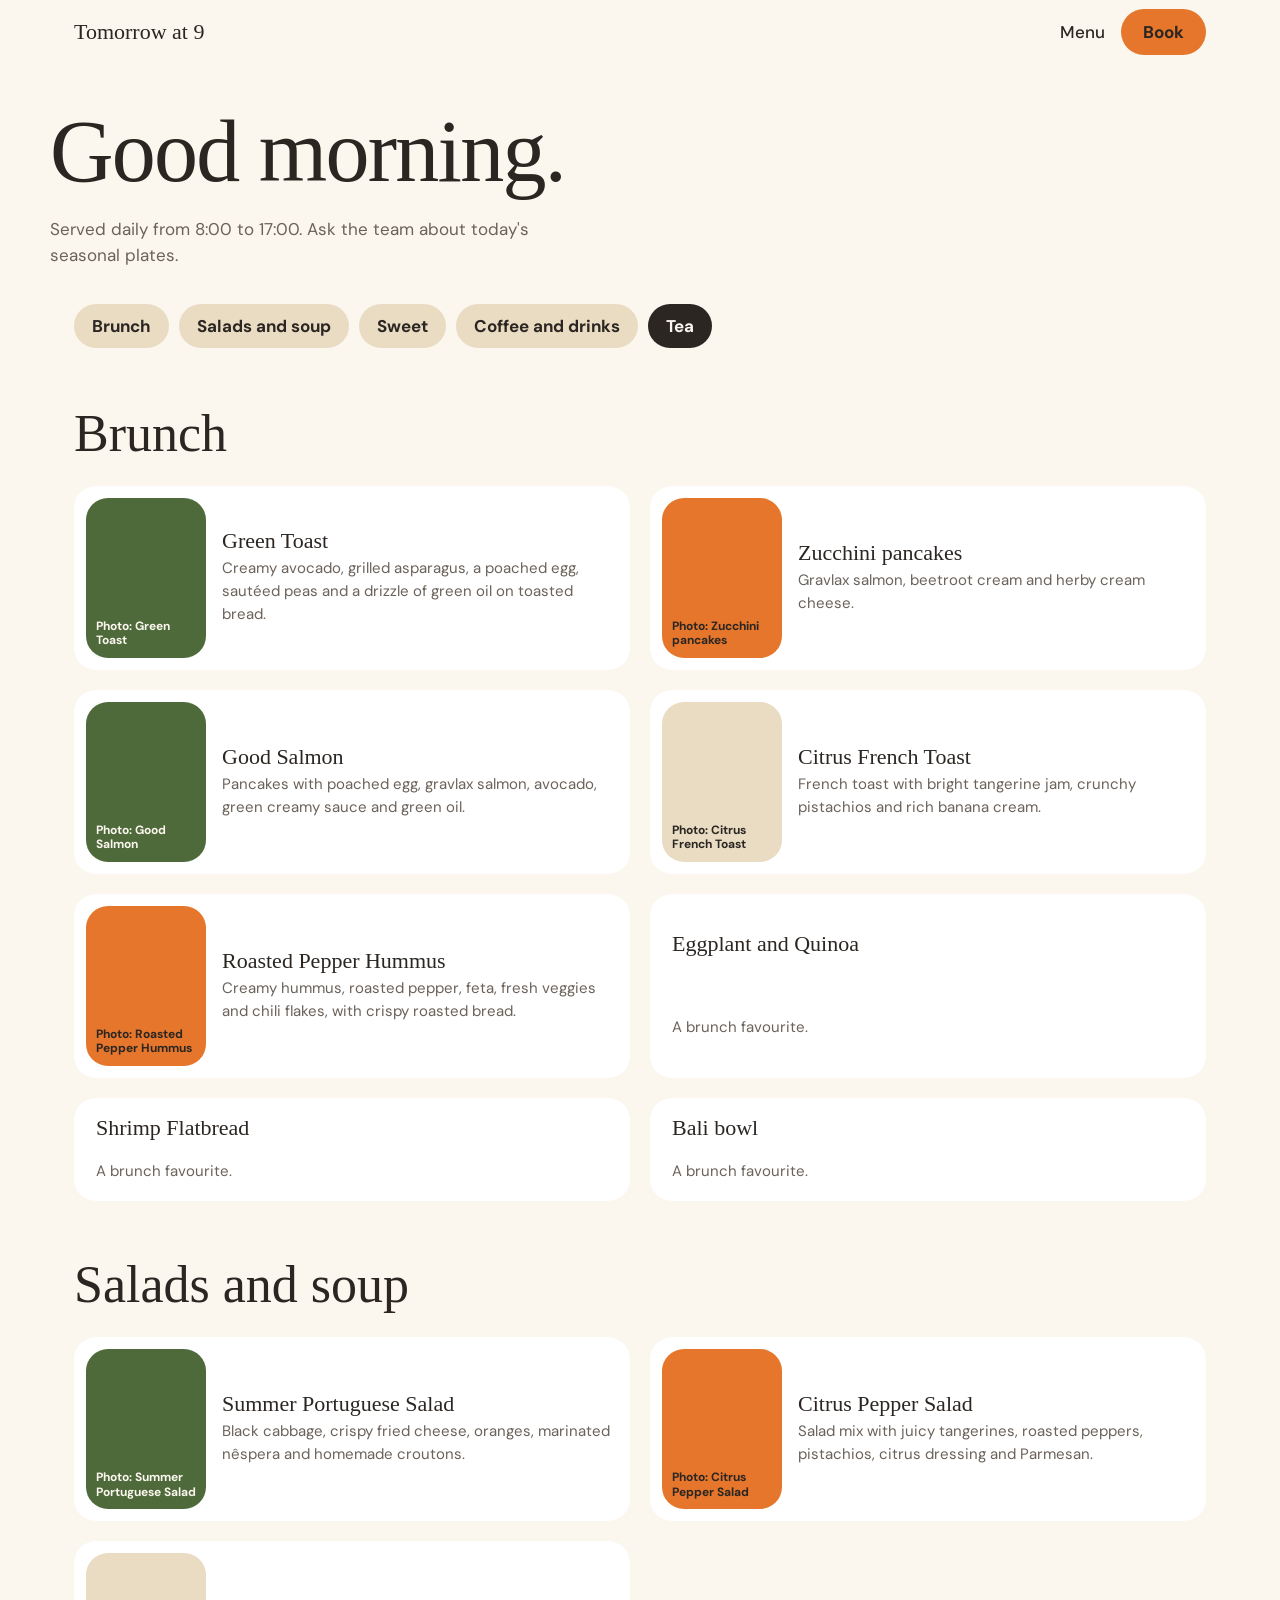
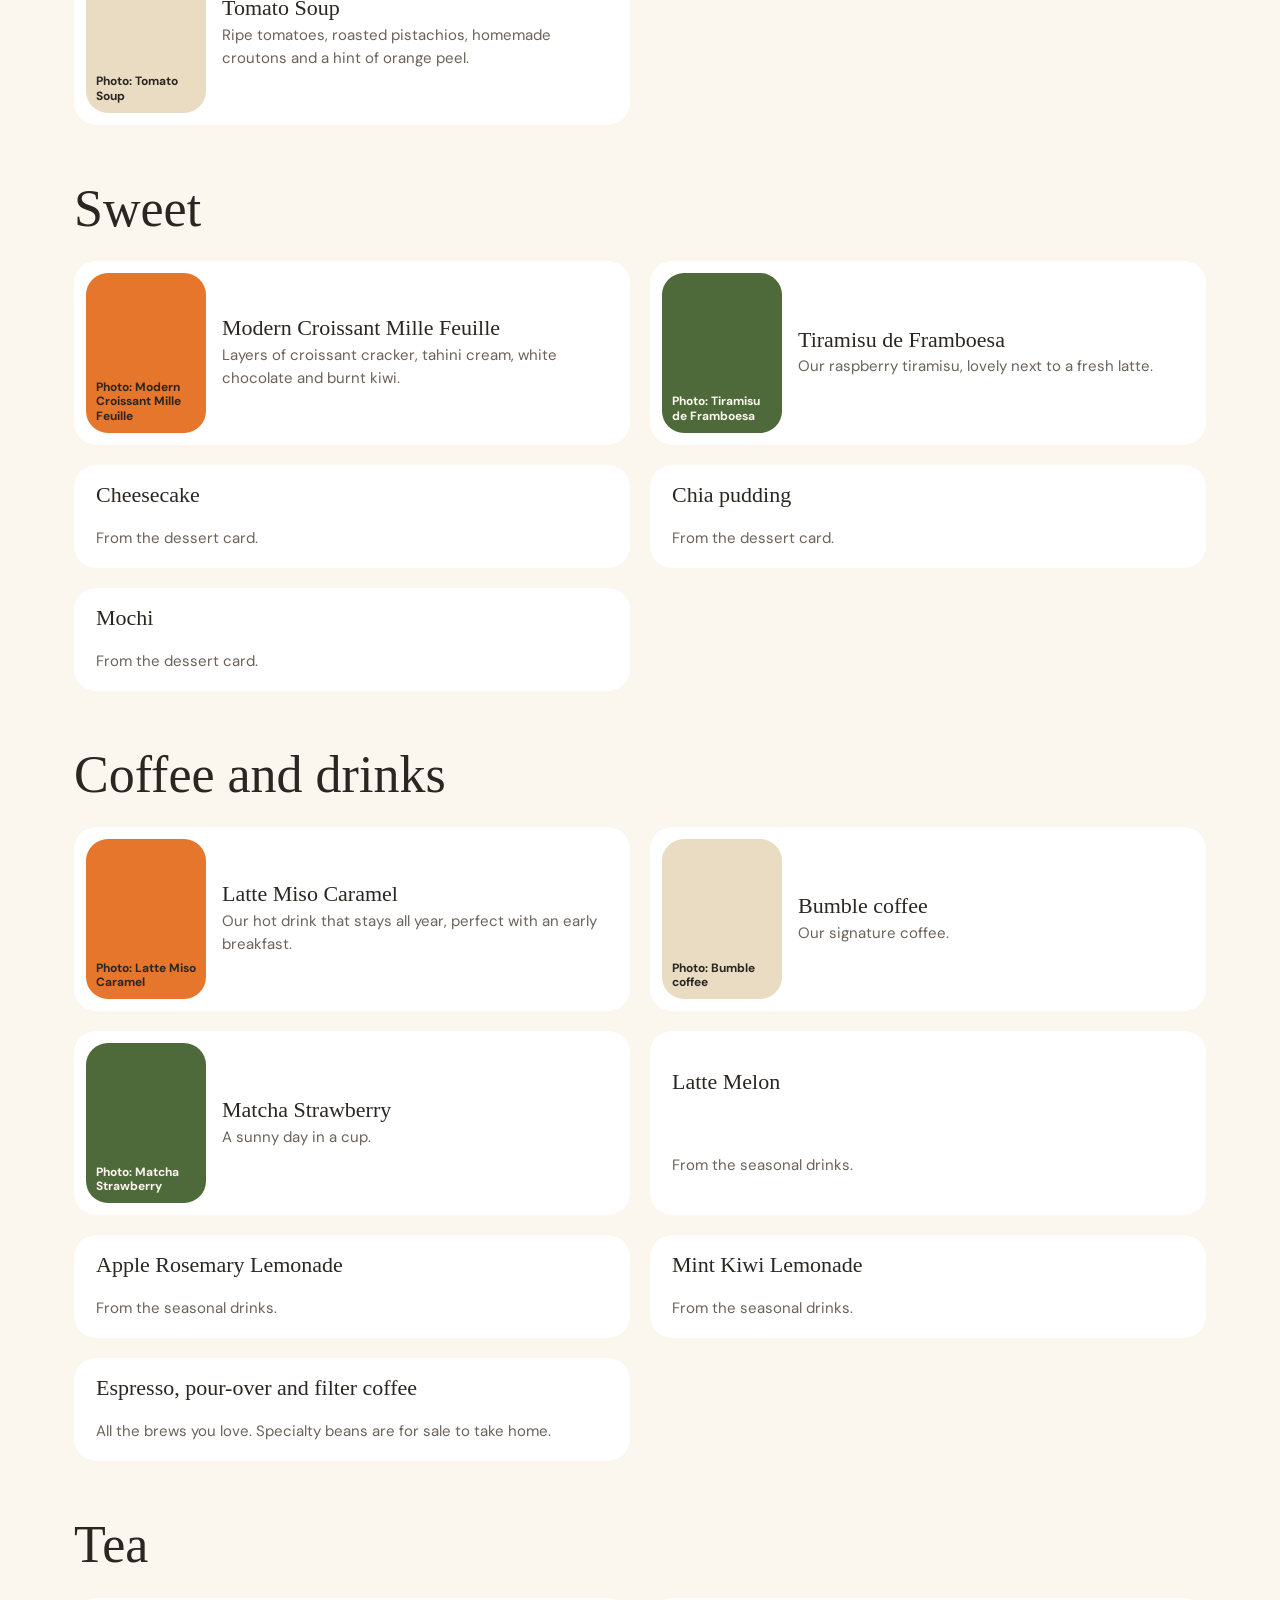
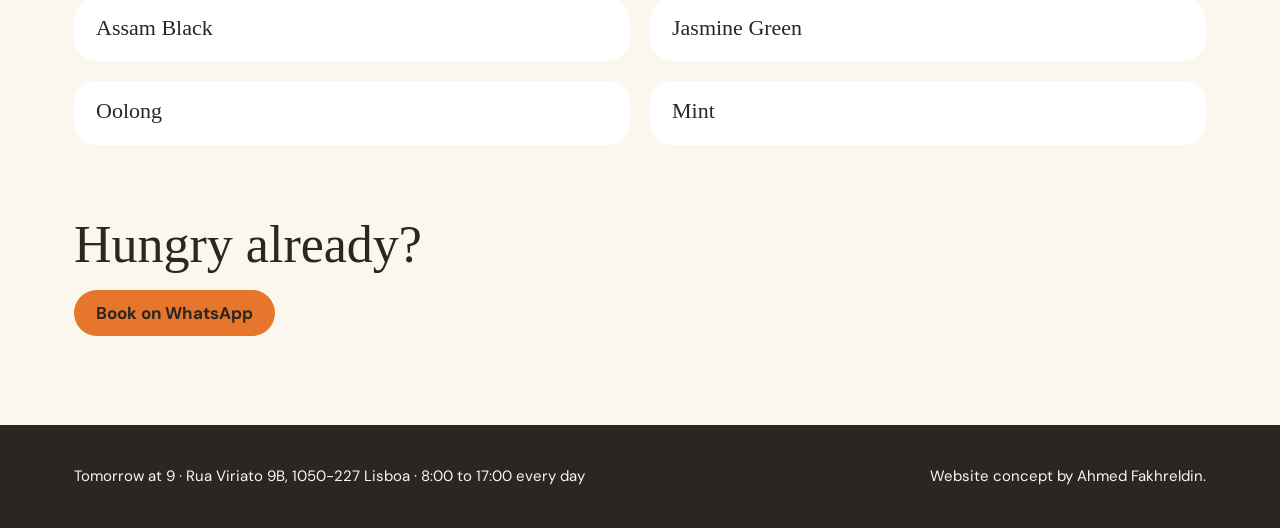
==== menu.html @ 65bf5d7d "Tomorrow at 9 website concept Co-Authored-By: Claude Sonnet 5.5 <noreply@anthropic.com> Claude-Sessi" ====
<!doctype html><html lang="en"><head><meta charset="utf-8"><meta name="viewport" content="width=device-width,initial-scale=1,minimum-scale=1"><title>Menu · Tomorrow at 9</title><meta name="description" content="The Tomorrow at 9 menu: brunch, salads, sweets, coffee and tea."><link rel="preload" as="font" type="font/woff2" crossorigin href="fonts/Fraunces-normal-500.woff2"><link rel="preload" as="font" type="font/woff2" crossorigin href="fonts/DMSans-normal-400.woff2"><style>html.fl body{opacity:0}</style><script>document.documentElement.classList.add("fl");(function(){function d(){document.documentElement.classList.remove("fl")}setTimeout(d,1200);if(document.fonts)Promise.all([document.fonts.load("500 20px Fraunces"),document.fonts.load("400 16px \"DM Sans\""),document.fonts.load("700 16px \"DM Sans\"")]).then(d,d)})()</script><link rel="stylesheet" href="fonts.css?v=1"><link rel="stylesheet" href="style.css?v=1"></head><body>
<header class="top"><div class="wrap"><a class="brand" href="index.html">Tomorrow at 9</a><nav><a class="l" href="menu.html">Menu</a><a class="btn tang" href="https://wa.me/351927703617">Book</a></nav></div></header>
<main>
<div class="wrap mhead"><h1 id="greet">Good morning.</h1><p style="max-width:44ch;color:var(--mute)">Served daily from 8:00 to 17:00. Ask the team about today's seasonal plates.</p></div>
<div class="chips" aria-label="Menu categories"><div class="wrap"><a class="chip on" href="#brunch">Brunch</a><a class="chip" href="#salads">Salads and soup</a><a class="chip" href="#sweet">Sweet</a><a class="chip" href="#drinks">Coffee and drinks</a><a class="chip" href="#tea">Tea</a></div></div>
<div class="wrap">
<div class="cat" id="brunch"><h2>Brunch</h2><div class="items">
<div class="item"><div class="ph g" role="img" aria-label="Photo slot">Photo: Green Toast</div><div><h3>Green Toast</h3><p>Creamy avocado, grilled asparagus, a poached egg, sautéed peas and a drizzle of green oil on toasted bread.</p></div></div>
<div class="item"><div class="ph o" role="img" aria-label="Photo slot">Photo: Zucchini pancakes</div><div><h3>Zucchini pancakes</h3><p>Gravlax salmon, beetroot cream and herby cream cheese.</p></div></div>
<div class="item"><div class="ph g" role="img" aria-label="Photo slot">Photo: Good Salmon</div><div><h3>Good Salmon</h3><p>Pancakes with poached egg, gravlax salmon, avocado, green creamy sauce and green oil.</p></div></div>
<div class="item"><div class="ph " role="img" aria-label="Photo slot">Photo: Citrus French Toast</div><div><h3>Citrus French Toast</h3><p>French toast with bright tangerine jam, crunchy pistachios and rich banana cream.</p></div></div>
<div class="item"><div class="ph o" role="img" aria-label="Photo slot">Photo: Roasted Pepper Hummus</div><div><h3>Roasted Pepper Hummus</h3><p>Creamy hummus, roasted pepper, feta, fresh veggies and chili flakes, with crispy roasted bread.</p></div></div>
<div class="item plain"><h3>Eggplant and Quinoa</h3><p>A brunch favourite.</p></div>
<div class="item plain"><h3>Shrimp Flatbread</h3><p>A brunch favourite.</p></div>
<div class="item plain"><h3>Bali bowl</h3><p>A brunch favourite.</p></div>
</div></div><div class="cat" id="salads"><h2>Salads and soup</h2><div class="items">
<div class="item"><div class="ph g" role="img" aria-label="Photo slot">Photo: Summer Portuguese Salad</div><div><h3>Summer Portuguese Salad</h3><p>Black cabbage, crispy fried cheese, oranges, marinated nêspera and homemade croutons.</p></div></div>
<div class="item"><div class="ph o" role="img" aria-label="Photo slot">Photo: Citrus Pepper Salad</div><div><h3>Citrus Pepper Salad</h3><p>Salad mix with juicy tangerines, roasted peppers, pistachios, citrus dressing and Parmesan.</p></div></div>
<div class="item"><div class="ph " role="img" aria-label="Photo slot">Photo: Tomato Soup</div><div><h3>Tomato Soup</h3><p>Ripe tomatoes, roasted pistachios, homemade croutons and a hint of orange peel.</p></div></div>
</div></div><div class="cat" id="sweet"><h2>Sweet</h2><div class="items">
<div class="item"><div class="ph o" role="img" aria-label="Photo slot">Photo: Modern Croissant Mille Feuille</div><div><h3>Modern Croissant Mille Feuille</h3><p>Layers of croissant cracker, tahini cream, white chocolate and burnt kiwi.</p></div></div>
<div class="item"><div class="ph g" role="img" aria-label="Photo slot">Photo: Tiramisu de Framboesa</div><div><h3>Tiramisu de Framboesa</h3><p>Our raspberry tiramisu, lovely next to a fresh latte.</p></div></div>
<div class="item plain"><h3>Cheesecake</h3><p>From the dessert card.</p></div>
<div class="item plain"><h3>Chia pudding</h3><p>From the dessert card.</p></div>
<div class="item plain"><h3>Mochi</h3><p>From the dessert card.</p></div>
</div></div><div class="cat" id="drinks"><h2>Coffee and drinks</h2><div class="items">
<div class="item"><div class="ph o" role="img" aria-label="Photo slot">Photo: Latte Miso Caramel</div><div><h3>Latte Miso Caramel</h3><p>Our hot drink that stays all year, perfect with an early breakfast.</p></div></div>
<div class="item"><div class="ph " role="img" aria-label="Photo slot">Photo: Bumble coffee</div><div><h3>Bumble coffee</h3><p>Our signature coffee.</p></div></div>
<div class="item"><div class="ph g" role="img" aria-label="Photo slot">Photo: Matcha Strawberry</div><div><h3>Matcha Strawberry</h3><p>A sunny day in a cup.</p></div></div>
<div class="item plain"><h3>Latte Melon</h3><p>From the seasonal drinks.</p></div>
<div class="item plain"><h3>Apple Rosemary Lemonade</h3><p>From the seasonal drinks.</p></div>
<div class="item plain"><h3>Mint Kiwi Lemonade</h3><p>From the seasonal drinks.</p></div>
<div class="item plain"><h3>Espresso, pour-over and filter coffee</h3><p>All the brews you love. Specialty beans are for sale to take home.</p></div>
</div></div><div class="cat" id="tea"><h2>Tea</h2><div class="items">
<div class="item plain"><h3>Assam Black</h3></div>
<div class="item plain"><h3>Jasmine Green</h3></div>
<div class="item plain"><h3>Oolong</h3></div>
<div class="item plain"><h3>Mint</h3></div>
</div></div></div>
<section class="visit" style="padding-top:64px"><div class="wrap"><h2>Hungry already?</h2><p><a class="btn tang" href="https://wa.me/351927703617">Book on WhatsApp</a></p></div></section></main>
<footer><div class="wrap"><span>Tomorrow at 9 · Rua Viriato 9B, 1050-227 Lisboa · 8:00 to 17:00 every day</span><span>Website concept by Ahmed Fakhreldin.</span></div></footer>
<script src="app.js?v=1"></script></body></html>
---- fonts.css ----
@font-face{font-family:'DM Sans';font-style:normal;font-weight:400;font-display:block;src:url(fonts/DMSans-normal-400.woff2) format('woff2');unicode-range:U+0000-00FF, U+0131, U+0152-0153, U+02BB-02BC, U+02C6, U+02DA, U+02DC, U+0304, U+0308, U+0329, U+2000-206F, U+20AC, U+2122, U+2191, U+2193, U+2212, U+2215, U+FEFF, U+FFFD}
@font-face{font-family:'DM Sans';font-style:normal;font-weight:500;font-display:block;src:url(fonts/DMSans-normal-500.woff2) format('woff2');unicode-range:U+0000-00FF, U+0131, U+0152-0153, U+02BB-02BC, U+02C6, U+02DA, U+02DC, U+0304, U+0308, U+0329, U+2000-206F, U+20AC, U+2122, U+2191, U+2193, U+2212, U+2215, U+FEFF, U+FFFD}
@font-face{font-family:'DM Sans';font-style:normal;font-weight:700;font-display:block;src:url(fonts/DMSans-normal-700.woff2) format('woff2');unicode-range:U+0000-00FF, U+0131, U+0152-0153, U+02BB-02BC, U+02C6, U+02DA, U+02DC, U+0304, U+0308, U+0329, U+2000-206F, U+20AC, U+2122, U+2191, U+2193, U+2212, U+2215, U+FEFF, U+FFFD}
@font-face{font-family:'Fraunces';font-style:italic;font-weight:500;font-display:block;src:url(fonts/Fraunces-italic-500.woff2) format('woff2');unicode-range:U+0000-00FF, U+0131, U+0152-0153, U+02BB-02BC, U+02C6, U+02DA, U+02DC, U+0304, U+0308, U+0329, U+2000-206F, U+20AC, U+2122, U+2191, U+2193, U+2212, U+2215, U+FEFF, U+FFFD}
@font-face{font-family:'Fraunces';font-style:normal;font-weight:500;font-display:block;src:url(fonts/Fraunces-normal-500.woff2) format('woff2');unicode-range:U+0000-00FF, U+0131, U+0152-0153, U+02BB-02BC, U+02C6, U+02DA, U+02DC, U+0304, U+0308, U+0329, U+2000-206F, U+20AC, U+2122, U+2191, U+2193, U+2212, U+2215, U+FEFF, U+FFFD}
---- style.css ----
:root{--paper:#FBF6EE;--ink:#2B2622;--leaf:#4E6A3B;--tang:#E5762B;--tahini:#E9DCC3;--mute:#6B625A;--r:22px}
*{box-sizing:border-box}
html{scroll-behavior:smooth;overflow-x:clip}
body{margin:0;background:var(--paper);color:var(--ink);font:400 17px/1.55 'DM Sans',system-ui,sans-serif;overflow-x:clip;transition:opacity .25s ease}
h1,h2,h3{font-family:'Fraunces',Georgia,serif;font-weight:500;line-height:1.08;margin:0}
h1{font-size:clamp(40px,7vw,88px);letter-spacing:-.02em}
h1 em,h2 em{font-style:italic;color:var(--leaf)}
h2{font-size:clamp(30px,4.4vw,52px)}
h3{font-size:24px}
a{color:inherit}
img{max-width:100%;display:block}
.wrap{max-width:1180px;margin:0 auto;padding:0 24px}
header.top{position:sticky;top:0;z-index:20;background:var(--paper)}
header.top .wrap{display:flex;align-items:center;justify-content:space-between;gap:12px;height:64px}
.brand{font-family:'Fraunces',Georgia,serif;font-size:22px;text-decoration:none;white-space:nowrap}
nav{display:flex;align-items:center;gap:10px}
nav a.l{text-decoration:none;font-weight:500;padding:10px 6px}
.btn{display:inline-flex;align-items:center;justify-content:center;gap:8px;min-height:46px;padding:0 22px;border-radius:999px;background:var(--ink);color:var(--paper);font-weight:700;text-decoration:none;border:0;cursor:pointer;white-space:nowrap}
.btn.tang{background:var(--tang);color:var(--ink)}
.btn.line{background:transparent;color:var(--ink);border:2px solid var(--ink)}
.btn:focus-visible,a:focus-visible,.chip:focus-visible{outline:3px solid var(--leaf);outline-offset:3px}
.status{display:inline-flex;align-items:center;gap:10px;font-weight:700;background:var(--tahini);border-radius:999px;padding:8px 18px}
.dot{width:10px;height:10px;border-radius:50%;background:var(--mute)}
.status.open .dot{background:var(--leaf)}
.hero{padding:40px 0 72px;display:grid;grid-template-columns:minmax(0,1.1fr) minmax(0,.9fr);gap:48px;align-items:center}
.hero p.lead{font-size:20px;max-width:34ch;margin:22px 0 28px}
.hero h1{margin-top:22px}
.row{display:flex;flex-wrap:wrap;gap:12px}
.ph{border-radius:var(--r);display:flex;align-items:flex-end;padding:18px;font-weight:700;min-height:220px;background:var(--tahini);color:var(--ink)}
.ph.g{background:var(--leaf);color:var(--paper)}
.ph.o{background:var(--tang)}
.ph.tall{aspect-ratio:4/5;min-height:0}
section{padding:72px 0}
section.alt{background:var(--tahini)}
.head{display:flex;justify-content:space-between;align-items:end;gap:24px;flex-wrap:wrap;margin-bottom:36px}
.head p{margin:0;max-width:40ch;color:var(--mute)}
.cards{display:grid;grid-template-columns:repeat(4,minmax(0,1fr));gap:20px}
.card{background:#fff;border-radius:var(--r);padding:12px 12px 20px}
.card .ph{aspect-ratio:3/4;min-height:0}
.card h3{margin:16px 8px 6px}
.card p{margin:0 8px;color:var(--mute);font-size:15px}
.two{display:grid;grid-template-columns:minmax(0,1fr) minmax(0,1fr);gap:48px;align-items:center}
.two p{max-width:46ch}
.visit dl{display:grid;grid-template-columns:auto minmax(0,1fr);gap:10px 24px;margin:24px 0}
.visit dt{font-weight:700}
.visit dd{margin:0}
footer{background:var(--ink);color:var(--paper);padding:40px 0;font-size:15px}
footer .wrap{display:flex;flex-wrap:wrap;justify-content:space-between;gap:12px}
footer a{color:var(--tahini)}
/* menu */
.mhead{padding:40px 0 8px}
.chips{position:sticky;top:64px;z-index:15;background:var(--paper);padding:10px 0}
.chips .wrap{display:flex;gap:10px;overflow-x:auto;scrollbar-width:none}
.chips .wrap::-webkit-scrollbar{display:none}
.chip{flex:none;min-height:44px;display:inline-flex;align-items:center;padding:0 18px;border-radius:999px;background:var(--tahini);text-decoration:none;font-weight:700}
.chip.on{background:var(--ink);color:var(--paper)}
.cat{padding:48px 0 8px;scroll-margin-top:130px}
.items{display:grid;grid-template-columns:repeat(2,minmax(0,1fr));gap:20px;margin-top:24px}
.item{background:#fff;border-radius:var(--r);padding:12px;display:grid;grid-template-columns:120px minmax(0,1fr);gap:16px;align-items:center}
.item .ph{min-height:0;aspect-ratio:3/4;padding:10px;font-size:12px;line-height:1.2}
.item h3{font-size:22px;margin-bottom:4px}
.item p{margin:0;color:var(--mute);font-size:15px}
.item.plain{grid-template-columns:minmax(0,1fr);padding:18px 22px}
@media(max-width:860px){
 .hero,.two{grid-template-columns:minmax(0,1fr);gap:32px}
 .cards{grid-template-columns:repeat(2,minmax(0,1fr))}
 .items{grid-template-columns:minmax(0,1fr)}
 section{padding:56px 0}
}
@media(max-width:430px){
 .wrap{padding:0 16px}
 .brand{font-size:19px}
 nav .btn{padding:0 14px;min-height:42px}
 nav a.l{padding:10px 2px}
 .cards{gap:12px}
 .item{grid-template-columns:96px minmax(0,1fr)}
}
@media(prefers-reduced-motion:reduce){html{scroll-behavior:auto}body{transition:none}}
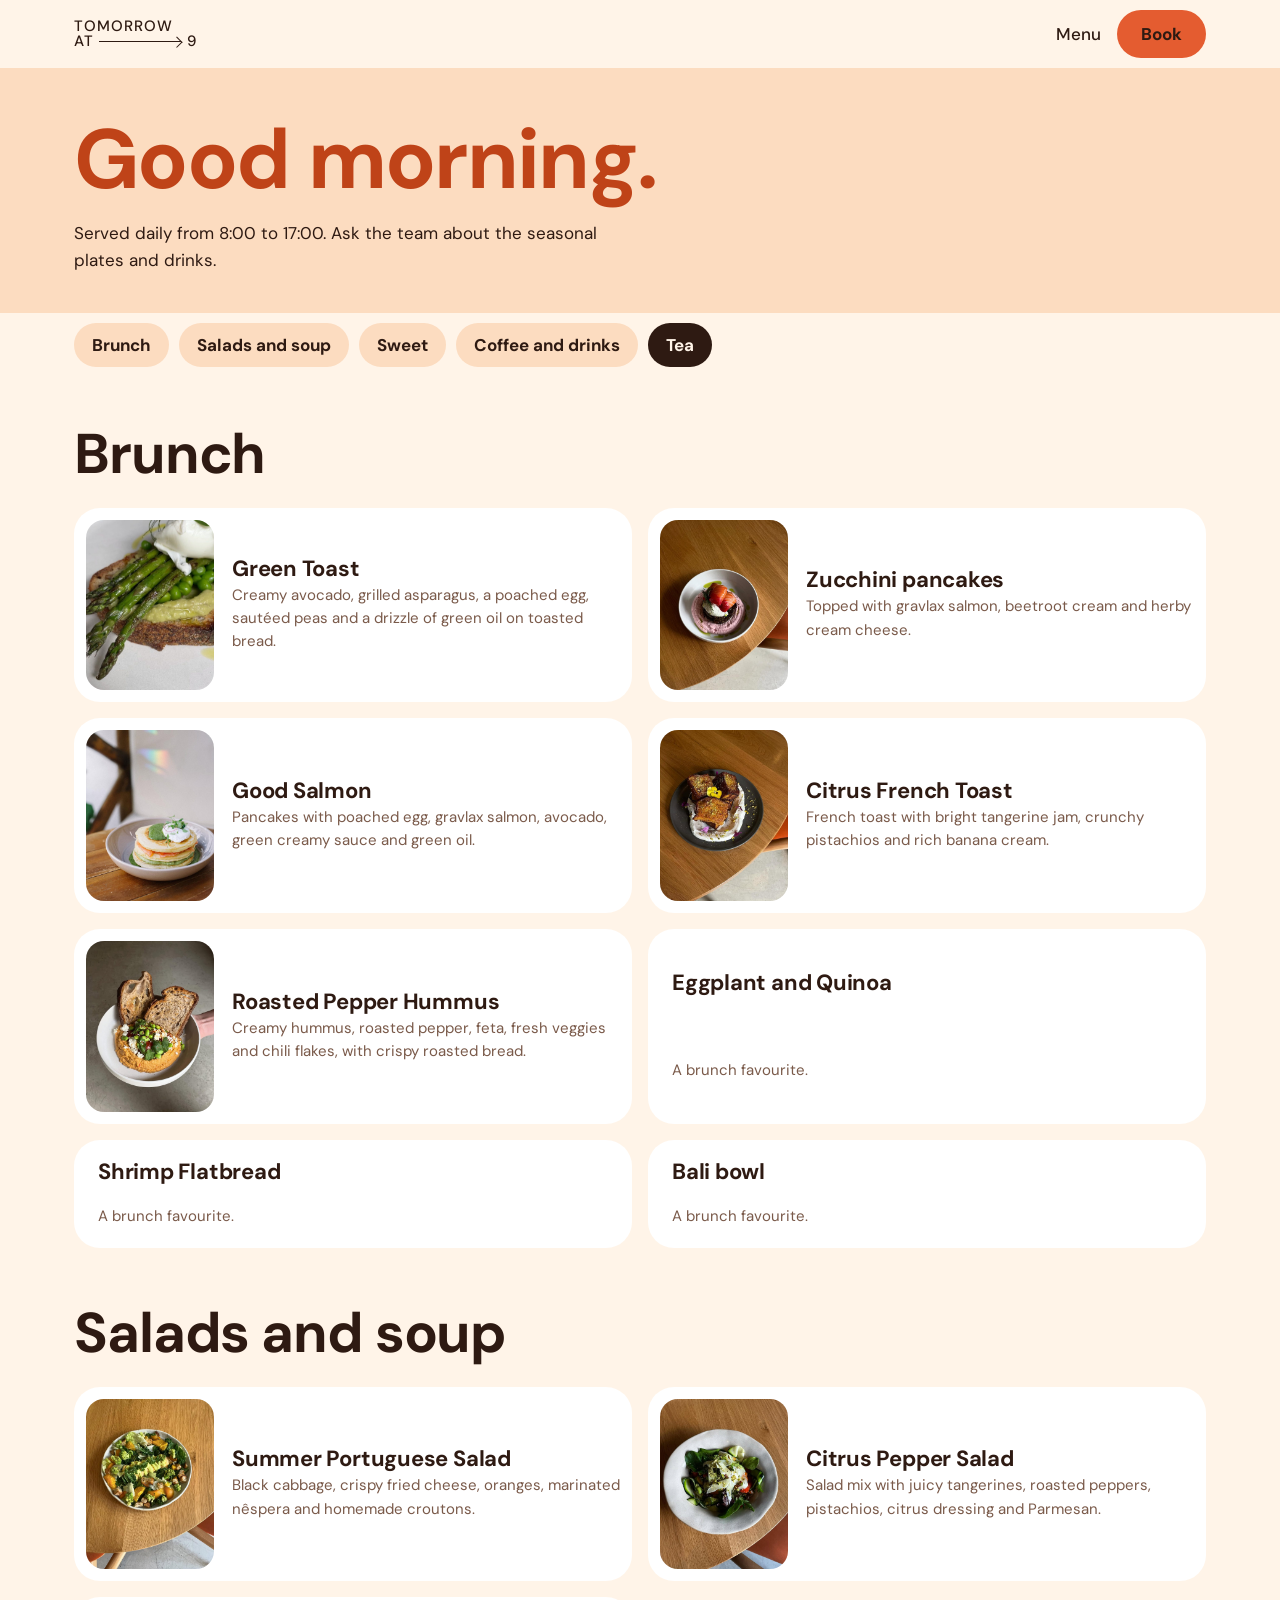
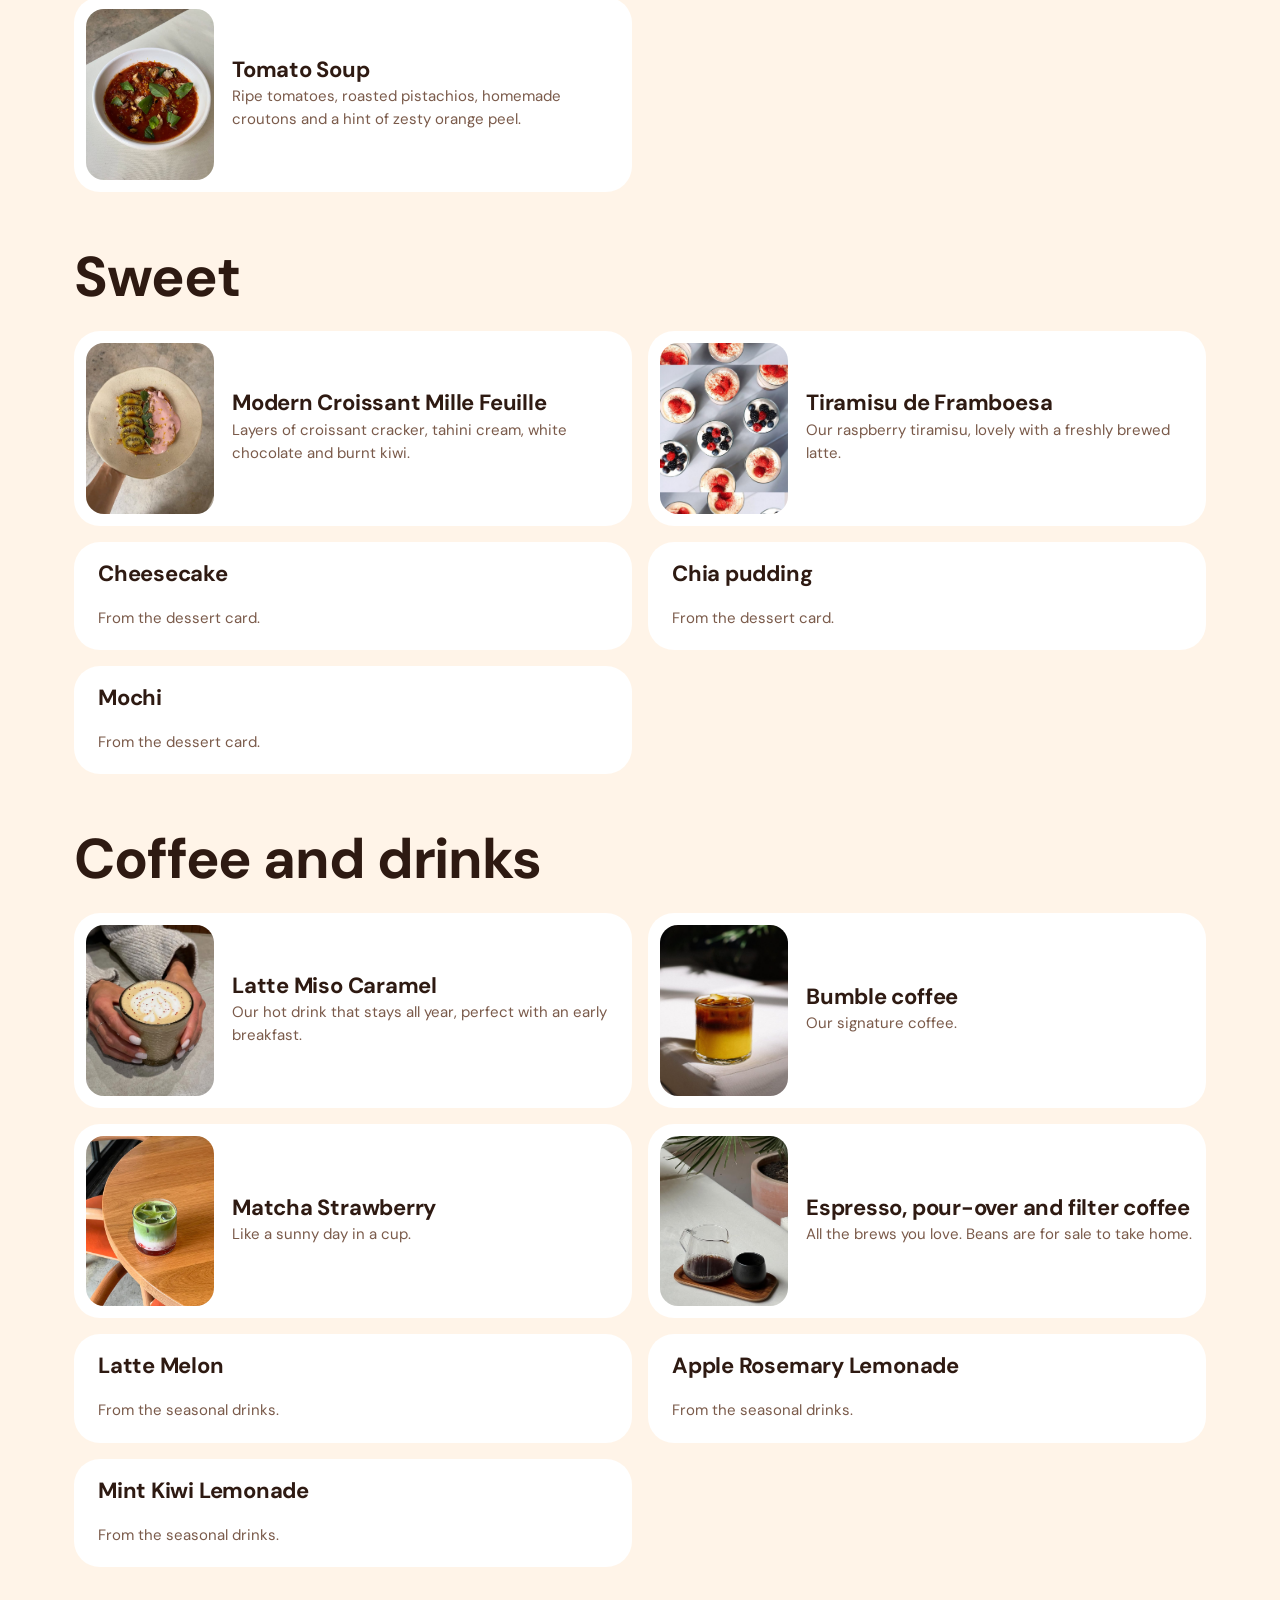
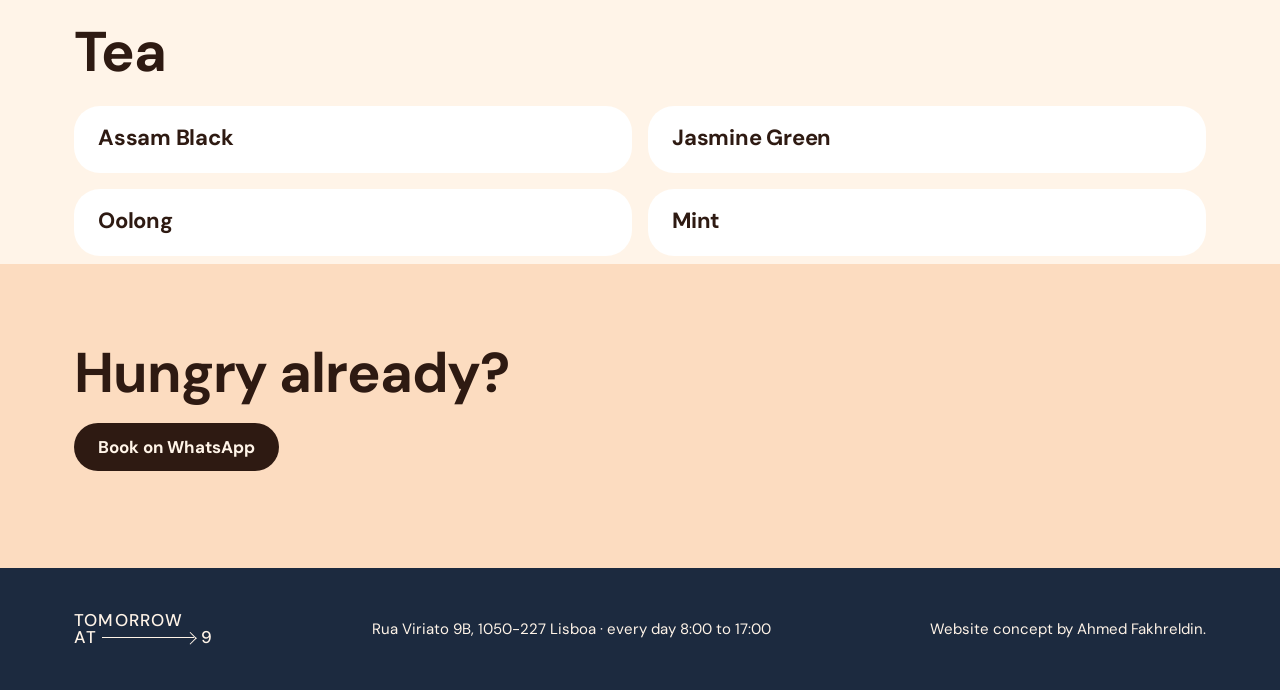
==== commit d5f7854b: "Rebuild around the cafe's own brand: real photos, peach and terracotta, wordmark, owl illustration C" ====
--- a/menu.html
+++ b/menu.html
@@ -1,42 +1,6 @@
-<!doctype html><html lang="en"><head><meta charset="utf-8"><meta name="viewport" content="width=device-width,initial-scale=1,minimum-scale=1"><title>Menu · Tomorrow at 9</title><meta name="description" content="The Tomorrow at 9 menu: brunch, salads, sweets, coffee and tea."><link rel="preload" as="font" type="font/woff2" crossorigin href="fonts/Fraunces-normal-500.woff2"><link rel="preload" as="font" type="font/woff2" crossorigin href="fonts/DMSans-normal-400.woff2"><style>html.fl body{opacity:0}</style><script>document.documentElement.classList.add("fl");(function(){function d(){document.documentElement.classList.remove("fl")}setTimeout(d,1200);if(document.fonts)Promise.all([document.fonts.load("500 20px Fraunces"),document.fonts.load("400 16px \"DM Sans\""),document.fonts.load("700 16px \"DM Sans\"")]).then(d,d)})()</script><link rel="stylesheet" href="fonts.css?v=1"><link rel="stylesheet" href="style.css?v=1"></head><body>
-<header class="top"><div class="wrap"><a class="brand" href="index.html">Tomorrow at 9</a><nav><a class="l" href="menu.html">Menu</a><a class="btn tang" href="https://wa.me/351927703617">Book</a></nav></div></header>
+<!doctype html><html lang="en"><head><meta charset="utf-8"><meta name="viewport" content="width=device-width,initial-scale=1,minimum-scale=1"><title>Menu · Tomorrow at 9</title><meta name="description" content="The Tomorrow at 9 menu: brunch, salads, sweets, coffee and tea."><meta name="theme-color" content="#FCDCC0"><link rel="preload" as="font" type="font/woff2" crossorigin href="fonts/DMSans-normal-400.woff2"><style>html.fl body{opacity:0}</style><script>document.documentElement.classList.add("fl");(function(){function d(){document.documentElement.classList.remove("fl")}setTimeout(d,1200);if(document.fonts)Promise.all([document.fonts.load("400 16px \"DM Sans\""),document.fonts.load("700 16px \"DM Sans\"")]).then(d,d)})()</script><link rel="stylesheet" href="fonts.css?v=3"><link rel="stylesheet" href="style.css?v=3"></head><body><header class="top"><div class="wrap"><a class="wm" href="index.html" aria-label="Tomorrow at 9, home"><span>Tomorrow</span><span class="w2"><span>At</span><i class="ar"></i><span>9</span></span></a><nav><a class="l" href="menu.html">Menu</a><a class="btn terra" href="https://wa.me/351927703617">Book</a></nav></div></header>
 <main>
-<div class="wrap mhead"><h1 id="greet">Good morning.</h1><p style="max-width:44ch;color:var(--mute)">Served daily from 8:00 to 17:00. Ask the team about today's seasonal plates.</p></div>
+<div class="mhead"><div class="wrap"><h1 id="greet">Good morning.</h1><p>Served daily from 8:00 to 17:00. Ask the team about the seasonal plates and drinks.</p></div></div>
 <div class="chips" aria-label="Menu categories"><div class="wrap"><a class="chip on" href="#brunch">Brunch</a><a class="chip" href="#salads">Salads and soup</a><a class="chip" href="#sweet">Sweet</a><a class="chip" href="#drinks">Coffee and drinks</a><a class="chip" href="#tea">Tea</a></div></div>
-<div class="wrap">
-<div class="cat" id="brunch"><h2>Brunch</h2><div class="items">
-<div class="item"><div class="ph g" role="img" aria-label="Photo slot">Photo: Green Toast</div><div><h3>Green Toast</h3><p>Creamy avocado, grilled asparagus, a poached egg, sautéed peas and a drizzle of green oil on toasted bread.</p></div></div>
-<div class="item"><div class="ph o" role="img" aria-label="Photo slot">Photo: Zucchini pancakes</div><div><h3>Zucchini pancakes</h3><p>Gravlax salmon, beetroot cream and herby cream cheese.</p></div></div>
-<div class="item"><div class="ph g" role="img" aria-label="Photo slot">Photo: Good Salmon</div><div><h3>Good Salmon</h3><p>Pancakes with poached egg, gravlax salmon, avocado, green creamy sauce and green oil.</p></div></div>
-<div class="item"><div class="ph " role="img" aria-label="Photo slot">Photo: Citrus French Toast</div><div><h3>Citrus French Toast</h3><p>French toast with bright tangerine jam, crunchy pistachios and rich banana cream.</p></div></div>
-<div class="item"><div class="ph o" role="img" aria-label="Photo slot">Photo: Roasted Pepper Hummus</div><div><h3>Roasted Pepper Hummus</h3><p>Creamy hummus, roasted pepper, feta, fresh veggies and chili flakes, with crispy roasted bread.</p></div></div>
-<div class="item plain"><h3>Eggplant and Quinoa</h3><p>A brunch favourite.</p></div>
-<div class="item plain"><h3>Shrimp Flatbread</h3><p>A brunch favourite.</p></div>
-<div class="item plain"><h3>Bali bowl</h3><p>A brunch favourite.</p></div>
-</div></div><div class="cat" id="salads"><h2>Salads and soup</h2><div class="items">
-<div class="item"><div class="ph g" role="img" aria-label="Photo slot">Photo: Summer Portuguese Salad</div><div><h3>Summer Portuguese Salad</h3><p>Black cabbage, crispy fried cheese, oranges, marinated nêspera and homemade croutons.</p></div></div>
-<div class="item"><div class="ph o" role="img" aria-label="Photo slot">Photo: Citrus Pepper Salad</div><div><h3>Citrus Pepper Salad</h3><p>Salad mix with juicy tangerines, roasted peppers, pistachios, citrus dressing and Parmesan.</p></div></div>
-<div class="item"><div class="ph " role="img" aria-label="Photo slot">Photo: Tomato Soup</div><div><h3>Tomato Soup</h3><p>Ripe tomatoes, roasted pistachios, homemade croutons and a hint of orange peel.</p></div></div>
-</div></div><div class="cat" id="sweet"><h2>Sweet</h2><div class="items">
-<div class="item"><div class="ph o" role="img" aria-label="Photo slot">Photo: Modern Croissant Mille Feuille</div><div><h3>Modern Croissant Mille Feuille</h3><p>Layers of croissant cracker, tahini cream, white chocolate and burnt kiwi.</p></div></div>
-<div class="item"><div class="ph g" role="img" aria-label="Photo slot">Photo: Tiramisu de Framboesa</div><div><h3>Tiramisu de Framboesa</h3><p>Our raspberry tiramisu, lovely next to a fresh latte.</p></div></div>
-<div class="item plain"><h3>Cheesecake</h3><p>From the dessert card.</p></div>
-<div class="item plain"><h3>Chia pudding</h3><p>From the dessert card.</p></div>
-<div class="item plain"><h3>Mochi</h3><p>From the dessert card.</p></div>
-</div></div><div class="cat" id="drinks"><h2>Coffee and drinks</h2><div class="items">
-<div class="item"><div class="ph o" role="img" aria-label="Photo slot">Photo: Latte Miso Caramel</div><div><h3>Latte Miso Caramel</h3><p>Our hot drink that stays all year, perfect with an early breakfast.</p></div></div>
-<div class="item"><div class="ph " role="img" aria-label="Photo slot">Photo: Bumble coffee</div><div><h3>Bumble coffee</h3><p>Our signature coffee.</p></div></div>
-<div class="item"><div class="ph g" role="img" aria-label="Photo slot">Photo: Matcha Strawberry</div><div><h3>Matcha Strawberry</h3><p>A sunny day in a cup.</p></div></div>
-<div class="item plain"><h3>Latte Melon</h3><p>From the seasonal drinks.</p></div>
-<div class="item plain"><h3>Apple Rosemary Lemonade</h3><p>From the seasonal drinks.</p></div>
-<div class="item plain"><h3>Mint Kiwi Lemonade</h3><p>From the seasonal drinks.</p></div>
-<div class="item plain"><h3>Espresso, pour-over and filter coffee</h3><p>All the brews you love. Specialty beans are for sale to take home.</p></div>
-</div></div><div class="cat" id="tea"><h2>Tea</h2><div class="items">
-<div class="item plain"><h3>Assam Black</h3></div>
-<div class="item plain"><h3>Jasmine Green</h3></div>
-<div class="item plain"><h3>Oolong</h3></div>
-<div class="item plain"><h3>Mint</h3></div>
-</div></div></div>
-<section class="visit" style="padding-top:64px"><div class="wrap"><h2>Hungry already?</h2><p><a class="btn tang" href="https://wa.me/351927703617">Book on WhatsApp</a></p></div></section></main>
-<footer><div class="wrap"><span>Tomorrow at 9 · Rua Viriato 9B, 1050-227 Lisboa · 8:00 to 17:00 every day</span><span>Website concept by Ahmed Fakhreldin.</span></div></footer>
-<script src="app.js?v=1"></script></body></html>
+<div class="wrap"><div class="cat" id="brunch"><h2>Brunch</h2><div class="items"><div class="item"><div class="ph"><img src="img/green-toast.jpg" alt="Green Toast" loading="lazy"></div><div><h3>Green Toast</h3><p>Creamy avocado, grilled asparagus, a poached egg, sautéed peas and a drizzle of green oil on toasted bread.</p></div></div><div class="item"><div class="ph"><img src="img/zucchini.jpg" alt="Zucchini pancakes" loading="lazy"></div><div><h3>Zucchini pancakes</h3><p>Topped with gravlax salmon, beetroot cream and herby cream cheese.</p></div></div><div class="item"><div class="ph"><img src="img/good-salmon.jpg" alt="Good Salmon" loading="lazy"></div><div><h3>Good Salmon</h3><p>Pancakes with poached egg, gravlax salmon, avocado, green creamy sauce and green oil.</p></div></div><div class="item"><div class="ph"><img src="img/french-toast.jpg" alt="Citrus French Toast" loading="lazy"></div><div><h3>Citrus French Toast</h3><p>French toast with bright tangerine jam, crunchy pistachios and rich banana cream.</p></div></div><div class="item"><div class="ph"><img src="img/hummus.jpg" alt="Roasted Pepper Hummus" loading="lazy"></div><div><h3>Roasted Pepper Hummus</h3><p>Creamy hummus, roasted pepper, feta, fresh veggies and chili flakes, with crispy roasted bread.</p></div></div><div class="item plain"><h3>Eggplant and Quinoa</h3><p>A brunch favourite.</p></div><div class="item plain"><h3>Shrimp Flatbread</h3><p>A brunch favourite.</p></div><div class="item plain"><h3>Bali bowl</h3><p>A brunch favourite.</p></div></div></div><div class="cat" id="salads"><h2>Salads and soup</h2><div class="items"><div class="item"><div class="ph"><img src="img/pt-salad.jpg" alt="Summer Portuguese Salad" loading="lazy"></div><div><h3>Summer Portuguese Salad</h3><p>Black cabbage, crispy fried cheese, oranges, marinated nêspera and homemade croutons.</p></div></div><div class="item"><div class="ph"><img src="img/pepper-salad.jpg" alt="Citrus Pepper Salad" loading="lazy"></div><div><h3>Citrus Pepper Salad</h3><p>Salad mix with juicy tangerines, roasted peppers, pistachios, citrus dressing and Parmesan.</p></div></div><div class="item"><div class="ph"><img src="img/tomato-soup.jpg" alt="Tomato Soup" loading="lazy"></div><div><h3>Tomato Soup</h3><p>Ripe tomatoes, roasted pistachios, homemade croutons and a hint of zesty orange peel.</p></div></div></div></div><div class="cat" id="sweet"><h2>Sweet</h2><div class="items"><div class="item"><div class="ph"><img src="img/mille-feuille.jpg" alt="Modern Croissant Mille Feuille" loading="lazy"></div><div><h3>Modern Croissant Mille Feuille</h3><p>Layers of croissant cracker, tahini cream, white chocolate and burnt kiwi.</p></div></div><div class="item"><div class="ph"><img src="img/tiramisu.jpg" alt="Tiramisu de Framboesa" loading="lazy"></div><div><h3>Tiramisu de Framboesa</h3><p>Our raspberry tiramisu, lovely with a freshly brewed latte.</p></div></div><div class="item plain"><h3>Cheesecake</h3><p>From the dessert card.</p></div><div class="item plain"><h3>Chia pudding</h3><p>From the dessert card.</p></div><div class="item plain"><h3>Mochi</h3><p>From the dessert card.</p></div></div></div><div class="cat" id="drinks"><h2>Coffee and drinks</h2><div class="items"><div class="item"><div class="ph"><img src="img/latte.jpg" alt="Latte Miso Caramel" loading="lazy"></div><div><h3>Latte Miso Caramel</h3><p>Our hot drink that stays all year, perfect with an early breakfast.</p></div></div><div class="item"><div class="ph"><img src="img/bumble.jpg" alt="Bumble coffee" loading="lazy"></div><div><h3>Bumble coffee</h3><p>Our signature coffee.</p></div></div><div class="item"><div class="ph"><img src="img/matcha.jpg" alt="Matcha Strawberry" loading="lazy"></div><div><h3>Matcha Strawberry</h3><p>Like a sunny day in a cup.</p></div></div><div class="item"><div class="ph"><img src="img/pourover.jpg" alt="Espresso, pour-over and filter coffee" loading="lazy"></div><div><h3>Espresso, pour-over and filter coffee</h3><p>All the brews you love. Beans are for sale to take home.</p></div></div><div class="item plain"><h3>Latte Melon</h3><p>From the seasonal drinks.</p></div><div class="item plain"><h3>Apple Rosemary Lemonade</h3><p>From the seasonal drinks.</p></div><div class="item plain"><h3>Mint Kiwi Lemonade</h3><p>From the seasonal drinks.</p></div></div></div><div class="cat" id="tea"><h2>Tea</h2><div class="items"><div class="item plain"><h3>Assam Black</h3></div><div class="item plain"><h3>Jasmine Green</h3></div><div class="item plain"><h3>Oolong</h3></div><div class="item plain"><h3>Mint</h3></div></div></div></div>
+<section class="peach"><div class="wrap"><h2>Hungry already?</h2><p style="margin-top:20px"><a class="btn" href="https://wa.me/351927703617">Book on WhatsApp</a></p></div></section></main><footer><div class="wrap"><a class="wm" href="index.html" aria-label="Tomorrow at 9, home"><span>Tomorrow</span><span class="w2"><span>At</span><i class="ar"></i><span>9</span></span></a><span>Rua Viriato 9B, 1050-227 Lisboa · every day 8:00 to 17:00</span><span>Website concept by Ahmed Fakhreldin.</span></div></footer><script src="app.js?v=3"></script></body></html>
--- a/fonts.css
+++ b/fonts.css
@@ -1,5 +1,3 @@
 @font-face{font-family:'DM Sans';font-style:normal;font-weight:400;font-display:block;src:url(fonts/DMSans-normal-400.woff2) format('woff2');unicode-range:U+0000-00FF, U+0131, U+0152-0153, U+02BB-02BC, U+02C6, U+02DA, U+02DC, U+0304, U+0308, U+0329, U+2000-206F, U+20AC, U+2122, U+2191, U+2193, U+2212, U+2215, U+FEFF, U+FFFD}
 @font-face{font-family:'DM Sans';font-style:normal;font-weight:500;font-display:block;src:url(fonts/DMSans-normal-500.woff2) format('woff2');unicode-range:U+0000-00FF, U+0131, U+0152-0153, U+02BB-02BC, U+02C6, U+02DA, U+02DC, U+0304, U+0308, U+0329, U+2000-206F, U+20AC, U+2122, U+2191, U+2193, U+2212, U+2215, U+FEFF, U+FFFD}
 @font-face{font-family:'DM Sans';font-style:normal;font-weight:700;font-display:block;src:url(fonts/DMSans-normal-700.woff2) format('woff2');unicode-range:U+0000-00FF, U+0131, U+0152-0153, U+02BB-02BC, U+02C6, U+02DA, U+02DC, U+0304, U+0308, U+0329, U+2000-206F, U+20AC, U+2122, U+2191, U+2193, U+2212, U+2215, U+FEFF, U+FFFD}
-@font-face{font-family:'Fraunces';font-style:italic;font-weight:500;font-display:block;src:url(fonts/Fraunces-italic-500.woff2) format('woff2');unicode-range:U+0000-00FF, U+0131, U+0152-0153, U+02BB-02BC, U+02C6, U+02DA, U+02DC, U+0304, U+0308, U+0329, U+2000-206F, U+20AC, U+2122, U+2191, U+2193, U+2212, U+2215, U+FEFF, U+FFFD}
-@font-face{font-family:'Fraunces';font-style:normal;font-weight:500;font-display:block;src:url(fonts/Fraunces-normal-500.woff2) format('woff2');unicode-range:U+0000-00FF, U+0131, U+0152-0153, U+02BB-02BC, U+02C6, U+02DA, U+02DC, U+0304, U+0308, U+0329, U+2000-206F, U+20AC, U+2122, U+2191, U+2193, U+2212, U+2215, U+FEFF, U+FFFD}
--- a/style.css
+++ b/style.css
@@ -1,78 +1,99 @@
-:root{--paper:#FBF6EE;--ink:#2B2622;--leaf:#4E6A3B;--tang:#E5762B;--tahini:#E9DCC3;--mute:#6B625A;--r:22px}
+:root{--peach:#FCDCC0;--cream:#FFF4E8;--terra:#E45C30;--terra-d:#BF4318;--ink:#2E1A12;--navy:#1C2A3F;--mute:#7A5A4A;--r:26px}
 *{box-sizing:border-box}
 html{scroll-behavior:smooth;overflow-x:clip}
-body{margin:0;background:var(--paper);color:var(--ink);font:400 17px/1.55 'DM Sans',system-ui,sans-serif;overflow-x:clip;transition:opacity .25s ease}
-h1,h2,h3{font-family:'Fraunces',Georgia,serif;font-weight:500;line-height:1.08;margin:0}
-h1{font-size:clamp(40px,7vw,88px);letter-spacing:-.02em}
-h1 em,h2 em{font-style:italic;color:var(--leaf)}
-h2{font-size:clamp(30px,4.4vw,52px)}
-h3{font-size:24px}
+body{margin:0;background:var(--cream);color:var(--ink);font:400 17px/1.55 'DM Sans',system-ui,sans-serif;overflow-x:clip;transition:opacity .25s ease}
+h1,h2,h3{font-weight:700;line-height:1.05;letter-spacing:-.02em;margin:0}
+h2{font-size:clamp(32px,4.6vw,56px)}
+h3{font-size:22px;letter-spacing:-.01em}
 a{color:inherit}
 img{max-width:100%;display:block}
 .wrap{max-width:1180px;margin:0 auto;padding:0 24px}
-header.top{position:sticky;top:0;z-index:20;background:var(--paper)}
-header.top .wrap{display:flex;align-items:center;justify-content:space-between;gap:12px;height:64px}
-.brand{font-family:'Fraunces',Georgia,serif;font-size:22px;text-decoration:none;white-space:nowrap}
+.wm{display:inline-flex;flex-direction:column;text-decoration:none;font-weight:500;text-transform:uppercase;letter-spacing:.07em;line-height:1.02;font-size:15px;width:8.2em}
+.wm .w2{display:flex;align-items:center;gap:.3em}
+.wm .ar{flex:1;height:.07em;min-width:.5em;background:currentColor;position:relative;margin-right:.1em}
+.wm .ar::after{content:"";position:absolute;right:0;top:50%;width:.45em;height:.45em;border-top:.07em solid currentColor;border-right:.07em solid currentColor;transform:translateY(-50%) rotate(45deg);transform-origin:center}
+header.top{position:sticky;top:0;z-index:20;background:var(--cream)}
+header.top .wrap{display:flex;align-items:center;justify-content:space-between;gap:12px;height:68px}
 nav{display:flex;align-items:center;gap:10px}
 nav a.l{text-decoration:none;font-weight:500;padding:10px 6px}
-.btn{display:inline-flex;align-items:center;justify-content:center;gap:8px;min-height:46px;padding:0 22px;border-radius:999px;background:var(--ink);color:var(--paper);font-weight:700;text-decoration:none;border:0;cursor:pointer;white-space:nowrap}
-.btn.tang{background:var(--tang);color:var(--ink)}
-.btn.line{background:transparent;color:var(--ink);border:2px solid var(--ink)}
-.btn:focus-visible,a:focus-visible,.chip:focus-visible{outline:3px solid var(--leaf);outline-offset:3px}
-.status{display:inline-flex;align-items:center;gap:10px;font-weight:700;background:var(--tahini);border-radius:999px;padding:8px 18px}
+.btn{display:inline-flex;align-items:center;justify-content:center;min-height:48px;padding:0 24px;border-radius:999px;background:var(--ink);color:var(--cream);font-weight:700;text-decoration:none;white-space:nowrap}
+.btn.terra{background:var(--terra);color:var(--ink)}
+.btn.line{background:transparent;color:inherit;border:2px solid currentColor}
+.btn:focus-visible,a:focus-visible,.chip:focus-visible{outline:3px solid var(--ink);outline-offset:3px}
+.dark .btn:focus-visible,.dark a:focus-visible{outline-color:var(--cream)}
+.row{display:flex;flex-wrap:wrap;gap:12px}
+.status{display:inline-flex;align-items:center;gap:10px;font-weight:700;background:var(--cream);border-radius:999px;padding:8px 18px;font-size:15px}
 .dot{width:10px;height:10px;border-radius:50%;background:var(--mute)}
-.status.open .dot{background:var(--leaf)}
-.hero{padding:40px 0 72px;display:grid;grid-template-columns:minmax(0,1.1fr) minmax(0,.9fr);gap:48px;align-items:center}
-.hero p.lead{font-size:20px;max-width:34ch;margin:22px 0 28px}
-.hero h1{margin-top:22px}
-.row{display:flex;flex-wrap:wrap;gap:12px}
-.ph{border-radius:var(--r);display:flex;align-items:flex-end;padding:18px;font-weight:700;min-height:220px;background:var(--tahini);color:var(--ink)}
-.ph.g{background:var(--leaf);color:var(--paper)}
-.ph.o{background:var(--tang)}
-.ph.tall{aspect-ratio:4/5;min-height:0}
-section{padding:72px 0}
-section.alt{background:var(--tahini)}
+.status.open .dot{background:var(--terra)}
+.ph{border-radius:var(--r);overflow:hidden;background:var(--peach)}
+.ph img{width:100%;height:100%;object-fit:cover}
+.hero{background:var(--peach);color:var(--terra-d)}
+.hero .btn.line,.hero .status{color:var(--ink)}
+.hero .wrap{display:grid;grid-template-columns:minmax(0,1.15fr) minmax(0,.85fr);gap:48px;align-items:center;padding-top:48px;padding-bottom:64px}
+.hero h1{margin:26px 0 22px;font-size:clamp(40px,6.2vw,88px);font-weight:500;letter-spacing:.05em;line-height:1;text-transform:uppercase;display:flex;flex-direction:column}
+.hero h1 .w2{display:flex;align-items:center;gap:.22em}
+.hero h1 .ar{flex:1;height:.055em;background:currentColor;position:relative;margin-right:.08em;min-width:.5em}
+.hero h1 .ar::after{content:"";position:absolute;right:0;top:50%;width:.4em;height:.4em;border-top:.055em solid currentColor;border-right:.055em solid currentColor;transform:translateY(-50%) rotate(45deg)}
+.hero p.lead{font-size:21px;max-width:30ch;margin:0 0 28px;color:var(--ink)}
+.hero .ph{aspect-ratio:4/5}
+section{padding:80px 0}
 .head{display:flex;justify-content:space-between;align-items:end;gap:24px;flex-wrap:wrap;margin-bottom:36px}
-.head p{margin:0;max-width:40ch;color:var(--mute)}
+.head p{margin:0;max-width:38ch;color:var(--mute)}
 .cards{display:grid;grid-template-columns:repeat(4,minmax(0,1fr));gap:20px}
-.card{background:#fff;border-radius:var(--r);padding:12px 12px 20px}
-.card .ph{aspect-ratio:3/4;min-height:0}
-.card h3{margin:16px 8px 6px}
-.card p{margin:0 8px;color:var(--mute);font-size:15px}
-.two{display:grid;grid-template-columns:minmax(0,1fr) minmax(0,1fr);gap:48px;align-items:center}
-.two p{max-width:46ch}
+.card .ph{aspect-ratio:3/4}
+.card h3{margin:16px 4px 6px}
+.card p{margin:0 4px;color:var(--mute);font-size:15px}
+.peach{background:var(--peach)}
+.dark{background:var(--navy);color:var(--cream)}
+.dark .head p,.dark p.m{color:var(--peach)}
+.mosaic{display:grid;grid-template-columns:repeat(4,minmax(0,1fr));gap:16px}
+.mosaic .ph{aspect-ratio:3/4}
+.mosaic .ph:nth-child(even){margin-top:36px}
+.two{display:grid;grid-template-columns:minmax(0,1fr) minmax(0,1fr);gap:56px;align-items:center}
+.two p{max-width:44ch}
+.three{display:grid;grid-template-columns:repeat(3,minmax(0,1fr));gap:16px;margin-top:40px}
+.three .ph{aspect-ratio:3/4;background:#2c3c55}
+.dog .ph{aspect-ratio:4/5}
+.owl{aspect-ratio:9/16;max-height:520px;margin:0 auto;border-radius:var(--r);overflow:hidden;background:#ecdcc4}
+.owl img{width:100%;height:100%;object-fit:cover}
 .visit dl{display:grid;grid-template-columns:auto minmax(0,1fr);gap:10px 24px;margin:24px 0}
 .visit dt{font-weight:700}
 .visit dd{margin:0}
-footer{background:var(--ink);color:var(--paper);padding:40px 0;font-size:15px}
-footer .wrap{display:flex;flex-wrap:wrap;justify-content:space-between;gap:12px}
-footer a{color:var(--tahini)}
+footer{background:var(--navy);color:var(--cream);padding:44px 0;font-size:15px}
+footer .wrap{display:flex;flex-wrap:wrap;justify-content:space-between;align-items:center;gap:16px}
+footer .wm{font-size:17px}
 /* menu */
-.mhead{padding:40px 0 8px}
-.chips{position:sticky;top:64px;z-index:15;background:var(--paper);padding:10px 0}
+.mhead{background:var(--peach);padding:48px 0 40px}
+.mhead h1{font-size:clamp(40px,7vw,84px);color:var(--terra-d)}
+.mhead p{max-width:44ch;margin:16px 0 0}
+.chips{position:sticky;top:68px;z-index:15;background:var(--cream);padding:10px 0}
 .chips .wrap{display:flex;gap:10px;overflow-x:auto;scrollbar-width:none}
 .chips .wrap::-webkit-scrollbar{display:none}
-.chip{flex:none;min-height:44px;display:inline-flex;align-items:center;padding:0 18px;border-radius:999px;background:var(--tahini);text-decoration:none;font-weight:700}
-.chip.on{background:var(--ink);color:var(--paper)}
-.cat{padding:48px 0 8px;scroll-margin-top:130px}
-.items{display:grid;grid-template-columns:repeat(2,minmax(0,1fr));gap:20px;margin-top:24px}
-.item{background:#fff;border-radius:var(--r);padding:12px;display:grid;grid-template-columns:120px minmax(0,1fr);gap:16px;align-items:center}
-.item .ph{min-height:0;aspect-ratio:3/4;padding:10px;font-size:12px;line-height:1.2}
-.item h3{font-size:22px;margin-bottom:4px}
+.chip{flex:none;min-height:44px;display:inline-flex;align-items:center;padding:0 18px;border-radius:999px;background:var(--peach);text-decoration:none;font-weight:700}
+.chip.on{background:var(--ink);color:var(--cream)}
+.cat{padding:48px 0 8px;scroll-margin-top:136px}
+.items{display:grid;grid-template-columns:repeat(2,minmax(0,1fr));gap:16px;margin-top:24px}
+.item{background:#fff;border-radius:var(--r);padding:12px;display:grid;grid-template-columns:128px minmax(0,1fr);gap:18px;align-items:center}
+.item .ph{aspect-ratio:3/4;border-radius:18px}
+.item h3{margin-bottom:4px}
 .item p{margin:0;color:var(--mute);font-size:15px}
-.item.plain{grid-template-columns:minmax(0,1fr);padding:18px 22px}
+.item.plain{grid-template-columns:minmax(0,1fr);padding:20px 24px}
 @media(max-width:860px){
- .hero,.two{grid-template-columns:minmax(0,1fr);gap:32px}
- .cards{grid-template-columns:repeat(2,minmax(0,1fr))}
+ .hero .wrap,.two{grid-template-columns:minmax(0,1fr);gap:32px}
+ .cards,.mosaic{grid-template-columns:repeat(2,minmax(0,1fr))}
+ .mosaic .ph:nth-child(even){margin-top:0}
  .items{grid-template-columns:minmax(0,1fr)}
  section{padding:56px 0}
+ .owl{max-height:420px}
+ .hero h1{font-size:13vw}
 }
 @media(max-width:430px){
  .wrap{padding:0 16px}
- .brand{font-size:19px}
- nav .btn{padding:0 14px;min-height:42px}
+ .wm{font-size:13px}
+ nav .btn{padding:0 16px;min-height:42px}
  nav a.l{padding:10px 2px}
- .cards{gap:12px}
- .item{grid-template-columns:96px minmax(0,1fr)}
+ .cards,.mosaic{gap:12px}
+ .three{gap:10px}
+ .item{grid-template-columns:100px minmax(0,1fr);gap:14px}
 }
 @media(prefers-reduced-motion:reduce){html{scroll-behavior:auto}body{transition:none}}
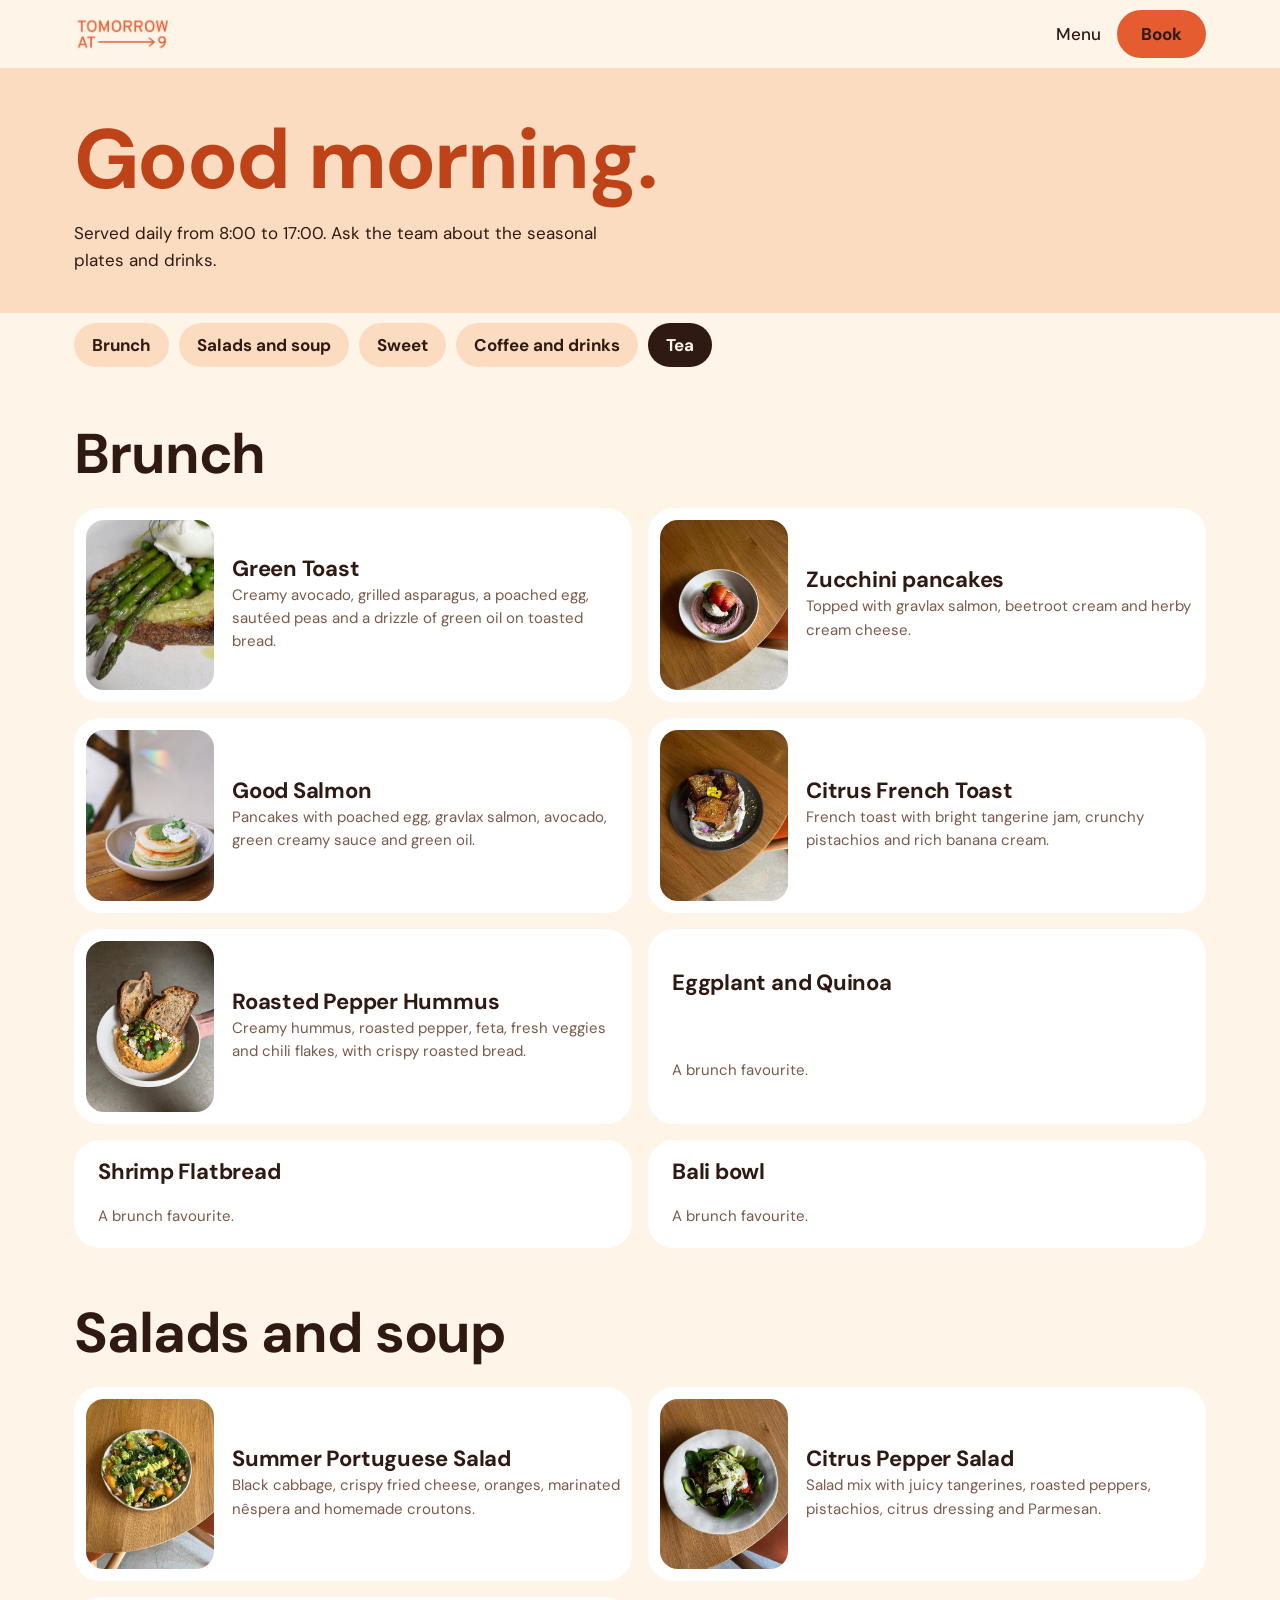
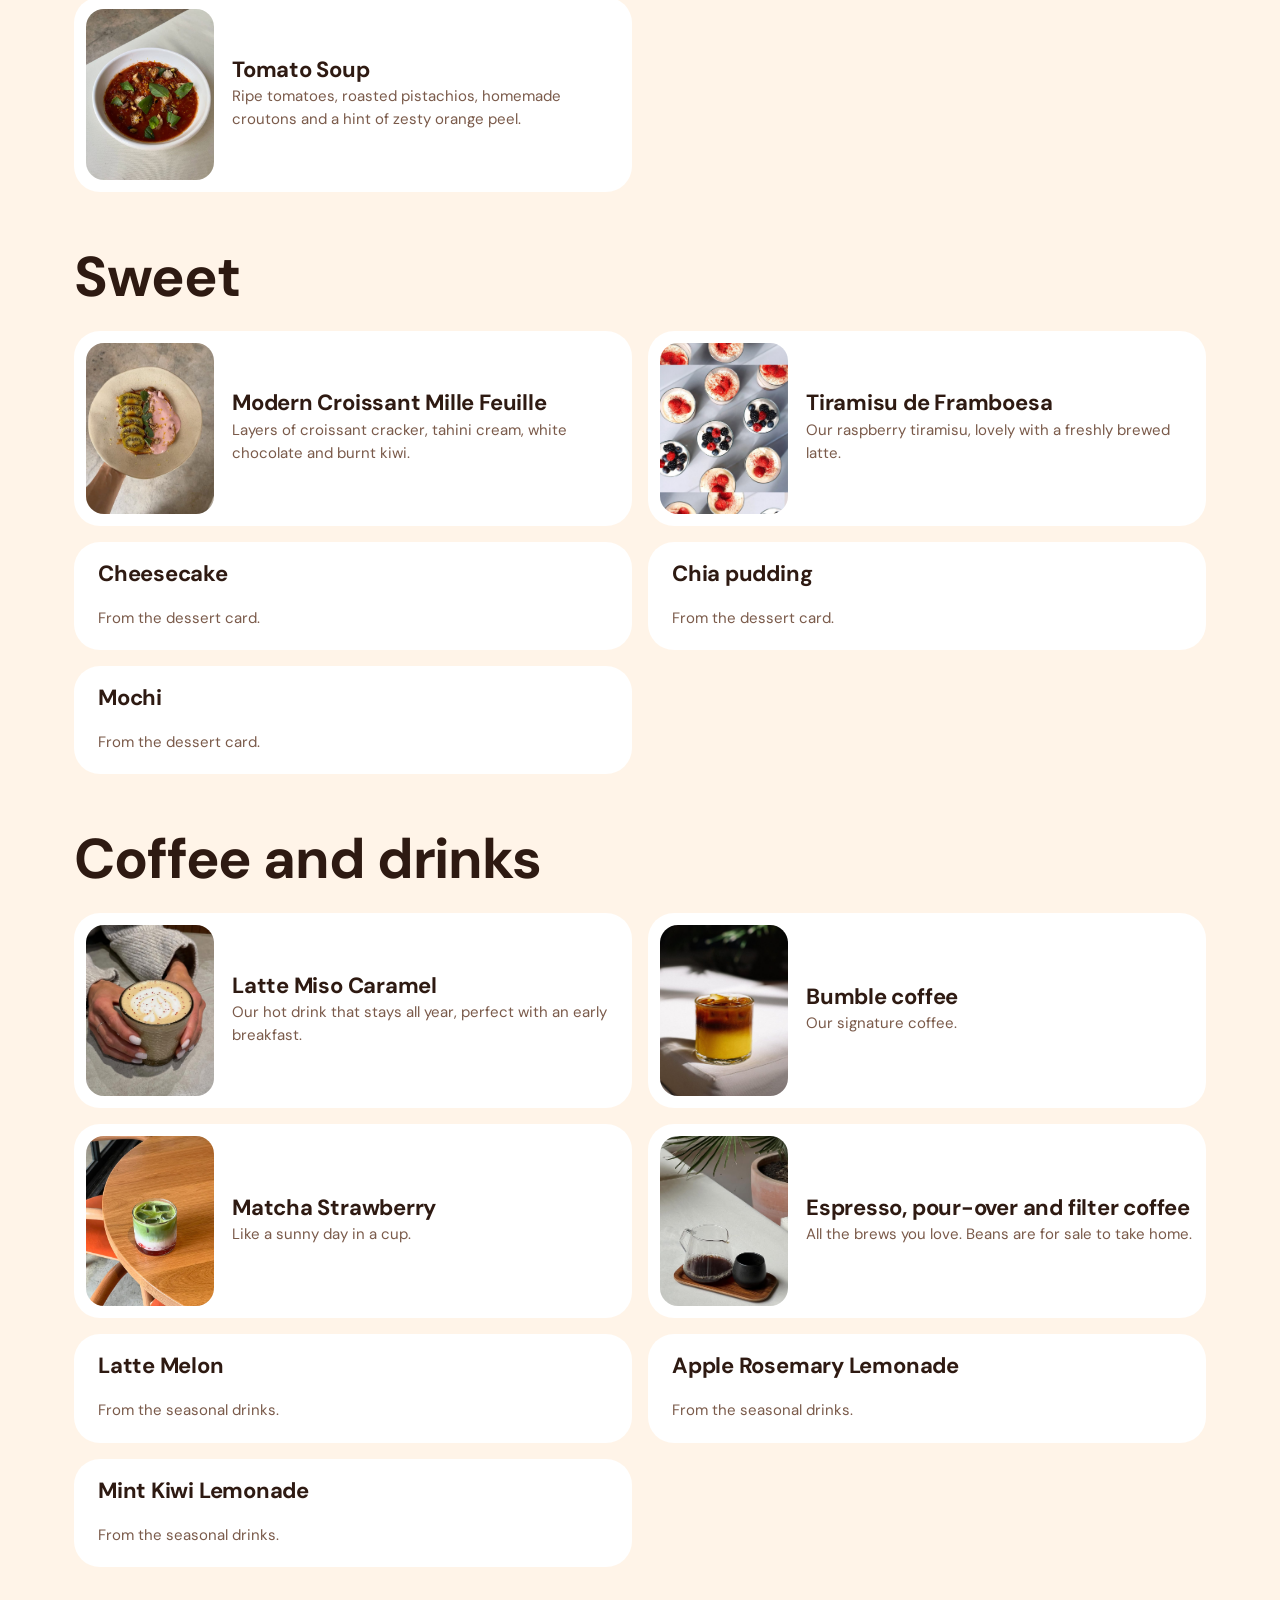
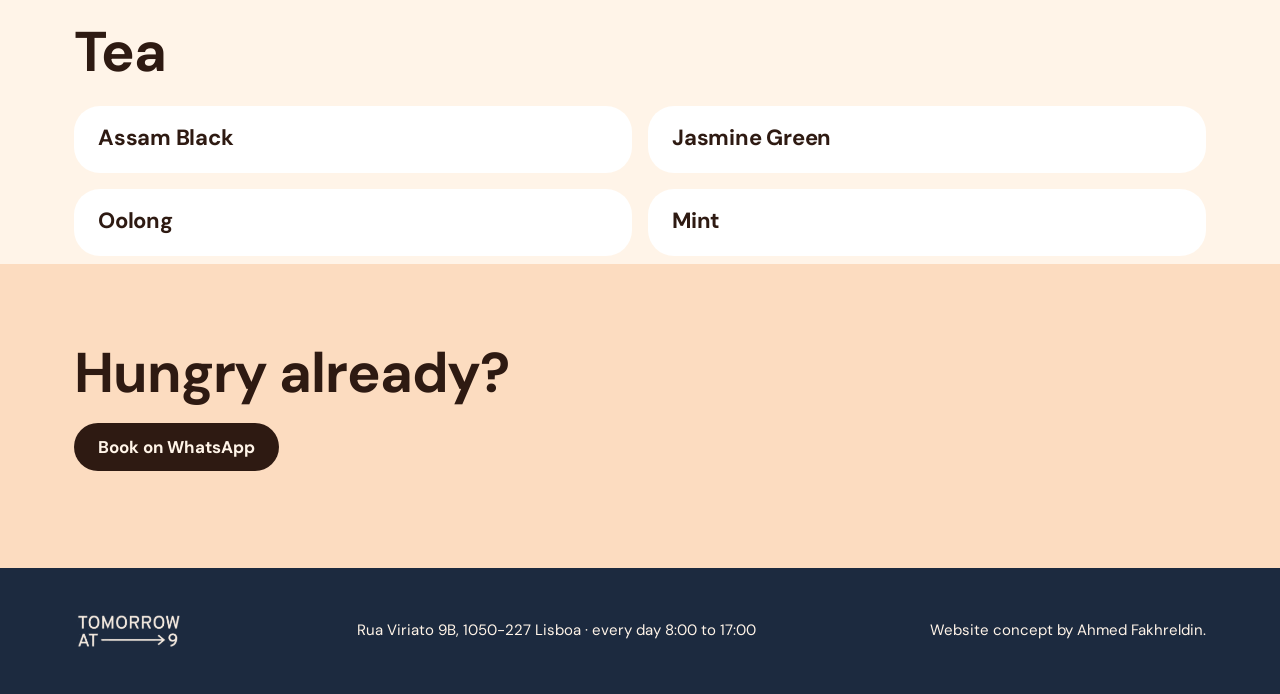
==== commit 6a456d8c: "Use the cafe's real logo in header, hero and footer Co-Authored-By: Claude Sonnet 5.5 <noreply@anthr" ====
--- a/menu.html
+++ b/menu.html
@@ -1,6 +1,6 @@
-<!doctype html><html lang="en"><head><meta charset="utf-8"><meta name="viewport" content="width=device-width,initial-scale=1,minimum-scale=1"><title>Menu · Tomorrow at 9</title><meta name="description" content="The Tomorrow at 9 menu: brunch, salads, sweets, coffee and tea."><meta name="theme-color" content="#FCDCC0"><link rel="preload" as="font" type="font/woff2" crossorigin href="fonts/DMSans-normal-400.woff2"><style>html.fl body{opacity:0}</style><script>document.documentElement.classList.add("fl");(function(){function d(){document.documentElement.classList.remove("fl")}setTimeout(d,1200);if(document.fonts)Promise.all([document.fonts.load("400 16px \"DM Sans\""),document.fonts.load("700 16px \"DM Sans\"")]).then(d,d)})()</script><link rel="stylesheet" href="fonts.css?v=3"><link rel="stylesheet" href="style.css?v=3"></head><body><header class="top"><div class="wrap"><a class="wm" href="index.html" aria-label="Tomorrow at 9, home"><span>Tomorrow</span><span class="w2"><span>At</span><i class="ar"></i><span>9</span></span></a><nav><a class="l" href="menu.html">Menu</a><a class="btn terra" href="https://wa.me/351927703617">Book</a></nav></div></header>
+<!doctype html><html lang="en"><head><meta charset="utf-8"><meta name="viewport" content="width=device-width,initial-scale=1,minimum-scale=1"><title>Menu · Tomorrow at 9</title><meta name="description" content="The Tomorrow at 9 menu: brunch, salads, sweets, coffee and tea."><meta name="theme-color" content="#FCDCC0"><link rel="preload" as="font" type="font/woff2" crossorigin href="fonts/DMSans-normal-400.woff2"><style>html.fl body{opacity:0}</style><script>document.documentElement.classList.add("fl");(function(){function d(){document.documentElement.classList.remove("fl")}setTimeout(d,1200);if(document.fonts)Promise.all([document.fonts.load("400 16px \"DM Sans\""),document.fonts.load("700 16px \"DM Sans\"")]).then(d,d)})()</script><link rel="stylesheet" href="fonts.css?v=4"><link rel="stylesheet" href="style.css?v=4"></head><body><header class="top"><div class="wrap"><a class="wm" href="index.html" aria-label="Tomorrow at 9, home"><img src="img/wordmark.png" alt="Tomorrow at 9" width="140" height="35"></a><nav><a class="l" href="menu.html">Menu</a><a class="btn terra" href="https://wa.me/351927703617">Book</a></nav></div></header>
 <main>
 <div class="mhead"><div class="wrap"><h1 id="greet">Good morning.</h1><p>Served daily from 8:00 to 17:00. Ask the team about the seasonal plates and drinks.</p></div></div>
 <div class="chips" aria-label="Menu categories"><div class="wrap"><a class="chip on" href="#brunch">Brunch</a><a class="chip" href="#salads">Salads and soup</a><a class="chip" href="#sweet">Sweet</a><a class="chip" href="#drinks">Coffee and drinks</a><a class="chip" href="#tea">Tea</a></div></div>
 <div class="wrap"><div class="cat" id="brunch"><h2>Brunch</h2><div class="items"><div class="item"><div class="ph"><img src="img/green-toast.jpg" alt="Green Toast" loading="lazy"></div><div><h3>Green Toast</h3><p>Creamy avocado, grilled asparagus, a poached egg, sautéed peas and a drizzle of green oil on toasted bread.</p></div></div><div class="item"><div class="ph"><img src="img/zucchini.jpg" alt="Zucchini pancakes" loading="lazy"></div><div><h3>Zucchini pancakes</h3><p>Topped with gravlax salmon, beetroot cream and herby cream cheese.</p></div></div><div class="item"><div class="ph"><img src="img/good-salmon.jpg" alt="Good Salmon" loading="lazy"></div><div><h3>Good Salmon</h3><p>Pancakes with poached egg, gravlax salmon, avocado, green creamy sauce and green oil.</p></div></div><div class="item"><div class="ph"><img src="img/french-toast.jpg" alt="Citrus French Toast" loading="lazy"></div><div><h3>Citrus French Toast</h3><p>French toast with bright tangerine jam, crunchy pistachios and rich banana cream.</p></div></div><div class="item"><div class="ph"><img src="img/hummus.jpg" alt="Roasted Pepper Hummus" loading="lazy"></div><div><h3>Roasted Pepper Hummus</h3><p>Creamy hummus, roasted pepper, feta, fresh veggies and chili flakes, with crispy roasted bread.</p></div></div><div class="item plain"><h3>Eggplant and Quinoa</h3><p>A brunch favourite.</p></div><div class="item plain"><h3>Shrimp Flatbread</h3><p>A brunch favourite.</p></div><div class="item plain"><h3>Bali bowl</h3><p>A brunch favourite.</p></div></div></div><div class="cat" id="salads"><h2>Salads and soup</h2><div class="items"><div class="item"><div class="ph"><img src="img/pt-salad.jpg" alt="Summer Portuguese Salad" loading="lazy"></div><div><h3>Summer Portuguese Salad</h3><p>Black cabbage, crispy fried cheese, oranges, marinated nêspera and homemade croutons.</p></div></div><div class="item"><div class="ph"><img src="img/pepper-salad.jpg" alt="Citrus Pepper Salad" loading="lazy"></div><div><h3>Citrus Pepper Salad</h3><p>Salad mix with juicy tangerines, roasted peppers, pistachios, citrus dressing and Parmesan.</p></div></div><div class="item"><div class="ph"><img src="img/tomato-soup.jpg" alt="Tomato Soup" loading="lazy"></div><div><h3>Tomato Soup</h3><p>Ripe tomatoes, roasted pistachios, homemade croutons and a hint of zesty orange peel.</p></div></div></div></div><div class="cat" id="sweet"><h2>Sweet</h2><div class="items"><div class="item"><div class="ph"><img src="img/mille-feuille.jpg" alt="Modern Croissant Mille Feuille" loading="lazy"></div><div><h3>Modern Croissant Mille Feuille</h3><p>Layers of croissant cracker, tahini cream, white chocolate and burnt kiwi.</p></div></div><div class="item"><div class="ph"><img src="img/tiramisu.jpg" alt="Tiramisu de Framboesa" loading="lazy"></div><div><h3>Tiramisu de Framboesa</h3><p>Our raspberry tiramisu, lovely with a freshly brewed latte.</p></div></div><div class="item plain"><h3>Cheesecake</h3><p>From the dessert card.</p></div><div class="item plain"><h3>Chia pudding</h3><p>From the dessert card.</p></div><div class="item plain"><h3>Mochi</h3><p>From the dessert card.</p></div></div></div><div class="cat" id="drinks"><h2>Coffee and drinks</h2><div class="items"><div class="item"><div class="ph"><img src="img/latte.jpg" alt="Latte Miso Caramel" loading="lazy"></div><div><h3>Latte Miso Caramel</h3><p>Our hot drink that stays all year, perfect with an early breakfast.</p></div></div><div class="item"><div class="ph"><img src="img/bumble.jpg" alt="Bumble coffee" loading="lazy"></div><div><h3>Bumble coffee</h3><p>Our signature coffee.</p></div></div><div class="item"><div class="ph"><img src="img/matcha.jpg" alt="Matcha Strawberry" loading="lazy"></div><div><h3>Matcha Strawberry</h3><p>Like a sunny day in a cup.</p></div></div><div class="item"><div class="ph"><img src="img/pourover.jpg" alt="Espresso, pour-over and filter coffee" loading="lazy"></div><div><h3>Espresso, pour-over and filter coffee</h3><p>All the brews you love. Beans are for sale to take home.</p></div></div><div class="item plain"><h3>Latte Melon</h3><p>From the seasonal drinks.</p></div><div class="item plain"><h3>Apple Rosemary Lemonade</h3><p>From the seasonal drinks.</p></div><div class="item plain"><h3>Mint Kiwi Lemonade</h3><p>From the seasonal drinks.</p></div></div></div><div class="cat" id="tea"><h2>Tea</h2><div class="items"><div class="item plain"><h3>Assam Black</h3></div><div class="item plain"><h3>Jasmine Green</h3></div><div class="item plain"><h3>Oolong</h3></div><div class="item plain"><h3>Mint</h3></div></div></div></div>
-<section class="peach"><div class="wrap"><h2>Hungry already?</h2><p style="margin-top:20px"><a class="btn" href="https://wa.me/351927703617">Book on WhatsApp</a></p></div></section></main><footer><div class="wrap"><a class="wm" href="index.html" aria-label="Tomorrow at 9, home"><span>Tomorrow</span><span class="w2"><span>At</span><i class="ar"></i><span>9</span></span></a><span>Rua Viriato 9B, 1050-227 Lisboa · every day 8:00 to 17:00</span><span>Website concept by Ahmed Fakhreldin.</span></div></footer><script src="app.js?v=3"></script></body></html>+<section class="peach"><div class="wrap"><h2>Hungry already?</h2><p style="margin-top:20px"><a class="btn" href="https://wa.me/351927703617">Book on WhatsApp</a></p></div></section></main><footer><div class="wrap"><a class="wm" href="index.html" aria-label="Tomorrow at 9, home"><img src="img/wordmark-cream.png" alt="Tomorrow at 9" width="140" height="35"></a><span>Rua Viriato 9B, 1050-227 Lisboa · every day 8:00 to 17:00</span><span>Website concept by Ahmed Fakhreldin.</span></div></footer><script src="app.js?v=4"></script></body></html>
--- a/style.css
+++ b/style.css
@@ -5,13 +5,13 @@
 h1,h2,h3{font-weight:700;line-height:1.05;letter-spacing:-.02em;margin:0}
 h2{font-size:clamp(32px,4.6vw,56px)}
 h3{font-size:22px;letter-spacing:-.01em}
+.wm{display:inline-block;line-height:0}
+.wm img{height:34px;width:auto}
+.sr{position:absolute;width:1px;height:1px;overflow:hidden;clip:rect(0 0 0 0);white-space:nowrap}
+.hero .logo{width:min(100%,400px);height:auto;margin:20px 0 4px -8px}
 a{color:inherit}
 img{max-width:100%;display:block}
 .wrap{max-width:1180px;margin:0 auto;padding:0 24px}
-.wm{display:inline-flex;flex-direction:column;text-decoration:none;font-weight:500;text-transform:uppercase;letter-spacing:.07em;line-height:1.02;font-size:15px;width:8.2em}
-.wm .w2{display:flex;align-items:center;gap:.3em}
-.wm .ar{flex:1;height:.07em;min-width:.5em;background:currentColor;position:relative;margin-right:.1em}
-.wm .ar::after{content:"";position:absolute;right:0;top:50%;width:.45em;height:.45em;border-top:.07em solid currentColor;border-right:.07em solid currentColor;transform:translateY(-50%) rotate(45deg);transform-origin:center}
 header.top{position:sticky;top:0;z-index:20;background:var(--cream)}
 header.top .wrap{display:flex;align-items:center;justify-content:space-between;gap:12px;height:68px}
 nav{display:flex;align-items:center;gap:10px}
@@ -30,10 +30,6 @@
 .hero{background:var(--peach);color:var(--terra-d)}
 .hero .btn.line,.hero .status{color:var(--ink)}
 .hero .wrap{display:grid;grid-template-columns:minmax(0,1.15fr) minmax(0,.85fr);gap:48px;align-items:center;padding-top:48px;padding-bottom:64px}
-.hero h1{margin:26px 0 22px;font-size:clamp(40px,6.2vw,88px);font-weight:500;letter-spacing:.05em;line-height:1;text-transform:uppercase;display:flex;flex-direction:column}
-.hero h1 .w2{display:flex;align-items:center;gap:.22em}
-.hero h1 .ar{flex:1;height:.055em;background:currentColor;position:relative;margin-right:.08em;min-width:.5em}
-.hero h1 .ar::after{content:"";position:absolute;right:0;top:50%;width:.4em;height:.4em;border-top:.055em solid currentColor;border-right:.055em solid currentColor;transform:translateY(-50%) rotate(45deg)}
 .hero p.lead{font-size:21px;max-width:30ch;margin:0 0 28px;color:var(--ink)}
 .hero .ph{aspect-ratio:4/5}
 section{padding:80px 0}
@@ -61,7 +57,7 @@
 .visit dd{margin:0}
 footer{background:var(--navy);color:var(--cream);padding:44px 0;font-size:15px}
 footer .wrap{display:flex;flex-wrap:wrap;justify-content:space-between;align-items:center;gap:16px}
-footer .wm{font-size:17px}
+footer .wm img{height:38px}
 /* menu */
 .mhead{background:var(--peach);padding:48px 0 40px}
 .mhead h1{font-size:clamp(40px,7vw,84px);color:var(--terra-d)}
@@ -85,11 +81,11 @@
  .items{grid-template-columns:minmax(0,1fr)}
  section{padding:56px 0}
  .owl{max-height:420px}
- .hero h1{font-size:13vw}
 }
 @media(max-width:430px){
  .wrap{padding:0 16px}
- .wm{font-size:13px}
+ .wm img{height:28px}
+ .hero .logo{width:min(86%,330px)}
  nav .btn{padding:0 16px;min-height:42px}
  nav a.l{padding:10px 2px}
  .cards,.mosaic{gap:12px}
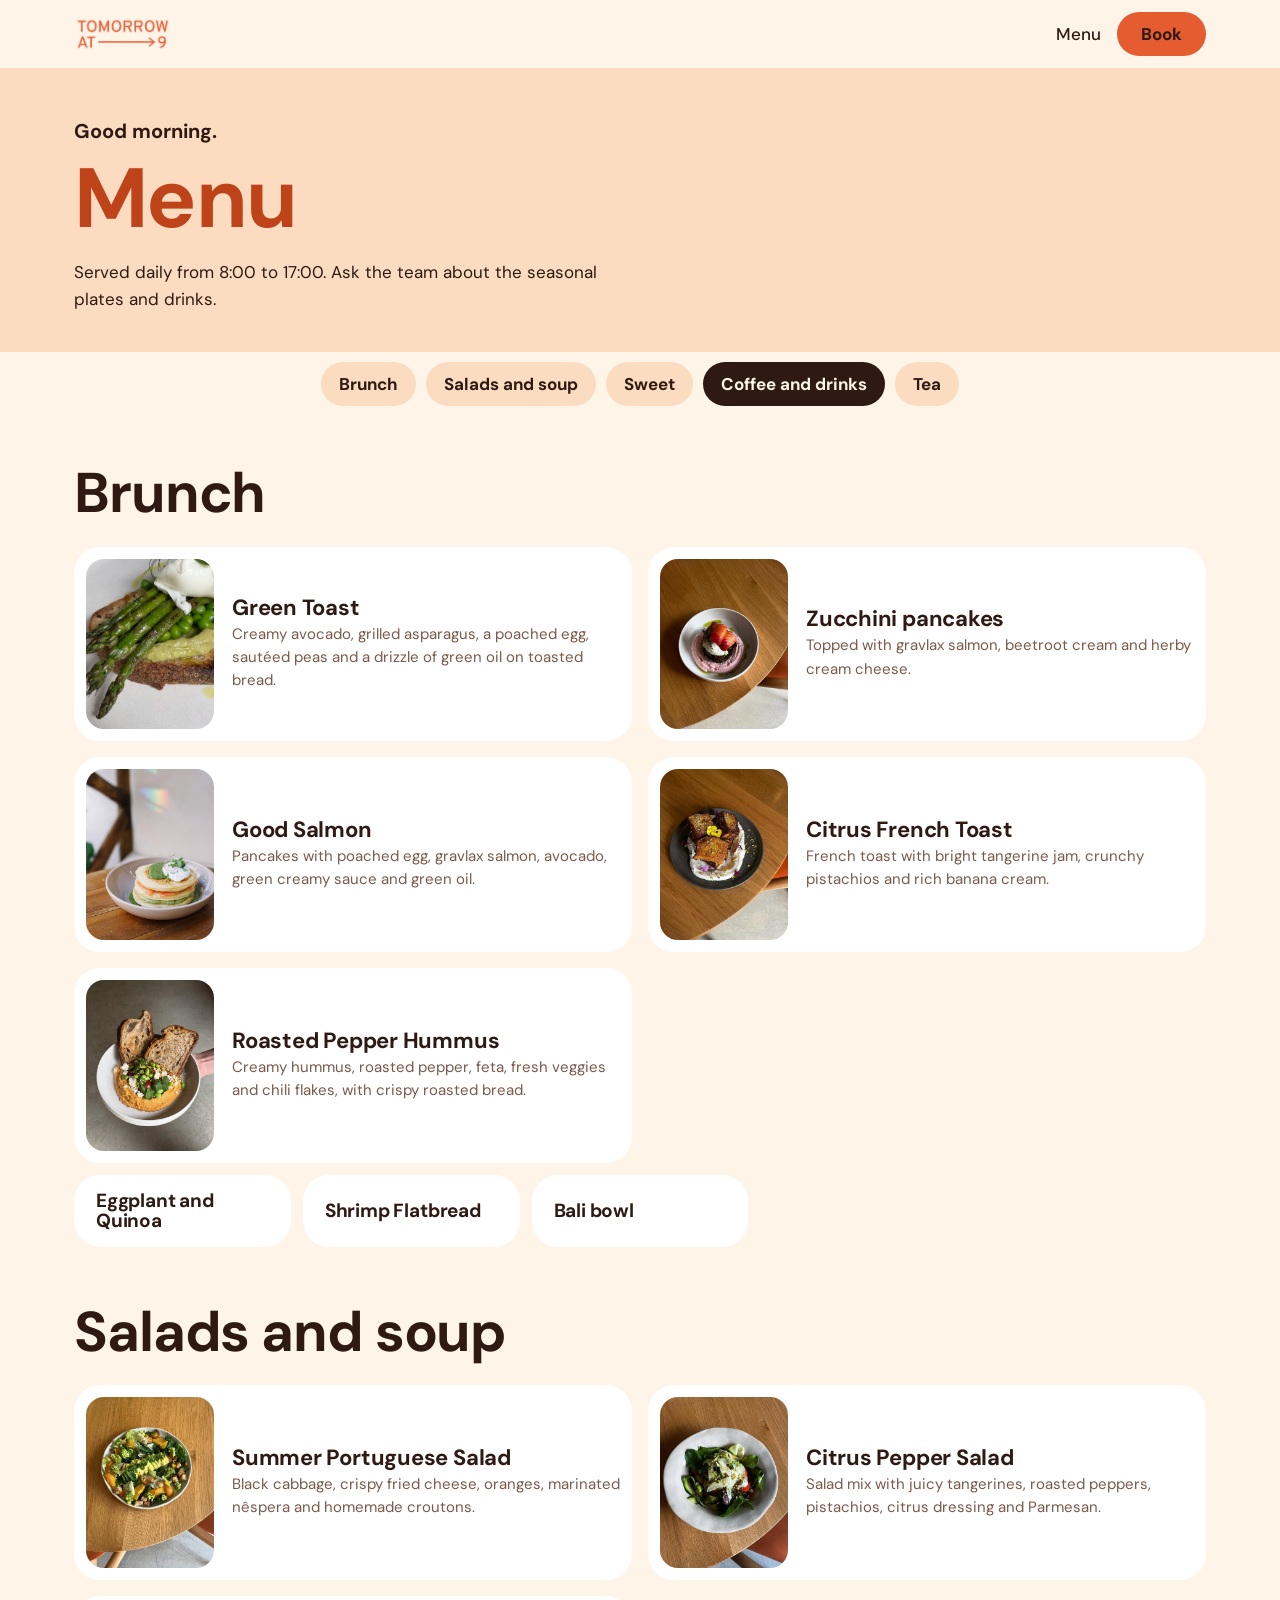
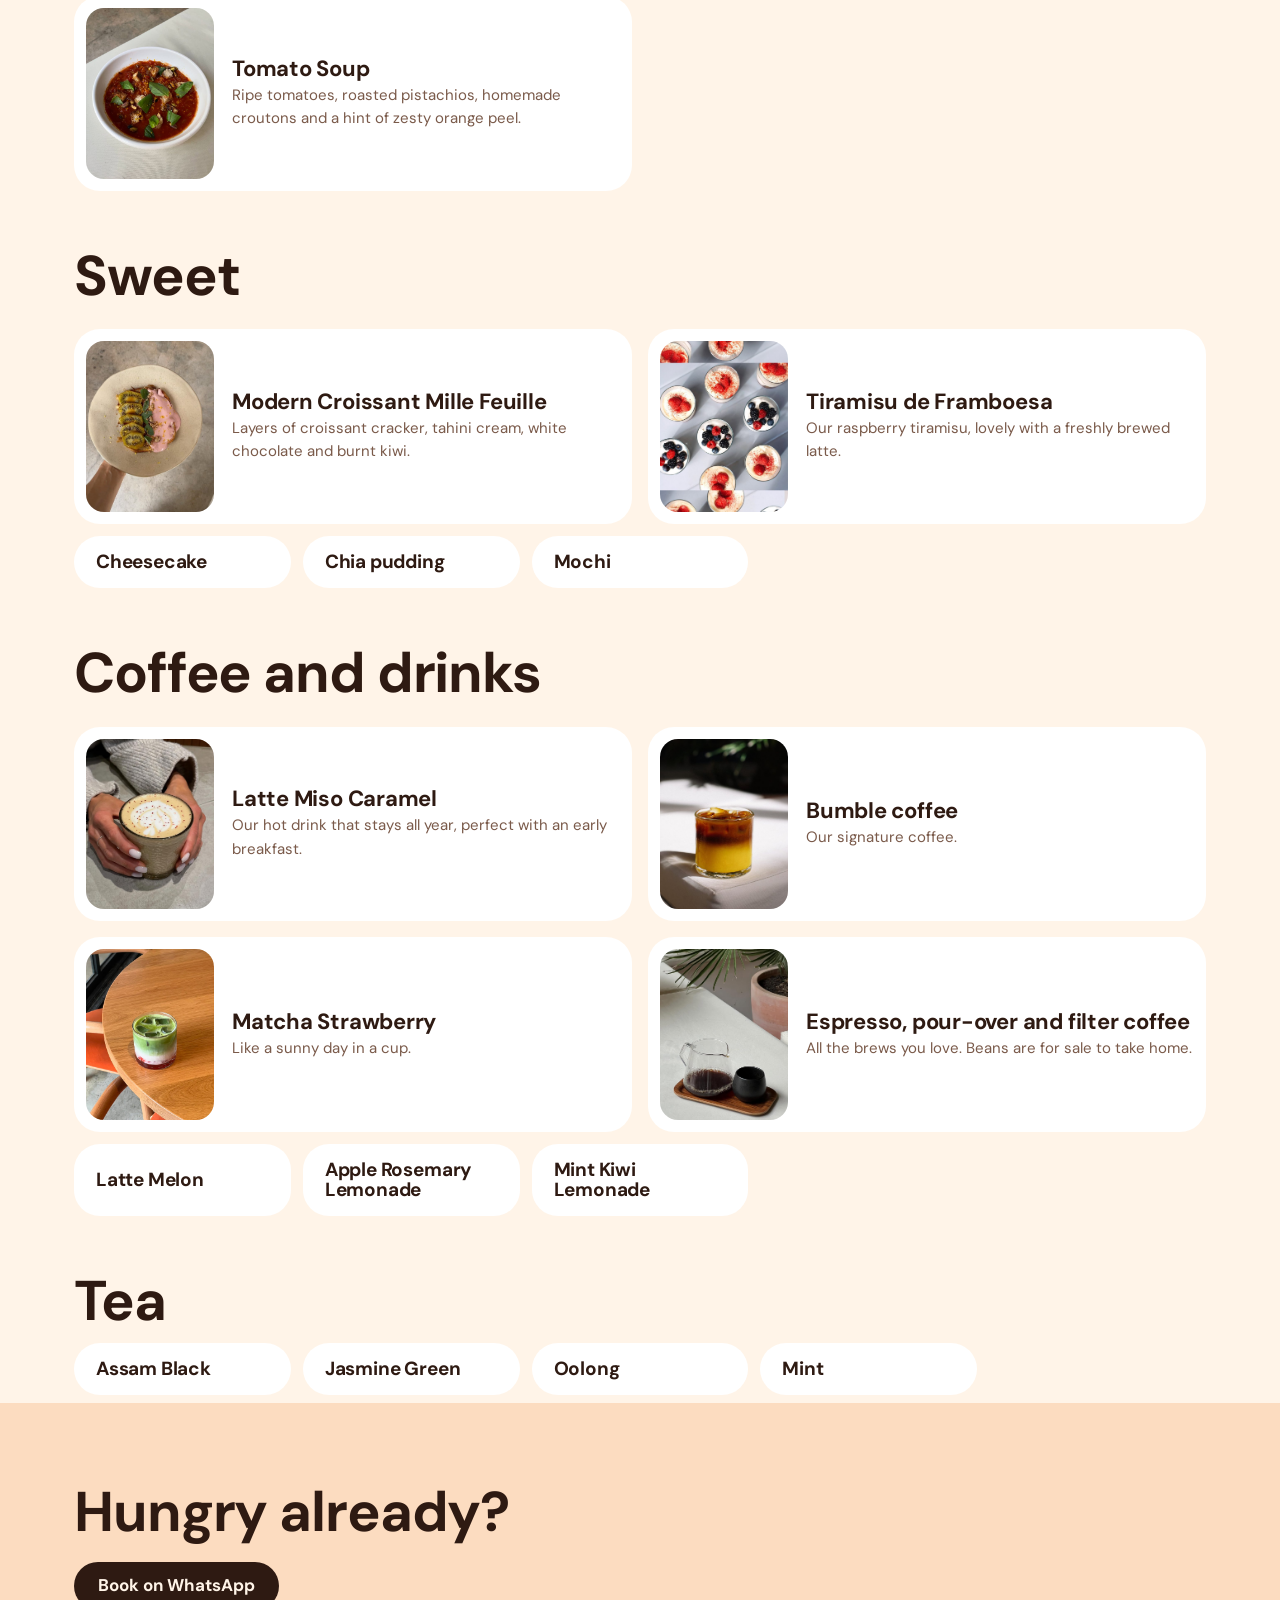
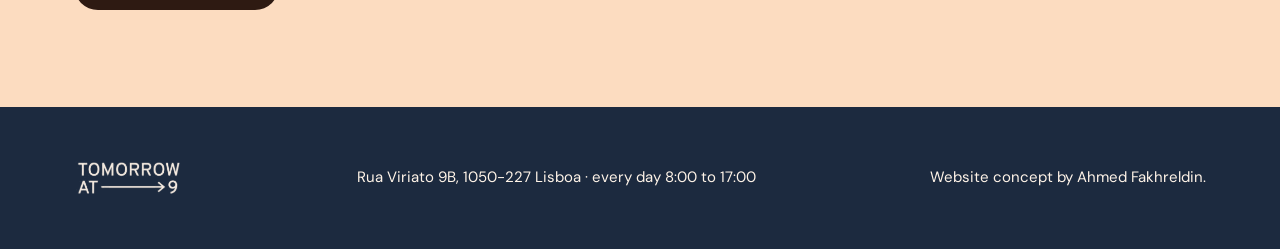
==== commit a522aa6a: "Accessibility and menu polish: skip link, Menu h1, aria-current chips, 44px targets, grouped plain i" ====
--- a/menu.html
+++ b/menu.html
@@ -1,6 +1,6 @@
-<!doctype html><html lang="en"><head><meta charset="utf-8"><meta name="viewport" content="width=device-width,initial-scale=1,minimum-scale=1"><title>Menu · Tomorrow at 9</title><meta name="description" content="The Tomorrow at 9 menu: brunch, salads, sweets, coffee and tea."><meta name="theme-color" content="#FCDCC0"><link rel="preload" as="font" type="font/woff2" crossorigin href="fonts/DMSans-normal-400.woff2"><style>html.fl body{opacity:0}</style><script>document.documentElement.classList.add("fl");(function(){function d(){document.documentElement.classList.remove("fl")}setTimeout(d,1200);if(document.fonts)Promise.all([document.fonts.load("400 16px \"DM Sans\""),document.fonts.load("700 16px \"DM Sans\"")]).then(d,d)})()</script><link rel="stylesheet" href="fonts.css?v=4"><link rel="stylesheet" href="style.css?v=4"></head><body><header class="top"><div class="wrap"><a class="wm" href="index.html" aria-label="Tomorrow at 9, home"><img src="img/wordmark.png" alt="Tomorrow at 9" width="140" height="35"></a><nav><a class="l" href="menu.html">Menu</a><a class="btn terra" href="https://wa.me/351927703617">Book</a></nav></div></header>
-<main>
-<div class="mhead"><div class="wrap"><h1 id="greet">Good morning.</h1><p>Served daily from 8:00 to 17:00. Ask the team about the seasonal plates and drinks.</p></div></div>
-<div class="chips" aria-label="Menu categories"><div class="wrap"><a class="chip on" href="#brunch">Brunch</a><a class="chip" href="#salads">Salads and soup</a><a class="chip" href="#sweet">Sweet</a><a class="chip" href="#drinks">Coffee and drinks</a><a class="chip" href="#tea">Tea</a></div></div>
-<div class="wrap"><div class="cat" id="brunch"><h2>Brunch</h2><div class="items"><div class="item"><div class="ph"><img src="img/green-toast.jpg" alt="Green Toast" loading="lazy"></div><div><h3>Green Toast</h3><p>Creamy avocado, grilled asparagus, a poached egg, sautéed peas and a drizzle of green oil on toasted bread.</p></div></div><div class="item"><div class="ph"><img src="img/zucchini.jpg" alt="Zucchini pancakes" loading="lazy"></div><div><h3>Zucchini pancakes</h3><p>Topped with gravlax salmon, beetroot cream and herby cream cheese.</p></div></div><div class="item"><div class="ph"><img src="img/good-salmon.jpg" alt="Good Salmon" loading="lazy"></div><div><h3>Good Salmon</h3><p>Pancakes with poached egg, gravlax salmon, avocado, green creamy sauce and green oil.</p></div></div><div class="item"><div class="ph"><img src="img/french-toast.jpg" alt="Citrus French Toast" loading="lazy"></div><div><h3>Citrus French Toast</h3><p>French toast with bright tangerine jam, crunchy pistachios and rich banana cream.</p></div></div><div class="item"><div class="ph"><img src="img/hummus.jpg" alt="Roasted Pepper Hummus" loading="lazy"></div><div><h3>Roasted Pepper Hummus</h3><p>Creamy hummus, roasted pepper, feta, fresh veggies and chili flakes, with crispy roasted bread.</p></div></div><div class="item plain"><h3>Eggplant and Quinoa</h3><p>A brunch favourite.</p></div><div class="item plain"><h3>Shrimp Flatbread</h3><p>A brunch favourite.</p></div><div class="item plain"><h3>Bali bowl</h3><p>A brunch favourite.</p></div></div></div><div class="cat" id="salads"><h2>Salads and soup</h2><div class="items"><div class="item"><div class="ph"><img src="img/pt-salad.jpg" alt="Summer Portuguese Salad" loading="lazy"></div><div><h3>Summer Portuguese Salad</h3><p>Black cabbage, crispy fried cheese, oranges, marinated nêspera and homemade croutons.</p></div></div><div class="item"><div class="ph"><img src="img/pepper-salad.jpg" alt="Citrus Pepper Salad" loading="lazy"></div><div><h3>Citrus Pepper Salad</h3><p>Salad mix with juicy tangerines, roasted peppers, pistachios, citrus dressing and Parmesan.</p></div></div><div class="item"><div class="ph"><img src="img/tomato-soup.jpg" alt="Tomato Soup" loading="lazy"></div><div><h3>Tomato Soup</h3><p>Ripe tomatoes, roasted pistachios, homemade croutons and a hint of zesty orange peel.</p></div></div></div></div><div class="cat" id="sweet"><h2>Sweet</h2><div class="items"><div class="item"><div class="ph"><img src="img/mille-feuille.jpg" alt="Modern Croissant Mille Feuille" loading="lazy"></div><div><h3>Modern Croissant Mille Feuille</h3><p>Layers of croissant cracker, tahini cream, white chocolate and burnt kiwi.</p></div></div><div class="item"><div class="ph"><img src="img/tiramisu.jpg" alt="Tiramisu de Framboesa" loading="lazy"></div><div><h3>Tiramisu de Framboesa</h3><p>Our raspberry tiramisu, lovely with a freshly brewed latte.</p></div></div><div class="item plain"><h3>Cheesecake</h3><p>From the dessert card.</p></div><div class="item plain"><h3>Chia pudding</h3><p>From the dessert card.</p></div><div class="item plain"><h3>Mochi</h3><p>From the dessert card.</p></div></div></div><div class="cat" id="drinks"><h2>Coffee and drinks</h2><div class="items"><div class="item"><div class="ph"><img src="img/latte.jpg" alt="Latte Miso Caramel" loading="lazy"></div><div><h3>Latte Miso Caramel</h3><p>Our hot drink that stays all year, perfect with an early breakfast.</p></div></div><div class="item"><div class="ph"><img src="img/bumble.jpg" alt="Bumble coffee" loading="lazy"></div><div><h3>Bumble coffee</h3><p>Our signature coffee.</p></div></div><div class="item"><div class="ph"><img src="img/matcha.jpg" alt="Matcha Strawberry" loading="lazy"></div><div><h3>Matcha Strawberry</h3><p>Like a sunny day in a cup.</p></div></div><div class="item"><div class="ph"><img src="img/pourover.jpg" alt="Espresso, pour-over and filter coffee" loading="lazy"></div><div><h3>Espresso, pour-over and filter coffee</h3><p>All the brews you love. Beans are for sale to take home.</p></div></div><div class="item plain"><h3>Latte Melon</h3><p>From the seasonal drinks.</p></div><div class="item plain"><h3>Apple Rosemary Lemonade</h3><p>From the seasonal drinks.</p></div><div class="item plain"><h3>Mint Kiwi Lemonade</h3><p>From the seasonal drinks.</p></div></div></div><div class="cat" id="tea"><h2>Tea</h2><div class="items"><div class="item plain"><h3>Assam Black</h3></div><div class="item plain"><h3>Jasmine Green</h3></div><div class="item plain"><h3>Oolong</h3></div><div class="item plain"><h3>Mint</h3></div></div></div></div>
-<section class="peach"><div class="wrap"><h2>Hungry already?</h2><p style="margin-top:20px"><a class="btn" href="https://wa.me/351927703617">Book on WhatsApp</a></p></div></section></main><footer><div class="wrap"><a class="wm" href="index.html" aria-label="Tomorrow at 9, home"><img src="img/wordmark-cream.png" alt="Tomorrow at 9" width="140" height="35"></a><span>Rua Viriato 9B, 1050-227 Lisboa · every day 8:00 to 17:00</span><span>Website concept by Ahmed Fakhreldin.</span></div></footer><script src="app.js?v=4"></script></body></html>+<!doctype html><html lang="en"><head><meta charset="utf-8"><meta name="viewport" content="width=device-width,initial-scale=1,minimum-scale=1"><title>Menu · Tomorrow at 9</title><meta name="description" content="The Tomorrow at 9 menu: brunch, salads, sweets, coffee and tea."><meta name="theme-color" content="#FCDCC0"><link rel="preload" as="font" type="font/woff2" crossorigin href="fonts/DMSans-normal-400.woff2"><style>html.fl body{opacity:0}</style><script>document.documentElement.classList.add("fl");(function(){function d(){document.documentElement.classList.remove("fl")}setTimeout(d,1200);if(document.fonts)Promise.all([document.fonts.load("400 16px \"DM Sans\""),document.fonts.load("700 16px \"DM Sans\"")]).then(d,d)})()</script><link rel="stylesheet" href="fonts.css?v=5"><link rel="stylesheet" href="style.css?v=5"></head><body><a class="skip" href="#main">Skip to content</a><header class="top"><div class="wrap"><a class="wm" href="index.html" aria-label="Tomorrow at 9, home"><img src="img/wordmark.png" alt="Tomorrow at 9" width="140" height="35"></a><nav><a class="l" href="menu.html">Menu</a><a class="btn terra" href="https://wa.me/351927703617">Book</a></nav></div></header>
+<main id="main">
+<div class="mhead"><div class="wrap"><p class="greet" id="greet">Good morning.</p><h1>Menu</h1><p>Served daily from 8:00 to 17:00. Ask the team about the seasonal plates and drinks.</p></div></div>
+<nav class="chips" aria-label="Menu categories"><div class="wrap"><a class="chip on" href="#brunch">Brunch</a><a class="chip" href="#salads">Salads and soup</a><a class="chip" href="#sweet">Sweet</a><a class="chip" href="#drinks">Coffee and drinks</a><a class="chip" href="#tea">Tea</a></div></nav>
+<div class="wrap"><div class="cat" id="brunch"><h2>Brunch</h2><div class="items"><div class="item"><div class="ph"><img src="img/green-toast.jpg" alt="" loading="lazy"></div><div><h3>Green Toast</h3><p>Creamy avocado, grilled asparagus, a poached egg, sautéed peas and a drizzle of green oil on toasted bread.</p></div></div><div class="item"><div class="ph"><img src="img/zucchini.jpg" alt="" loading="lazy"></div><div><h3>Zucchini pancakes</h3><p>Topped with gravlax salmon, beetroot cream and herby cream cheese.</p></div></div><div class="item"><div class="ph"><img src="img/good-salmon.jpg" alt="" loading="lazy"></div><div><h3>Good Salmon</h3><p>Pancakes with poached egg, gravlax salmon, avocado, green creamy sauce and green oil.</p></div></div><div class="item"><div class="ph"><img src="img/french-toast.jpg" alt="" loading="lazy"></div><div><h3>Citrus French Toast</h3><p>French toast with bright tangerine jam, crunchy pistachios and rich banana cream.</p></div></div><div class="item"><div class="ph"><img src="img/hummus.jpg" alt="" loading="lazy"></div><div><h3>Roasted Pepper Hummus</h3><p>Creamy hummus, roasted pepper, feta, fresh veggies and chili flakes, with crispy roasted bread.</p></div></div></div><div class="items plains"><div class="item plain"><h3>Eggplant and Quinoa</h3></div><div class="item plain"><h3>Shrimp Flatbread</h3></div><div class="item plain"><h3>Bali bowl</h3></div></div></div><div class="cat" id="salads"><h2>Salads and soup</h2><div class="items"><div class="item"><div class="ph"><img src="img/pt-salad.jpg" alt="" loading="lazy"></div><div><h3>Summer Portuguese Salad</h3><p>Black cabbage, crispy fried cheese, oranges, marinated nêspera and homemade croutons.</p></div></div><div class="item"><div class="ph"><img src="img/pepper-salad.jpg" alt="" loading="lazy"></div><div><h3>Citrus Pepper Salad</h3><p>Salad mix with juicy tangerines, roasted peppers, pistachios, citrus dressing and Parmesan.</p></div></div><div class="item"><div class="ph"><img src="img/tomato-soup.jpg" alt="" loading="lazy"></div><div><h3>Tomato Soup</h3><p>Ripe tomatoes, roasted pistachios, homemade croutons and a hint of zesty orange peel.</p></div></div></div></div><div class="cat" id="sweet"><h2>Sweet</h2><div class="items"><div class="item"><div class="ph"><img src="img/mille-feuille.jpg" alt="" loading="lazy"></div><div><h3>Modern Croissant Mille Feuille</h3><p>Layers of croissant cracker, tahini cream, white chocolate and burnt kiwi.</p></div></div><div class="item"><div class="ph"><img src="img/tiramisu.jpg" alt="" loading="lazy"></div><div><h3>Tiramisu de Framboesa</h3><p>Our raspberry tiramisu, lovely with a freshly brewed latte.</p></div></div></div><div class="items plains"><div class="item plain"><h3>Cheesecake</h3></div><div class="item plain"><h3>Chia pudding</h3></div><div class="item plain"><h3>Mochi</h3></div></div></div><div class="cat" id="drinks"><h2>Coffee and drinks</h2><div class="items"><div class="item"><div class="ph"><img src="img/latte.jpg" alt="" loading="lazy"></div><div><h3>Latte Miso Caramel</h3><p>Our hot drink that stays all year, perfect with an early breakfast.</p></div></div><div class="item"><div class="ph"><img src="img/bumble.jpg" alt="" loading="lazy"></div><div><h3>Bumble coffee</h3><p>Our signature coffee.</p></div></div><div class="item"><div class="ph"><img src="img/matcha.jpg" alt="" loading="lazy"></div><div><h3>Matcha Strawberry</h3><p>Like a sunny day in a cup.</p></div></div><div class="item"><div class="ph"><img src="img/pourover.jpg" alt="" loading="lazy"></div><div><h3>Espresso, pour-over and filter coffee</h3><p>All the brews you love. Beans are for sale to take home.</p></div></div></div><div class="items plains"><div class="item plain"><h3>Latte Melon</h3></div><div class="item plain"><h3>Apple Rosemary Lemonade</h3></div><div class="item plain"><h3>Mint Kiwi Lemonade</h3></div></div></div><div class="cat" id="tea"><h2>Tea</h2><div class="items plains"><div class="item plain"><h3>Assam Black</h3></div><div class="item plain"><h3>Jasmine Green</h3></div><div class="item plain"><h3>Oolong</h3></div><div class="item plain"><h3>Mint</h3></div></div></div></div>
+<section class="peach"><div class="wrap"><h2>Hungry already?</h2><p style="margin-top:20px"><a class="btn" href="https://wa.me/351927703617">Book on WhatsApp</a></p></div></section></main><footer><div class="wrap"><a class="wm" href="index.html" aria-label="Tomorrow at 9, home"><img src="img/wordmark-cream.png" alt="Tomorrow at 9" width="140" height="35"></a><span>Rua Viriato 9B, 1050-227 Lisboa · every day 8:00 to 17:00</span><span>Website concept by Ahmed Fakhreldin.</span></div></footer><script src="app.js?v=5"></script></body></html>
--- a/style.css
+++ b/style.css
@@ -93,3 +93,13 @@
  .item{grid-template-columns:100px minmax(0,1fr);gap:14px}
 }
 @media(prefers-reduced-motion:reduce){html{scroll-behavior:auto}body{transition:none}}
+
+.skip{position:absolute;left:12px;top:-60px;z-index:50;background:var(--ink);color:var(--cream);padding:12px 18px;border-radius:999px;font-weight:700;text-decoration:none}
+.skip:focus{top:10px}
+.wm{padding:8px 0}
+nav .btn{min-height:44px}
+.mhead .greet{margin:0 0 8px;font-weight:700;color:var(--ink);font-size:20px}
+.items.plains{grid-template-columns:repeat(auto-fill,minmax(210px,1fr));gap:12px;margin-top:12px}
+.item.plain{padding:16px 22px}
+.item.plain h3{margin:0;font-size:19px}
+@media(max-width:430px){nav .btn{padding:0 16px;min-height:44px}.items.plains{grid-template-columns:repeat(2,minmax(0,1fr))}.item.plain{padding:14px 16px}}
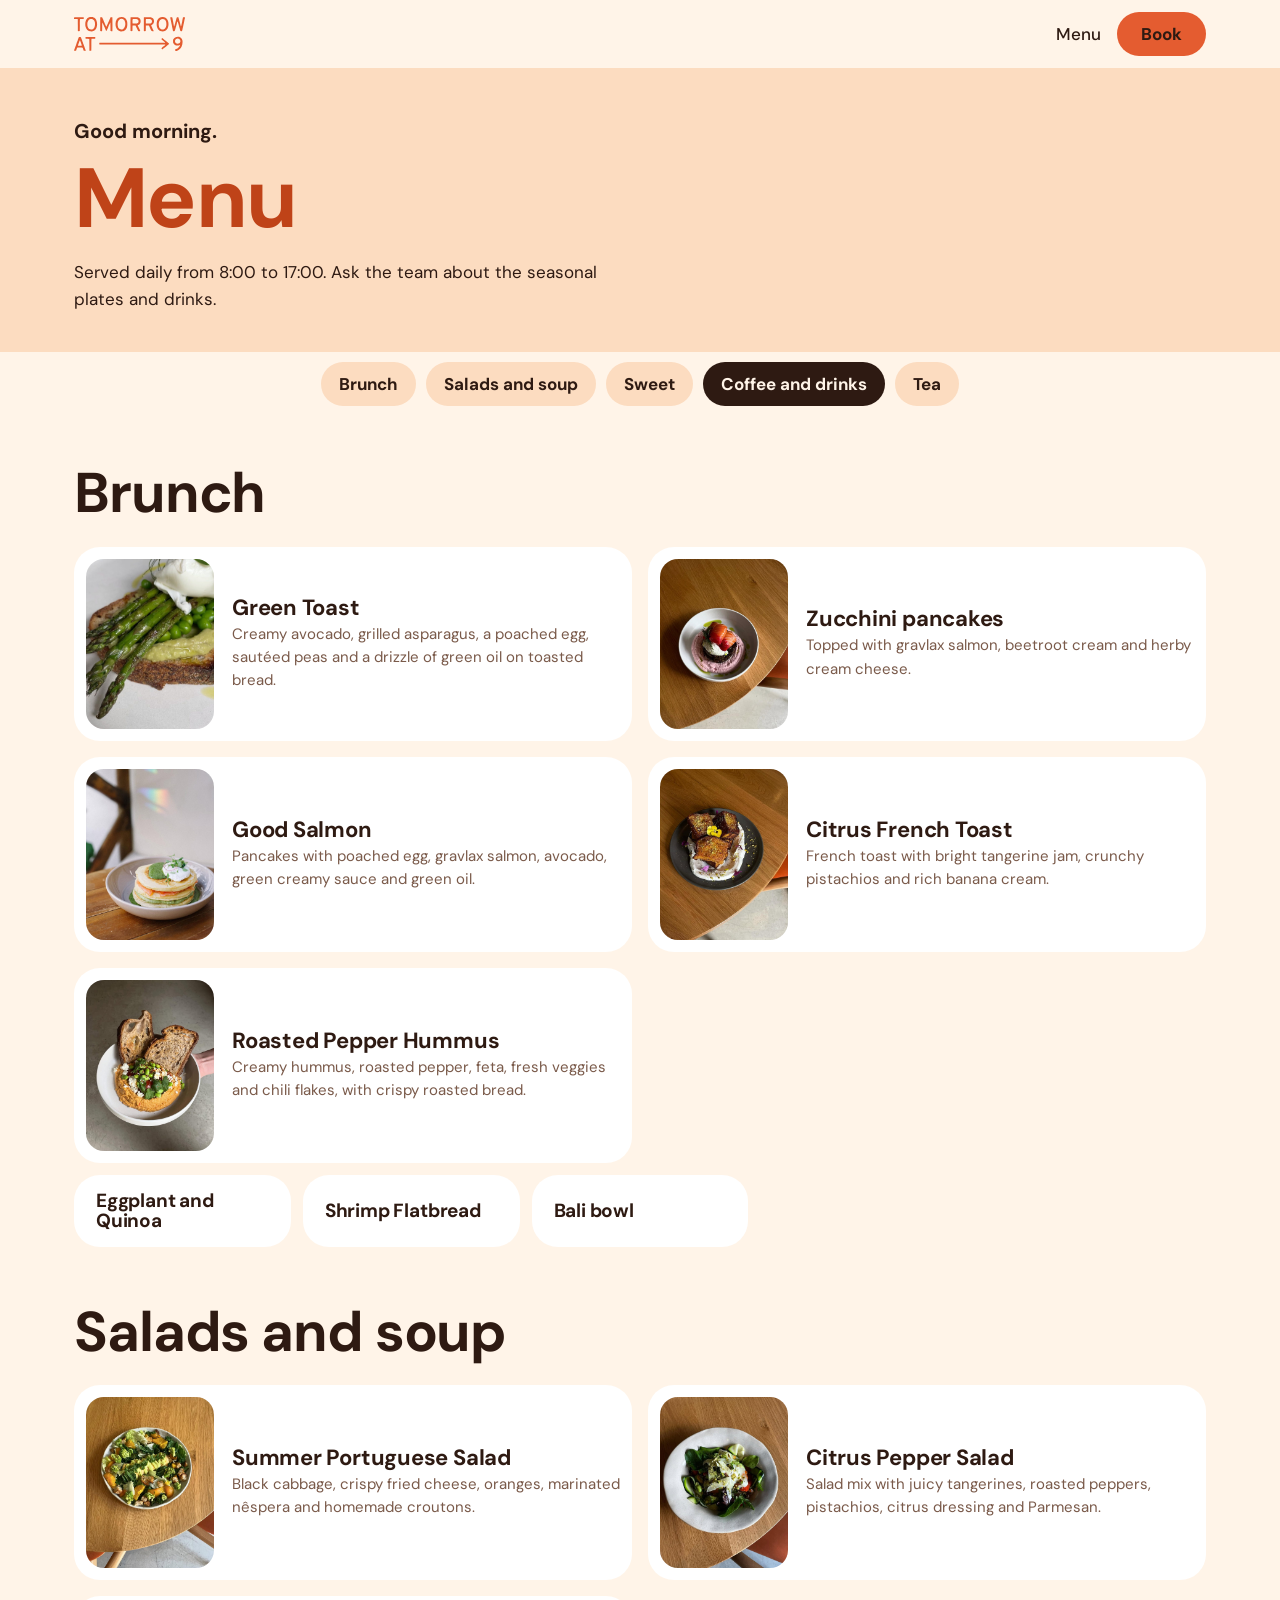
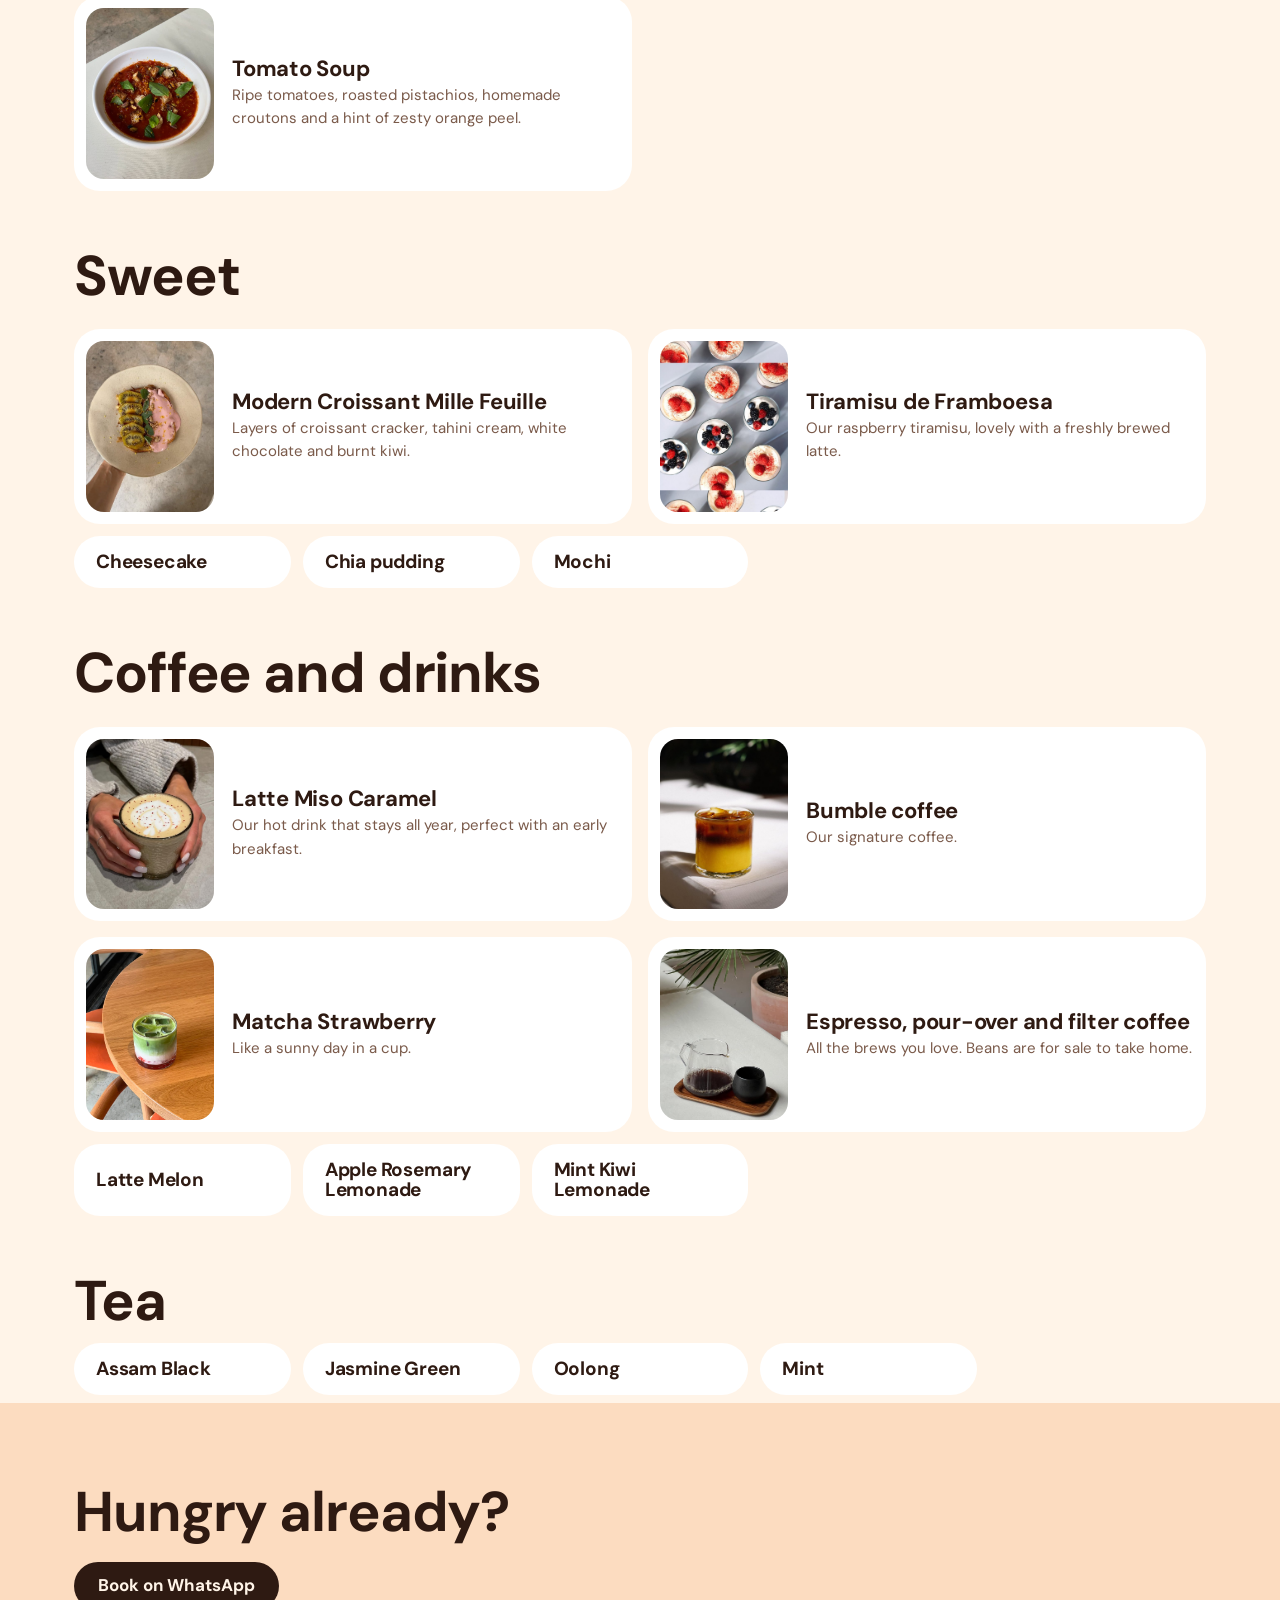
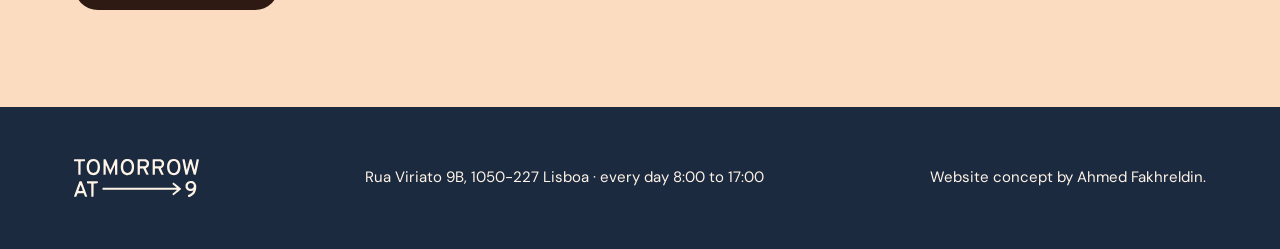
==== commit 138ec69f: "Crisp vector logo, tight crop, aligned to the text edge Co-Authored-By: Claude Sonnet 5.5 <noreply@a" ====
--- a/menu.html
+++ b/menu.html
@@ -1,6 +1,6 @@
-<!doctype html><html lang="en"><head><meta charset="utf-8"><meta name="viewport" content="width=device-width,initial-scale=1,minimum-scale=1"><title>Menu · Tomorrow at 9</title><meta name="description" content="The Tomorrow at 9 menu: brunch, salads, sweets, coffee and tea."><meta name="theme-color" content="#FCDCC0"><link rel="preload" as="font" type="font/woff2" crossorigin href="fonts/DMSans-normal-400.woff2"><style>html.fl body{opacity:0}</style><script>document.documentElement.classList.add("fl");(function(){function d(){document.documentElement.classList.remove("fl")}setTimeout(d,1200);if(document.fonts)Promise.all([document.fonts.load("400 16px \"DM Sans\""),document.fonts.load("700 16px \"DM Sans\"")]).then(d,d)})()</script><link rel="stylesheet" href="fonts.css?v=5"><link rel="stylesheet" href="style.css?v=5"></head><body><a class="skip" href="#main">Skip to content</a><header class="top"><div class="wrap"><a class="wm" href="index.html" aria-label="Tomorrow at 9, home"><img src="img/wordmark.png" alt="Tomorrow at 9" width="140" height="35"></a><nav><a class="l" href="menu.html">Menu</a><a class="btn terra" href="https://wa.me/351927703617">Book</a></nav></div></header>
+<!doctype html><html lang="en"><head><meta charset="utf-8"><meta name="viewport" content="width=device-width,initial-scale=1,minimum-scale=1"><title>Menu · Tomorrow at 9</title><meta name="description" content="The Tomorrow at 9 menu: brunch, salads, sweets, coffee and tea."><meta name="theme-color" content="#FCDCC0"><link rel="preload" as="font" type="font/woff2" crossorigin href="fonts/DMSans-normal-400.woff2"><style>html.fl body{opacity:0}</style><script>document.documentElement.classList.add("fl");(function(){function d(){document.documentElement.classList.remove("fl")}setTimeout(d,1200);if(document.fonts)Promise.all([document.fonts.load("400 16px \"DM Sans\""),document.fonts.load("700 16px \"DM Sans\"")]).then(d,d)})()</script><link rel="stylesheet" href="fonts.css?v=6"><link rel="stylesheet" href="style.css?v=6"></head><body><a class="skip" href="#main">Skip to content</a><header class="top"><div class="wrap"><a class="wm" href="index.html" aria-label="Tomorrow at 9, home"><img src="img/wordmark.svg" alt="Tomorrow at 9" width="111" height="34"></a><nav><a class="l" href="menu.html">Menu</a><a class="btn terra" href="https://wa.me/351927703617">Book</a></nav></div></header>
 <main id="main">
 <div class="mhead"><div class="wrap"><p class="greet" id="greet">Good morning.</p><h1>Menu</h1><p>Served daily from 8:00 to 17:00. Ask the team about the seasonal plates and drinks.</p></div></div>
 <nav class="chips" aria-label="Menu categories"><div class="wrap"><a class="chip on" href="#brunch">Brunch</a><a class="chip" href="#salads">Salads and soup</a><a class="chip" href="#sweet">Sweet</a><a class="chip" href="#drinks">Coffee and drinks</a><a class="chip" href="#tea">Tea</a></div></nav>
 <div class="wrap"><div class="cat" id="brunch"><h2>Brunch</h2><div class="items"><div class="item"><div class="ph"><img src="img/green-toast.jpg" alt="" loading="lazy"></div><div><h3>Green Toast</h3><p>Creamy avocado, grilled asparagus, a poached egg, sautéed peas and a drizzle of green oil on toasted bread.</p></div></div><div class="item"><div class="ph"><img src="img/zucchini.jpg" alt="" loading="lazy"></div><div><h3>Zucchini pancakes</h3><p>Topped with gravlax salmon, beetroot cream and herby cream cheese.</p></div></div><div class="item"><div class="ph"><img src="img/good-salmon.jpg" alt="" loading="lazy"></div><div><h3>Good Salmon</h3><p>Pancakes with poached egg, gravlax salmon, avocado, green creamy sauce and green oil.</p></div></div><div class="item"><div class="ph"><img src="img/french-toast.jpg" alt="" loading="lazy"></div><div><h3>Citrus French Toast</h3><p>French toast with bright tangerine jam, crunchy pistachios and rich banana cream.</p></div></div><div class="item"><div class="ph"><img src="img/hummus.jpg" alt="" loading="lazy"></div><div><h3>Roasted Pepper Hummus</h3><p>Creamy hummus, roasted pepper, feta, fresh veggies and chili flakes, with crispy roasted bread.</p></div></div></div><div class="items plains"><div class="item plain"><h3>Eggplant and Quinoa</h3></div><div class="item plain"><h3>Shrimp Flatbread</h3></div><div class="item plain"><h3>Bali bowl</h3></div></div></div><div class="cat" id="salads"><h2>Salads and soup</h2><div class="items"><div class="item"><div class="ph"><img src="img/pt-salad.jpg" alt="" loading="lazy"></div><div><h3>Summer Portuguese Salad</h3><p>Black cabbage, crispy fried cheese, oranges, marinated nêspera and homemade croutons.</p></div></div><div class="item"><div class="ph"><img src="img/pepper-salad.jpg" alt="" loading="lazy"></div><div><h3>Citrus Pepper Salad</h3><p>Salad mix with juicy tangerines, roasted peppers, pistachios, citrus dressing and Parmesan.</p></div></div><div class="item"><div class="ph"><img src="img/tomato-soup.jpg" alt="" loading="lazy"></div><div><h3>Tomato Soup</h3><p>Ripe tomatoes, roasted pistachios, homemade croutons and a hint of zesty orange peel.</p></div></div></div></div><div class="cat" id="sweet"><h2>Sweet</h2><div class="items"><div class="item"><div class="ph"><img src="img/mille-feuille.jpg" alt="" loading="lazy"></div><div><h3>Modern Croissant Mille Feuille</h3><p>Layers of croissant cracker, tahini cream, white chocolate and burnt kiwi.</p></div></div><div class="item"><div class="ph"><img src="img/tiramisu.jpg" alt="" loading="lazy"></div><div><h3>Tiramisu de Framboesa</h3><p>Our raspberry tiramisu, lovely with a freshly brewed latte.</p></div></div></div><div class="items plains"><div class="item plain"><h3>Cheesecake</h3></div><div class="item plain"><h3>Chia pudding</h3></div><div class="item plain"><h3>Mochi</h3></div></div></div><div class="cat" id="drinks"><h2>Coffee and drinks</h2><div class="items"><div class="item"><div class="ph"><img src="img/latte.jpg" alt="" loading="lazy"></div><div><h3>Latte Miso Caramel</h3><p>Our hot drink that stays all year, perfect with an early breakfast.</p></div></div><div class="item"><div class="ph"><img src="img/bumble.jpg" alt="" loading="lazy"></div><div><h3>Bumble coffee</h3><p>Our signature coffee.</p></div></div><div class="item"><div class="ph"><img src="img/matcha.jpg" alt="" loading="lazy"></div><div><h3>Matcha Strawberry</h3><p>Like a sunny day in a cup.</p></div></div><div class="item"><div class="ph"><img src="img/pourover.jpg" alt="" loading="lazy"></div><div><h3>Espresso, pour-over and filter coffee</h3><p>All the brews you love. Beans are for sale to take home.</p></div></div></div><div class="items plains"><div class="item plain"><h3>Latte Melon</h3></div><div class="item plain"><h3>Apple Rosemary Lemonade</h3></div><div class="item plain"><h3>Mint Kiwi Lemonade</h3></div></div></div><div class="cat" id="tea"><h2>Tea</h2><div class="items plains"><div class="item plain"><h3>Assam Black</h3></div><div class="item plain"><h3>Jasmine Green</h3></div><div class="item plain"><h3>Oolong</h3></div><div class="item plain"><h3>Mint</h3></div></div></div></div>
-<section class="peach"><div class="wrap"><h2>Hungry already?</h2><p style="margin-top:20px"><a class="btn" href="https://wa.me/351927703617">Book on WhatsApp</a></p></div></section></main><footer><div class="wrap"><a class="wm" href="index.html" aria-label="Tomorrow at 9, home"><img src="img/wordmark-cream.png" alt="Tomorrow at 9" width="140" height="35"></a><span>Rua Viriato 9B, 1050-227 Lisboa · every day 8:00 to 17:00</span><span>Website concept by Ahmed Fakhreldin.</span></div></footer><script src="app.js?v=5"></script></body></html>+<section class="peach"><div class="wrap"><h2>Hungry already?</h2><p style="margin-top:20px"><a class="btn" href="https://wa.me/351927703617">Book on WhatsApp</a></p></div></section></main><footer><div class="wrap"><a class="wm" href="index.html" aria-label="Tomorrow at 9, home"><img src="img/wordmark-cream.svg" alt="Tomorrow at 9" width="111" height="34"></a><span>Rua Viriato 9B, 1050-227 Lisboa · every day 8:00 to 17:00</span><span>Website concept by Ahmed Fakhreldin.</span></div></footer><script src="app.js?v=6"></script></body></html>
--- a/style.css
+++ b/style.css
@@ -8,7 +8,7 @@
 .wm{display:inline-block;line-height:0}
 .wm img{height:34px;width:auto}
 .sr{position:absolute;width:1px;height:1px;overflow:hidden;clip:rect(0 0 0 0);white-space:nowrap}
-.hero .logo{width:min(100%,400px);height:auto;margin:20px 0 4px -8px}
+.hero .logo{width:min(100%,360px);height:auto;margin:28px 0 28px}
 a{color:inherit}
 img{max-width:100%;display:block}
 .wrap{max-width:1180px;margin:0 auto;padding:0 24px}
@@ -85,7 +85,7 @@
 @media(max-width:430px){
  .wrap{padding:0 16px}
  .wm img{height:28px}
- .hero .logo{width:min(86%,330px)}
+ .hero .logo{width:min(78%,290px)}
  nav .btn{padding:0 16px;min-height:42px}
  nav a.l{padding:10px 2px}
  .cards,.mosaic{gap:12px}
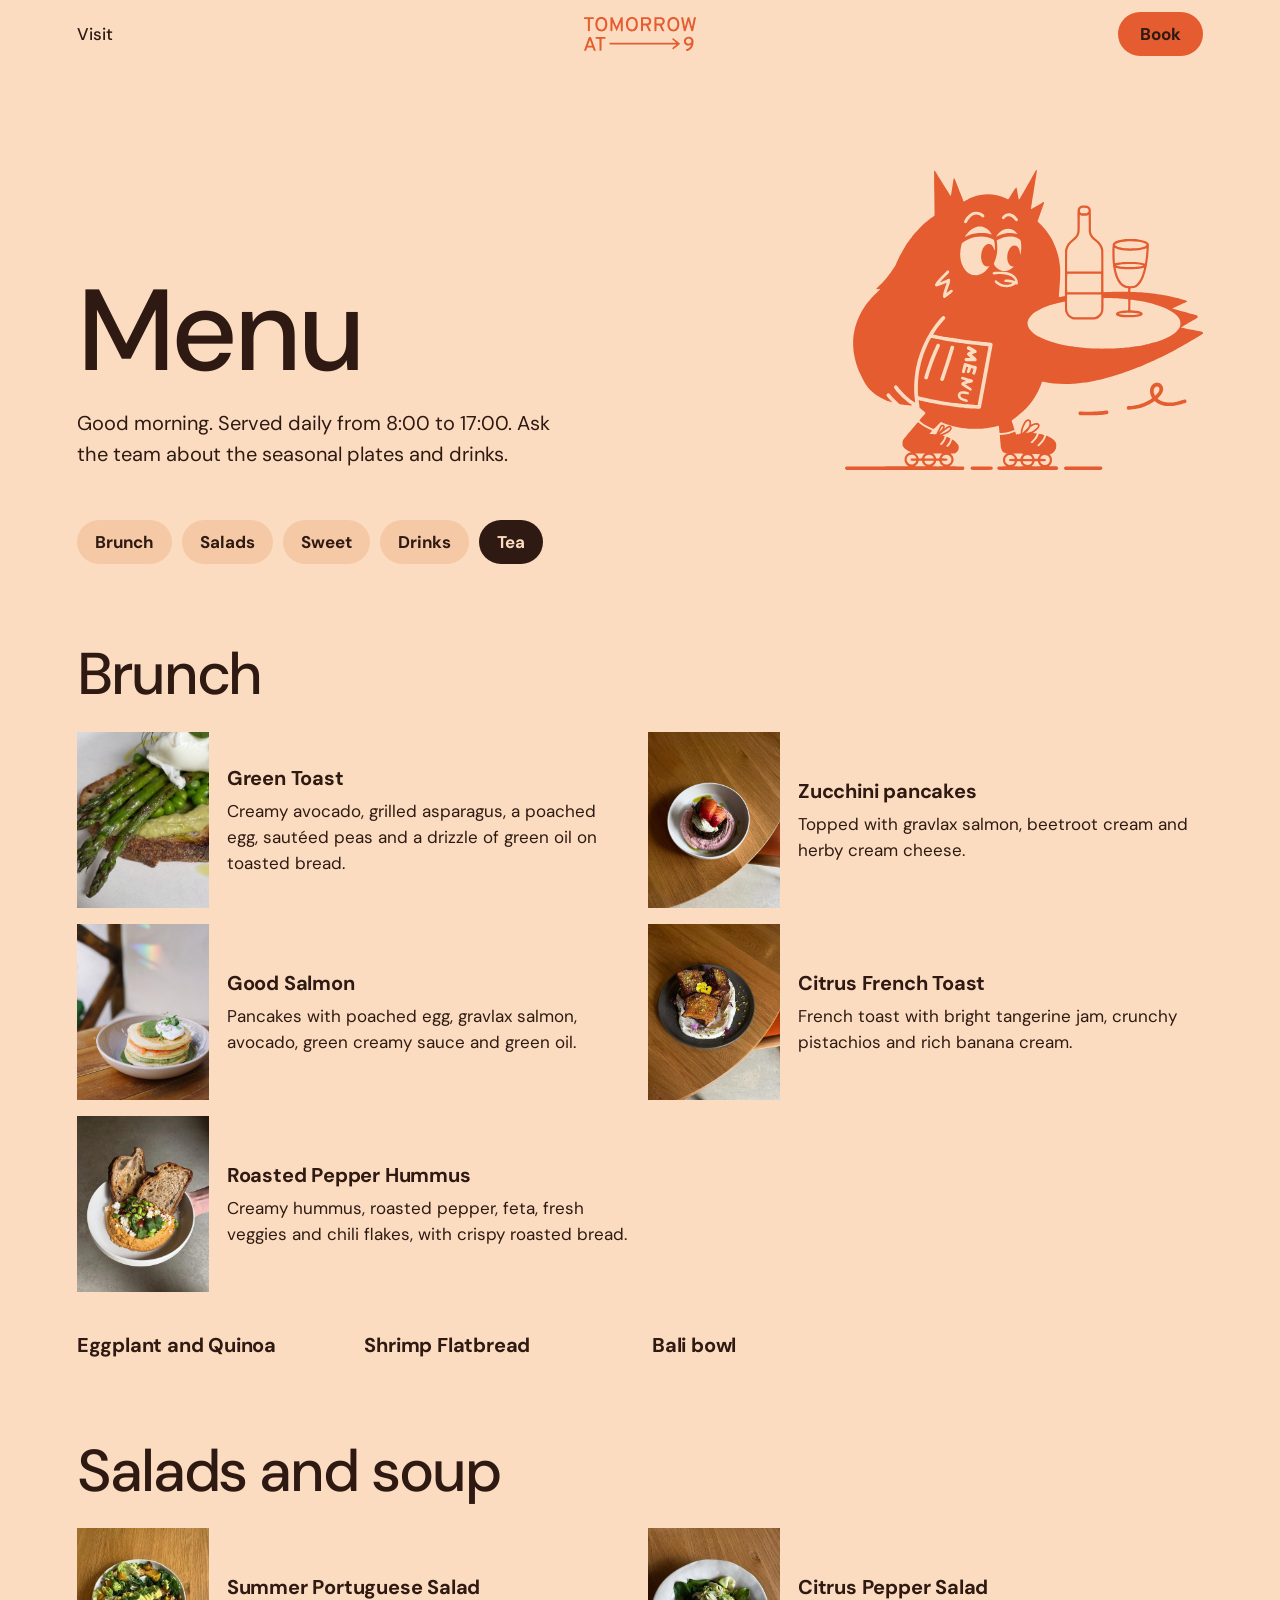
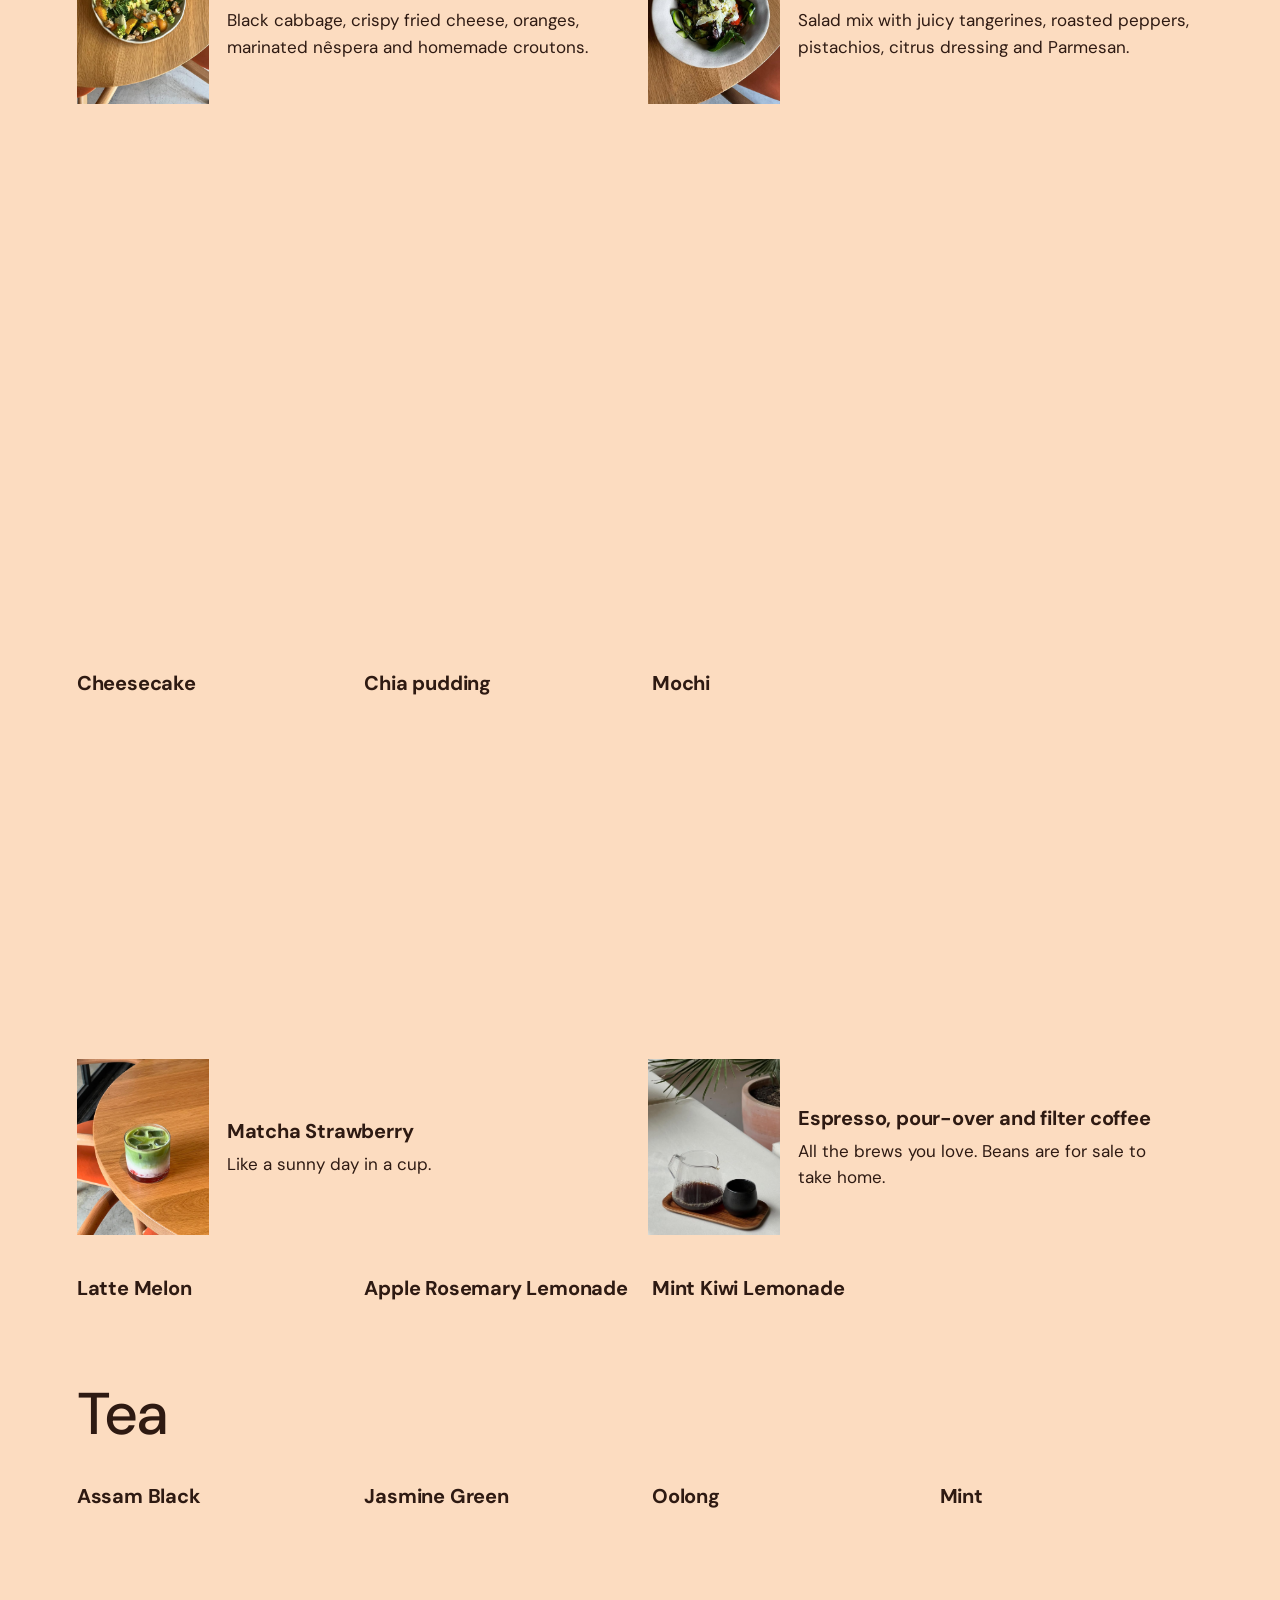
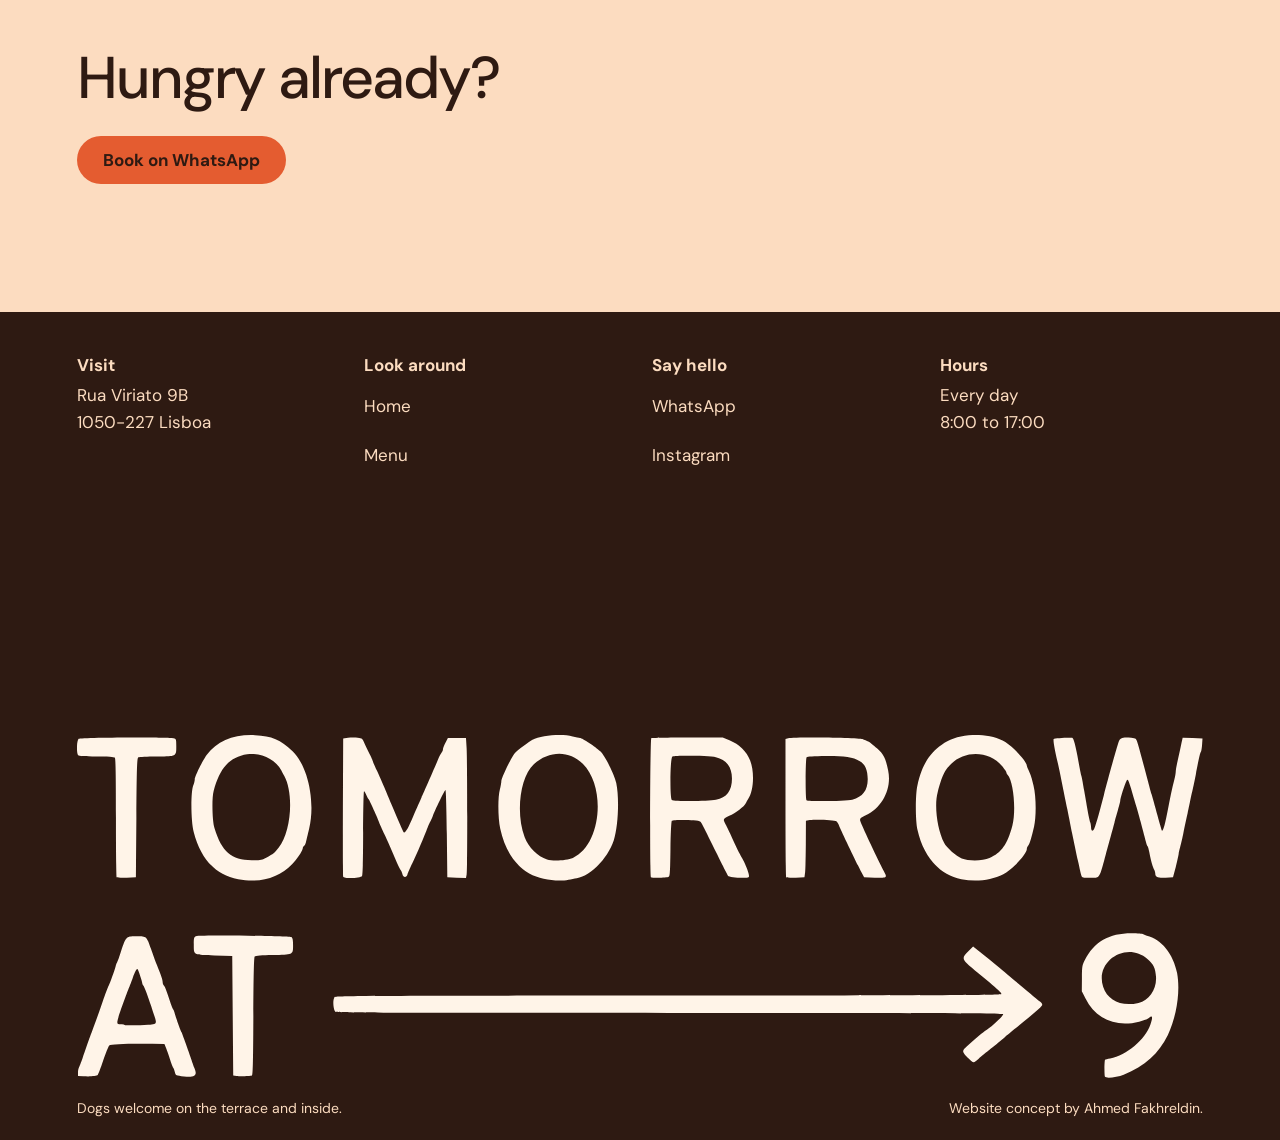
==== commit 65f17fb4: "Rebuild from the cafe's identity: stepped Tomorrow at 9 title, live opening countdown, photo band, g" ====
--- a/menu.html
+++ b/menu.html
@@ -1,6 +1,6 @@
-<!doctype html><html lang="en"><head><meta charset="utf-8"><meta name="viewport" content="width=device-width,initial-scale=1,minimum-scale=1"><title>Menu · Tomorrow at 9</title><meta name="description" content="The Tomorrow at 9 menu: brunch, salads, sweets, coffee and tea."><meta name="theme-color" content="#FCDCC0"><link rel="preload" as="font" type="font/woff2" crossorigin href="fonts/DMSans-normal-400.woff2"><style>html.fl body{opacity:0}</style><script>document.documentElement.classList.add("fl");(function(){function d(){document.documentElement.classList.remove("fl")}setTimeout(d,1200);if(document.fonts)Promise.all([document.fonts.load("400 16px \"DM Sans\""),document.fonts.load("700 16px \"DM Sans\"")]).then(d,d)})()</script><link rel="stylesheet" href="fonts.css?v=6"><link rel="stylesheet" href="style.css?v=6"></head><body><a class="skip" href="#main">Skip to content</a><header class="top"><div class="wrap"><a class="wm" href="index.html" aria-label="Tomorrow at 9, home"><img src="img/wordmark.svg" alt="Tomorrow at 9" width="111" height="34"></a><nav><a class="l" href="menu.html">Menu</a><a class="btn terra" href="https://wa.me/351927703617">Book</a></nav></div></header>
+<!doctype html><html lang="en"><head><meta charset="utf-8"><meta name="viewport" content="width=device-width,initial-scale=1,minimum-scale=1"><title>Menu - Tomorrow at 9</title><meta name="description" content="The Tomorrow at 9 menu: brunch, salads, sweets, coffee and tea."><meta name="theme-color" content="#FCDCC0"><link rel="icon" href="favicon.svg" type="image/svg+xml"><link rel="icon" href="favicon.ico" sizes="32x32"><link rel="apple-touch-icon" href="apple-touch-icon.png"><link rel="preload" as="font" type="font/woff2" crossorigin href="fonts/DMSans-normal-400.woff2"><style>html.fl body{opacity:0}</style><script>document.documentElement.classList.add("fl","js");(function(){function d(){document.documentElement.classList.remove("fl")}setTimeout(d,1200);if(document.fonts)Promise.all([document.fonts.load("400 16px \"DM Sans\""),document.fonts.load("500 16px \"DM Sans\""),document.fonts.load("700 16px \"DM Sans\"")]).then(d,d)})()</script><link rel="stylesheet" href="fonts.css?v=22"><link rel="stylesheet" href="style.css?v=22"></head><body><a class="skip" href="#main">Skip to content</a><header class="nav"><a class="nl" href="index.html#visit">Visit</a><a class="wm" href="index.html" aria-label="Tomorrow at 9, home"><img src="img/wordmark.svg" alt="Tomorrow at 9" width="111" height="34"></a><a class="btn" href="https://wa.me/351927703617">Book</a></header>
 <main id="main">
-<div class="mhead"><div class="wrap"><p class="greet" id="greet">Good morning.</p><h1>Menu</h1><p>Served daily from 8:00 to 17:00. Ask the team about the seasonal plates and drinks.</p></div></div>
-<nav class="chips" aria-label="Menu categories"><div class="wrap"><a class="chip on" href="#brunch">Brunch</a><a class="chip" href="#salads">Salads and soup</a><a class="chip" href="#sweet">Sweet</a><a class="chip" href="#drinks">Coffee and drinks</a><a class="chip" href="#tea">Tea</a></div></nav>
-<div class="wrap"><div class="cat" id="brunch"><h2>Brunch</h2><div class="items"><div class="item"><div class="ph"><img src="img/green-toast.jpg" alt="" loading="lazy"></div><div><h3>Green Toast</h3><p>Creamy avocado, grilled asparagus, a poached egg, sautéed peas and a drizzle of green oil on toasted bread.</p></div></div><div class="item"><div class="ph"><img src="img/zucchini.jpg" alt="" loading="lazy"></div><div><h3>Zucchini pancakes</h3><p>Topped with gravlax salmon, beetroot cream and herby cream cheese.</p></div></div><div class="item"><div class="ph"><img src="img/good-salmon.jpg" alt="" loading="lazy"></div><div><h3>Good Salmon</h3><p>Pancakes with poached egg, gravlax salmon, avocado, green creamy sauce and green oil.</p></div></div><div class="item"><div class="ph"><img src="img/french-toast.jpg" alt="" loading="lazy"></div><div><h3>Citrus French Toast</h3><p>French toast with bright tangerine jam, crunchy pistachios and rich banana cream.</p></div></div><div class="item"><div class="ph"><img src="img/hummus.jpg" alt="" loading="lazy"></div><div><h3>Roasted Pepper Hummus</h3><p>Creamy hummus, roasted pepper, feta, fresh veggies and chili flakes, with crispy roasted bread.</p></div></div></div><div class="items plains"><div class="item plain"><h3>Eggplant and Quinoa</h3></div><div class="item plain"><h3>Shrimp Flatbread</h3></div><div class="item plain"><h3>Bali bowl</h3></div></div></div><div class="cat" id="salads"><h2>Salads and soup</h2><div class="items"><div class="item"><div class="ph"><img src="img/pt-salad.jpg" alt="" loading="lazy"></div><div><h3>Summer Portuguese Salad</h3><p>Black cabbage, crispy fried cheese, oranges, marinated nêspera and homemade croutons.</p></div></div><div class="item"><div class="ph"><img src="img/pepper-salad.jpg" alt="" loading="lazy"></div><div><h3>Citrus Pepper Salad</h3><p>Salad mix with juicy tangerines, roasted peppers, pistachios, citrus dressing and Parmesan.</p></div></div><div class="item"><div class="ph"><img src="img/tomato-soup.jpg" alt="" loading="lazy"></div><div><h3>Tomato Soup</h3><p>Ripe tomatoes, roasted pistachios, homemade croutons and a hint of zesty orange peel.</p></div></div></div></div><div class="cat" id="sweet"><h2>Sweet</h2><div class="items"><div class="item"><div class="ph"><img src="img/mille-feuille.jpg" alt="" loading="lazy"></div><div><h3>Modern Croissant Mille Feuille</h3><p>Layers of croissant cracker, tahini cream, white chocolate and burnt kiwi.</p></div></div><div class="item"><div class="ph"><img src="img/tiramisu.jpg" alt="" loading="lazy"></div><div><h3>Tiramisu de Framboesa</h3><p>Our raspberry tiramisu, lovely with a freshly brewed latte.</p></div></div></div><div class="items plains"><div class="item plain"><h3>Cheesecake</h3></div><div class="item plain"><h3>Chia pudding</h3></div><div class="item plain"><h3>Mochi</h3></div></div></div><div class="cat" id="drinks"><h2>Coffee and drinks</h2><div class="items"><div class="item"><div class="ph"><img src="img/latte.jpg" alt="" loading="lazy"></div><div><h3>Latte Miso Caramel</h3><p>Our hot drink that stays all year, perfect with an early breakfast.</p></div></div><div class="item"><div class="ph"><img src="img/bumble.jpg" alt="" loading="lazy"></div><div><h3>Bumble coffee</h3><p>Our signature coffee.</p></div></div><div class="item"><div class="ph"><img src="img/matcha.jpg" alt="" loading="lazy"></div><div><h3>Matcha Strawberry</h3><p>Like a sunny day in a cup.</p></div></div><div class="item"><div class="ph"><img src="img/pourover.jpg" alt="" loading="lazy"></div><div><h3>Espresso, pour-over and filter coffee</h3><p>All the brews you love. Beans are for sale to take home.</p></div></div></div><div class="items plains"><div class="item plain"><h3>Latte Melon</h3></div><div class="item plain"><h3>Apple Rosemary Lemonade</h3></div><div class="item plain"><h3>Mint Kiwi Lemonade</h3></div></div></div><div class="cat" id="tea"><h2>Tea</h2><div class="items plains"><div class="item plain"><h3>Assam Black</h3></div><div class="item plain"><h3>Jasmine Green</h3></div><div class="item plain"><h3>Oolong</h3></div><div class="item plain"><h3>Mint</h3></div></div></div></div>
-<section class="peach"><div class="wrap"><h2>Hungry already?</h2><p style="margin-top:20px"><a class="btn" href="https://wa.me/351927703617">Book on WhatsApp</a></p></div></section></main><footer><div class="wrap"><a class="wm" href="index.html" aria-label="Tomorrow at 9, home"><img src="img/wordmark-cream.svg" alt="Tomorrow at 9" width="111" height="34"></a><span>Rua Viriato 9B, 1050-227 Lisboa · every day 8:00 to 17:00</span><span>Website concept by Ahmed Fakhreldin.</span></div></footer><script src="app.js?v=6"></script></body></html>+<div class="mhead"><div class="tx"><h1>Menu</h1><p class="d"><span id="greet">Good morning.</span> Served daily from 8:00 to 17:00. Ask the team about the seasonal plates and drinks.</p></div><div class="ow"><img src="img/owl-waiter.svg" alt="Illustration: the Tomorrow at 9 owl on roller skates, carrying a menu, a bottle and a glass" width="268" height="224"></div></div>
+<nav class="chips" aria-label="Menu categories"><div class="in"><a class="chip on" href="#brunch">Brunch</a><a class="chip" href="#salads">Salads</a><a class="chip" href="#sweet">Sweet</a><a class="chip" href="#drinks">Drinks</a><a class="chip" href="#tea">Tea</a></div></nav>
+<div class="mn"><div class="cat" id="brunch"><h2 class="rv">Brunch</h2><div class="items"><div class="item rv"><img src="img/green-toast.jpg" alt="" width="720" height="900" loading="lazy"><div><h3>Green Toast</h3><p>Creamy avocado, grilled asparagus, a poached egg, sautéed peas and a drizzle of green oil on toasted bread.</p></div></div><div class="item rv"><img src="img/zucchini.jpg" alt="" width="720" height="900" loading="lazy"><div><h3>Zucchini pancakes</h3><p>Topped with gravlax salmon, beetroot cream and herby cream cheese.</p></div></div><div class="item rv"><img src="img/good-salmon.jpg" alt="" width="720" height="900" loading="lazy"><div><h3>Good Salmon</h3><p>Pancakes with poached egg, gravlax salmon, avocado, green creamy sauce and green oil.</p></div></div><div class="item rv"><img src="img/french-toast.jpg" alt="" width="720" height="900" loading="lazy"><div><h3>Citrus French Toast</h3><p>French toast with bright tangerine jam, crunchy pistachios and rich banana cream.</p></div></div><div class="item rv"><img src="img/hummus.jpg" alt="" width="720" height="900" loading="lazy"><div><h3>Roasted Pepper Hummus</h3><p>Creamy hummus, roasted pepper, feta, fresh veggies and chili flakes, with crispy roasted bread.</p></div></div></div><div class="items plains"><div class="item plain"><h3>Eggplant and Quinoa</h3></div><div class="item plain"><h3>Shrimp Flatbread</h3></div><div class="item plain"><h3>Bali bowl</h3></div></div></div><div class="cat" id="salads"><h2 class="rv">Salads and soup</h2><div class="items"><div class="item rv"><img src="img/pt-salad.jpg" alt="" width="720" height="900" loading="lazy"><div><h3>Summer Portuguese Salad</h3><p>Black cabbage, crispy fried cheese, oranges, marinated nêspera and homemade croutons.</p></div></div><div class="item rv"><img src="img/pepper-salad.jpg" alt="" width="720" height="900" loading="lazy"><div><h3>Citrus Pepper Salad</h3><p>Salad mix with juicy tangerines, roasted peppers, pistachios, citrus dressing and Parmesan.</p></div></div><div class="item rv"><img src="img/tomato-soup.jpg" alt="" width="720" height="900" loading="lazy"><div><h3>Tomato Soup</h3><p>Ripe tomatoes, roasted pistachios, homemade croutons and a hint of zesty orange peel.</p></div></div></div></div><div class="cat" id="sweet"><h2 class="rv">Sweet</h2><div class="items"><div class="item rv"><img src="img/mille-feuille.jpg" alt="" width="720" height="900" loading="lazy"><div><h3>Modern Croissant Mille Feuille</h3><p>Layers of croissant cracker, tahini cream, white chocolate and burnt kiwi.</p></div></div><div class="item rv"><img src="img/tiramisu.jpg" alt="" width="720" height="900" loading="lazy"><div><h3>Tiramisu de Framboesa</h3><p>Our raspberry tiramisu, lovely with a freshly brewed latte.</p></div></div></div><div class="items plains"><div class="item plain"><h3>Cheesecake</h3></div><div class="item plain"><h3>Chia pudding</h3></div><div class="item plain"><h3>Mochi</h3></div></div></div><div class="cat" id="drinks"><h2 class="rv">Coffee and drinks</h2><div class="items"><div class="item rv"><img src="img/latte.jpg" alt="" width="720" height="900" loading="lazy"><div><h3>Latte Miso Caramel</h3><p>Our hot drink that stays all year, perfect with an early breakfast.</p></div></div><div class="item rv"><img src="img/bumble.jpg" alt="" width="720" height="900" loading="lazy"><div><h3>Bumble coffee</h3><p>Our signature coffee.</p></div></div><div class="item rv"><img src="img/matcha.jpg" alt="" width="720" height="900" loading="lazy"><div><h3>Matcha Strawberry</h3><p>Like a sunny day in a cup.</p></div></div><div class="item rv"><img src="img/pourover.jpg" alt="" width="720" height="900" loading="lazy"><div><h3>Espresso, pour-over and filter coffee</h3><p>All the brews you love. Beans are for sale to take home.</p></div></div></div><div class="items plains"><div class="item plain"><h3>Latte Melon</h3></div><div class="item plain"><h3>Apple Rosemary Lemonade</h3></div><div class="item plain"><h3>Mint Kiwi Lemonade</h3></div></div></div><div class="cat" id="tea"><h2 class="rv">Tea</h2><div class="items plains"><div class="item plain"><h3>Assam Black</h3></div><div class="item plain"><h3>Jasmine Green</h3></div><div class="item plain"><h3>Oolong</h3></div><div class="item plain"><h3>Mint</h3></div></div></div></div>
+<section class="mend"><h2 class="rv">Hungry already?</h2><p style="margin-top:28px"><a class="btn" href="https://wa.me/351927703617">Book on WhatsApp</a></p></section></main><footer class="ft"><div class="cols"><div><b>Visit</b><p>Rua Viriato 9B<br>1050-227 Lisboa</p></div><div><b>Look around</b><a href="index.html">Home</a><a href="menu.html">Menu</a></div><div><b>Say hello</b><a href="https://wa.me/351927703617">WhatsApp</a><a href="https://www.instagram.com/tomorrowat9_cafe/">Instagram</a></div><div><b>Hours</b><p>Every day<br>8:00 to 17:00</p></div></div><div></div><div><a class="big" href="index.html" aria-label="Tomorrow at 9, home" style="display:block"><img src="img/wordmark-cream.svg" alt="Tomorrow at 9" width="1157" height="353"></a><div class="legal"><span>Dogs welcome on the terrace and inside.</span><span>Website concept by Ahmed Fakhreldin.</span></div></div></footer><script src="app.js?v=22"></script></body></html>
--- a/style.css
+++ b/style.css
@@ -1,105 +1,187 @@
-:root{--peach:#FCDCC0;--cream:#FFF4E8;--terra:#E45C30;--terra-d:#BF4318;--ink:#2E1A12;--navy:#1C2A3F;--mute:#7A5A4A;--r:26px}
+:root{--bg:#FCDCC0;--field:#FFF4E8;--ink:#2E1A12;--soft:#5E4030;--accent:#E45C30;--night:#1C2A3F;--m:clamp(16px,6vw,96px)}
 *{box-sizing:border-box}
 html{scroll-behavior:smooth;overflow-x:clip}
-body{margin:0;background:var(--cream);color:var(--ink);font:400 17px/1.55 'DM Sans',system-ui,sans-serif;overflow-x:clip;transition:opacity .25s ease}
-h1,h2,h3{font-weight:700;line-height:1.05;letter-spacing:-.02em;margin:0}
-h2{font-size:clamp(32px,4.6vw,56px)}
-h3{font-size:22px;letter-spacing:-.01em}
-.wm{display:inline-block;line-height:0}
-.wm img{height:34px;width:auto}
+body{margin:0;background:var(--bg);color:var(--ink);font:400 17px/1.55 'DM Sans',system-ui,sans-serif;overflow-x:clip;transition:opacity .25s ease}
+h1,h2,h3,p{margin:0}
+h1,h2,h3{text-wrap:balance}
+p{text-wrap:pretty}
+h1,h2{font-weight:500;letter-spacing:-.035em;line-height:.98}
+h2{font-size:clamp(38px,4.6vw,66px)}
+h3{font-size:20px;font-weight:700;letter-spacing:-.01em}
+a{color:inherit}
+img,svg{display:block;max-width:100%}
+figure{margin:0}
+img{object-fit:cover}
 .sr{position:absolute;width:1px;height:1px;overflow:hidden;clip:rect(0 0 0 0);white-space:nowrap}
-.hero .logo{width:min(100%,360px);height:auto;margin:28px 0 28px}
-a{color:inherit}
-img{max-width:100%;display:block}
-.wrap{max-width:1180px;margin:0 auto;padding:0 24px}
-header.top{position:sticky;top:0;z-index:20;background:var(--cream)}
-header.top .wrap{display:flex;align-items:center;justify-content:space-between;gap:12px;height:68px}
-nav{display:flex;align-items:center;gap:10px}
-nav a.l{text-decoration:none;font-weight:500;padding:10px 6px}
-.btn{display:inline-flex;align-items:center;justify-content:center;min-height:48px;padding:0 24px;border-radius:999px;background:var(--ink);color:var(--cream);font-weight:700;text-decoration:none;white-space:nowrap}
-.btn.terra{background:var(--terra);color:var(--ink)}
-.btn.line{background:transparent;color:inherit;border:2px solid currentColor}
-.btn:focus-visible,a:focus-visible,.chip:focus-visible{outline:3px solid var(--ink);outline-offset:3px}
-.dark .btn:focus-visible,.dark a:focus-visible{outline-color:var(--cream)}
-.row{display:flex;flex-wrap:wrap;gap:12px}
-.status{display:inline-flex;align-items:center;gap:10px;font-weight:700;background:var(--cream);border-radius:999px;padding:8px 18px;font-size:15px}
-.dot{width:10px;height:10px;border-radius:50%;background:var(--mute)}
-.status.open .dot{background:var(--terra)}
-.ph{border-radius:var(--r);overflow:hidden;background:var(--peach)}
-.ph img{width:100%;height:100%;object-fit:cover}
-.hero{background:var(--peach);color:var(--terra-d)}
-.hero .btn.line,.hero .status{color:var(--ink)}
-.hero .wrap{display:grid;grid-template-columns:minmax(0,1.15fr) minmax(0,.85fr);gap:48px;align-items:center;padding-top:48px;padding-bottom:64px}
-.hero p.lead{font-size:21px;max-width:30ch;margin:0 0 28px;color:var(--ink)}
-.hero .ph{aspect-ratio:4/5}
-section{padding:80px 0}
-.head{display:flex;justify-content:space-between;align-items:end;gap:24px;flex-wrap:wrap;margin-bottom:36px}
-.head p{margin:0;max-width:38ch;color:var(--mute)}
-.cards{display:grid;grid-template-columns:repeat(4,minmax(0,1fr));gap:20px}
-.card .ph{aspect-ratio:3/4}
-.card h3{margin:16px 4px 6px}
-.card p{margin:0 4px;color:var(--mute);font-size:15px}
-.peach{background:var(--peach)}
-.dark{background:var(--navy);color:var(--cream)}
-.dark .head p,.dark p.m{color:var(--peach)}
-.mosaic{display:grid;grid-template-columns:repeat(4,minmax(0,1fr));gap:16px}
-.mosaic .ph{aspect-ratio:3/4}
-.mosaic .ph:nth-child(even){margin-top:36px}
-.two{display:grid;grid-template-columns:minmax(0,1fr) minmax(0,1fr);gap:56px;align-items:center}
-.two p{max-width:44ch}
-.three{display:grid;grid-template-columns:repeat(3,minmax(0,1fr));gap:16px;margin-top:40px}
-.three .ph{aspect-ratio:3/4;background:#2c3c55}
-.dog .ph{aspect-ratio:4/5}
-.owl{aspect-ratio:9/16;max-height:520px;margin:0 auto;border-radius:var(--r);overflow:hidden;background:#ecdcc4}
-.owl img{width:100%;height:100%;object-fit:cover}
-.visit dl{display:grid;grid-template-columns:auto minmax(0,1fr);gap:10px 24px;margin:24px 0}
-.visit dt{font-weight:700}
-.visit dd{margin:0}
-footer{background:var(--navy);color:var(--cream);padding:44px 0;font-size:15px}
-footer .wrap{display:flex;flex-wrap:wrap;justify-content:space-between;align-items:center;gap:16px}
-footer .wm img{height:38px}
-/* menu */
-.mhead{background:var(--peach);padding:48px 0 40px}
-.mhead h1{font-size:clamp(40px,7vw,84px);color:var(--terra-d)}
-.mhead p{max-width:44ch;margin:16px 0 0}
-.chips{position:sticky;top:68px;z-index:15;background:var(--cream);padding:10px 0}
-.chips .wrap{display:flex;gap:10px;overflow-x:auto;scrollbar-width:none}
-.chips .wrap::-webkit-scrollbar{display:none}
-.chip{flex:none;min-height:44px;display:inline-flex;align-items:center;padding:0 18px;border-radius:999px;background:var(--peach);text-decoration:none;font-weight:700}
-.chip.on{background:var(--ink);color:var(--cream)}
-.cat{padding:48px 0 8px;scroll-margin-top:136px}
-.items{display:grid;grid-template-columns:repeat(2,minmax(0,1fr));gap:16px;margin-top:24px}
-.item{background:#fff;border-radius:var(--r);padding:12px;display:grid;grid-template-columns:128px minmax(0,1fr);gap:18px;align-items:center}
-.item .ph{aspect-ratio:3/4;border-radius:18px}
-.item h3{margin-bottom:4px}
-.item p{margin:0;color:var(--mute);font-size:15px}
-.item.plain{grid-template-columns:minmax(0,1fr);padding:20px 24px}
-@media(max-width:860px){
- .hero .wrap,.two{grid-template-columns:minmax(0,1fr);gap:32px}
- .cards,.mosaic{grid-template-columns:repeat(2,minmax(0,1fr))}
- .mosaic .ph:nth-child(even){margin-top:0}
+.skip{position:absolute;left:-9999px;top:10px;z-index:50;background:var(--ink);color:var(--bg);padding:12px 18px;border-radius:999px;font-weight:700;text-decoration:none}
+.skip:focus{left:12px}
+:focus-visible{outline:3px solid var(--ink);outline-offset:3px}
+.btn{display:inline-flex;align-items:center;justify-content:center;min-height:48px;padding:0 26px;border-radius:999px;background:var(--accent);color:var(--ink);font-weight:700;text-decoration:none;border:0;cursor:pointer;white-space:nowrap;transition:transform .2s ease,background .2s ease}
+.btn:active{transform:scale(.97)}
+@media(hover:hover) and (pointer:fine){.btn:hover{transform:translateY(-2px)}.btn:active{transform:scale(.97)}}
+.ul{display:inline-block;padding:10px 0;text-decoration:underline;text-underline-offset:4px;text-decoration-thickness:2px}
+/* nav */
+.nav{position:sticky;top:0;z-index:30;background:var(--bg);display:grid;grid-template-columns:1fr auto 1fr;align-items:center;padding:0 var(--m);height:68px}
+.nav .nl{justify-self:start;padding:0 10px;margin-left:-10px;font-weight:500;text-decoration:none;min-height:44px;display:inline-flex;align-items:center}
+.nav .wm{justify-self:center;display:inline-block;line-height:0;padding:8px 0}
+.nav .wm img{height:34px;width:auto}
+.nav .btn{justify-self:end;min-height:44px;padding:0 22px}
+/* hero */
+.hero{display:grid;grid-template-columns:repeat(12,minmax(0,1fr));column-gap:2vw;padding:0 var(--m);min-height:calc(100svh - 68px);overflow:hidden;align-content:start}
+.hero .small{grid-column:10/13;grid-row:1;aspect-ratio:16/10;margin-top:4vh}
+.hero .small img{width:100%;height:100%}
+.hero h1{grid-column:1/-1;grid-row:2/4;display:grid;grid-template-columns:subgrid;grid-template-rows:auto auto;font-size:clamp(72px,8.3vw,128px);line-height:1;pointer-events:none}
+.hero .l1{grid-column:2/10;grid-row:1;margin-top:20px}
+.hero .l2{grid-column:6/13;grid-row:2;display:flex;align-items:center;gap:.18em;white-space:nowrap}
+.hero .l2 svg{height:.34em;width:auto;flex:none;overflow:visible}
+.hero .big{grid-column:2/6;grid-row:3/6;aspect-ratio:4/5;position:relative;margin-top:24px;align-self:start}
+.hero .big img{position:absolute;inset:0;width:100%;height:100%;opacity:0;transition:opacity 1.6s ease}
+.hero .big img.on{opacity:1}
+.hero .lead{grid-column:6/13;grid-row:4;max-width:36ch;font-size:20px;margin-top:28px}
+.hero .lead b{display:block;margin-top:10px;font-weight:700}
+.hero .cta{grid-column:6/13;grid-row:5;margin-top:24px}
+/* showcase */
+.sec{padding:clamp(88px,12vw,200px) 0 0}
+.sc h2{padding:0 var(--m) 0 calc(var(--m) + 12vw);margin-bottom:56px}
+.band{display:flex;height:68svh;min-height:420px}
+.band .p{position:relative;overflow:hidden;transition:flex-grow .5s ease;flex:var(--g) 1 0;min-width:0}
+@media(hover:hover) and (pointer:fine){.band .p:hover{flex-grow:6}}
+.band img{width:100%;height:100%}
+.cap{padding:16px var(--m) 0;font-size:17px;display:flex;justify-content:space-between;gap:16px;flex-wrap:wrap}
+/* gallery */
+.gal{position:relative;height:max(100svh,760px);background:var(--bg)}
+.gal .c{position:absolute;left:50%;top:50%;transform:translate(-50%,-50%);text-align:center;width:min(560px,86%);z-index:2}
+.gal .c h2{font-size:clamp(36px,3.4vw,52px)}
+.gal .c p{margin:18px 0 12px;font-size:20px}
+.gal figure{position:absolute;width:190px;aspect-ratio:9/10}
+@keyframes drift{from{transform:translateY(var(--dy))}to{transform:translateY(calc(var(--dy) * -1))}}
+@supports (animation-timeline:view()){@media(min-width:901px) and (prefers-reduced-motion:no-preference){.gal figure{animation:drift linear both;animation-timeline:view()}}}
+.gal img{width:100%;height:100%}
+.g1{left:calc(50% - 480px);top:8%}.g2{left:calc(50% + 280px);top:6%}.g3{left:calc(50% - 540px);top:58%}.g4{left:calc(50% - 250px);top:72%}.g5{left:calc(50% + 330px);top:50%}.g6{left:calc(50% + 40px);top:76%}
+/* list */
+.li{padding-left:var(--m);padding-right:var(--m);display:grid;grid-template-columns:repeat(12,minmax(0,1fr));column-gap:2vw}
+.li h2{grid-column:1/13;padding-left:3vw}
+.li .pic{grid-column:1/5;grid-row:2;align-self:end;margin-top:96px}
+.li .pic img{width:22vw;aspect-ratio:4/5;height:auto}
+.li .rows{grid-column:8/13;grid-row:2;margin-top:96px;list-style:none;padding:0;display:grid;gap:26px}
+.li .rows li{display:grid;grid-template-columns:minmax(0,.9fr) minmax(0,1.2fr);gap:12px;font-size:17px}
+.li .rows li.gp{margin-top:18px}
+.li .rows span:first-child{color:var(--soft)}
+.li .rows span:last-child{text-align:right}
+/* about */
+.ab{padding-left:var(--m);padding-right:var(--m)}
+.ab .lead{margin-top:24px;font-size:20px;max-width:34em}
+.ab .tiles{display:grid;grid-template-columns:repeat(12,minmax(0,1fr));gap:16px;margin-top:72px}
+.ab .ph{grid-column:1/9;position:relative;aspect-ratio:16/10}
+.ab .ph>img{width:100%;height:100%;object-position:50% 80%}
+.ab .note{position:absolute;right:0;top:0;width:320px;padding:20px;background:var(--field);font-size:17px}
+.ab .tile{grid-column:9/13;display:flex;flex-direction:column;gap:20px}
+.ab .tile .ol{background:var(--night);aspect-ratio:auto;height:60%;min-height:240px;display:flex;align-items:center;justify-content:center;padding:20px}
+.ab .tile .ol img{width:100%;height:100%;object-fit:contain}
+.ab dl{display:grid;grid-template-columns:1fr 1fr;gap:14px 16px;margin:0;font-size:14px}
+.ab dt{color:var(--soft)}
+.ab dd{margin:0;font-weight:700}
+/* contact */
+.ct{padding:clamp(120px,10vw,160px) var(--m) 120px;display:grid;grid-template-columns:repeat(12,minmax(0,1fr));column-gap:2vw;align-items:start}
+.ct p.s{grid-column:1/6;font-size:clamp(22px,2.5vw,36px);line-height:1.12;letter-spacing:-.02em}
+.ct .ph2{grid-column:8/10}
+.ct .ph2 img{width:100%;aspect-ratio:1;height:auto}
+.ct .lk{grid-column:10/13;display:grid;gap:8px;font-size:17px}
+.ct .lk strong{font-weight:700;margin-bottom:12px}
+.ct .lk small{font-size:14px;color:var(--soft);margin-top:16px}
+/* footer */
+footer.ft{background:var(--ink);color:var(--bg);min-height:92svh;display:grid;grid-template-rows:auto 1fr auto;padding:40px var(--m) 20px}
+.ft .cols{display:grid;grid-template-columns:repeat(4,minmax(0,1fr));gap:24px;font-size:17px}
+.ft .cols p{color:var(--bg)}
+.ft .cols b{display:block;color:var(--bg);font-weight:700;margin-bottom:4px}
+.ft .cols a{display:block;text-decoration:none;padding:11px 0}
+.ft .big{align-self:end;padding-bottom:20px}
+.ft .big img{width:100%;height:auto}
+.ft .legal{font-size:14px;display:flex;justify-content:space-between;gap:16px;flex-wrap:wrap;color:var(--bg)}
+/* menu page */
+.mhead{padding:clamp(56px,8vw,120px) var(--m) 40px;display:grid;grid-template-columns:repeat(12,minmax(0,1fr));column-gap:2vw;align-items:end}
+.mhead .tx{grid-column:1/8}
+.mhead h1{font-size:clamp(64px,9vw,140px)}
+.mhead .tx p.d{margin-top:20px;max-width:36ch;font-size:20px}
+.mhead .ow{grid-column:9/13}
+.mhead .ow img{width:100%;height:auto;object-fit:contain}
+.chips{position:sticky;top:68px;z-index:25;background:var(--bg);padding:10px var(--m)}
+.chips .in{display:flex;gap:10px;overflow-x:auto;scrollbar-width:none}
+.chips .in::-webkit-scrollbar{display:none}
+.chip{flex:none;min-height:44px;display:inline-flex;align-items:center;padding:0 18px;border-radius:999px;background:#F5C9A6;text-decoration:none;font-weight:700}
+.chip.on{background:var(--ink);color:var(--bg)}
+.mn{padding:0 var(--m)}
+.cat{padding:72px 0 0;scroll-margin-top:130px}
+.items{display:grid;grid-template-columns:repeat(2,minmax(0,1fr));gap:16px;margin-top:28px}
+.item{padding:0;display:grid;grid-template-columns:132px minmax(0,1fr);gap:18px;align-items:center}
+.item img{width:100%;aspect-ratio:3/4;height:auto}
+.item p{margin-top:4px;font-size:17px}
+.plains{grid-template-columns:repeat(auto-fill,minmax(210px,1fr));gap:4px 24px;margin-top:28px}
+.item.plain{grid-template-columns:minmax(0,1fr);padding:10px 0}
+
+.mend{padding:clamp(88px,10vw,160px) var(--m)}
+/* reveal */
+.js .rv{opacity:0;transform:translateY(24px);transition:opacity .5s cubic-bezier(.23,1,.32,1),transform .5s cubic-bezier(.23,1,.32,1);transition-delay:var(--d,0ms)}
+.js .rv.in{opacity:1;transform:none}
+@media(max-width:900px){
+ body{font-size:17px}
+ .hero{display:flex;flex-direction:column;padding-bottom:0;min-height:0}
+ .hero .small{order:1;width:46%;margin:3vh 0 0 auto}
+ .hero h1{order:2;display:block;font-size:15vw;margin-top:20px}
+ .hero .l1{display:block;margin:0}
+ .hero .l2{display:flex;margin-left:22vw}
+ .hero .big{order:5;width:72%;margin:8px 0 0;height:auto;aspect-ratio:4/5;flex:none}
+ .hero .lead{order:3;margin-top:24px;font-size:20px;max-width:none;padding-bottom:0}
+ .hero .cta{order:4;display:block;margin:20px 0 32px}
+ .hero .big{margin-bottom:0}
+ .sec{padding-top:88px}
+ .sc h2{padding-left:var(--m);margin-bottom:32px}
+ .band{display:grid;grid-template-columns:repeat(100,minmax(0,1fr));grid-template-rows:42svh 42svh;height:84svh}
+ .band .p{flex:none}
+ .band .p:nth-child(1){grid-column:span 64}.band .p:nth-child(2){grid-column:span 36}.band .p:nth-child(3){grid-column:span 36}.band .p:nth-child(4){grid-column:span 64}
+ .gal{height:auto;padding:80px var(--m) 80px;display:grid;grid-template-columns:repeat(6,minmax(0,1fr));gap:14px;align-items:center}
+ .gal figure{position:static;width:auto;grid-column:span 3;transform:none!important}
+ .gal .g3,.gal .g4,.gal .g5{grid-column:span 2}
+ .gal figure:nth-of-type(2n){margin-top:28px}
+ .gal .c{position:static;transform:none;grid-column:1/-1;grid-row:2;width:auto;padding:36px 0;order:0}
+ .gal .c h2{font-size:clamp(30px,7.6vw,40px)}
+ .gal .g1,.gal .g2{grid-row:1}
+ .gal .g3,.gal .g4,.gal .g5,.gal .g6{grid-row:3}
+ .gal .g6{display:none}
+ .li{display:block}
+ .li h2{padding-left:0}
+ .li .tw{display:none}
+ .li .rows{margin-top:40px}
+ .li .rows li{grid-template-columns:1fr auto}
+ .li .rows li span:first-child{grid-column:1/-1}
+ .li .rows li span:last-child{grid-column:1/-1;text-align:left;font-weight:700}
+ .li .pic{margin:40px 0 0 auto;width:60%}
+ .li .pic img{width:100%}
+  .ab .tiles{display:block;margin-top:40px}
+ .ab .ph{aspect-ratio:4/3}
+ .ab .note{position:static;width:auto;margin-top:0}
+ .ab .tile{margin-top:16px}
+ .ab .tile .ol{aspect-ratio:3/2;height:auto}
+ .ct{display:block;padding-bottom:88px}
+ .ct p.s{font-size:24px}
+ .ct .ph2{width:96px;float:left;margin:32px 16px 0 0}
+ .ct .lk{margin-top:32px;font-size:17px}
+ .ct .lk small{clear:both}
+ footer.ft{min-height:80svh}
+ .ft .cols{grid-template-columns:repeat(2,minmax(0,1fr));gap:32px 16px;font-size:15px}
+ .mhead{display:block}
+ .mhead .ow{width:70%;margin:24px auto 0}
  .items{grid-template-columns:minmax(0,1fr)}
- section{padding:56px 0}
- .owl{max-height:420px}
+ .item{grid-template-columns:100px minmax(0,1fr);gap:14px}
 }
 @media(max-width:430px){
- .wrap{padding:0 16px}
- .wm img{height:28px}
- .hero .logo{width:min(78%,290px)}
- nav .btn{padding:0 16px;min-height:42px}
- nav a.l{padding:10px 2px}
- .cards,.mosaic{gap:12px}
- .three{gap:10px}
- .item{grid-template-columns:100px minmax(0,1fr);gap:14px}
+ .nav .btn{padding:0 16px}
+ .nav .wm img{height:28px}
+ .plains{grid-template-columns:repeat(2,minmax(0,1fr))}
+ .item.plain{padding:8px 0}
+ .chip{padding:0 12px;font-size:14px}
+ .chips .in{gap:4px}
 }
-@media(prefers-reduced-motion:reduce){html{scroll-behavior:auto}body{transition:none}}
+@media(prefers-reduced-motion:reduce){html{scroll-behavior:auto}body{transition:none}.js .rv{opacity:1;transform:none;transition:none}.hero .big img{transition:none}.band .p{transition:none}}
 
-.skip{position:absolute;left:12px;top:-60px;z-index:50;background:var(--ink);color:var(--cream);padding:12px 18px;border-radius:999px;font-weight:700;text-decoration:none}
-.skip:focus{top:10px}
-.wm{padding:8px 0}
-nav .btn{min-height:44px}
-.mhead .greet{margin:0 0 8px;font-weight:700;color:var(--ink);font-size:20px}
-.items.plains{grid-template-columns:repeat(auto-fill,minmax(210px,1fr));gap:12px;margin-top:12px}
-.item.plain{padding:16px 22px}
-.item.plain h3{margin:0;font-size:19px}
-@media(max-width:430px){nav .btn{padding:0 16px;min-height:44px}.items.plains{grid-template-columns:repeat(2,minmax(0,1fr))}.item.plain{padding:14px 16px}}
+@media(max-width:360px){.chips .in{flex-wrap:wrap}.chips{padding-top:6px;padding-bottom:6px}}
